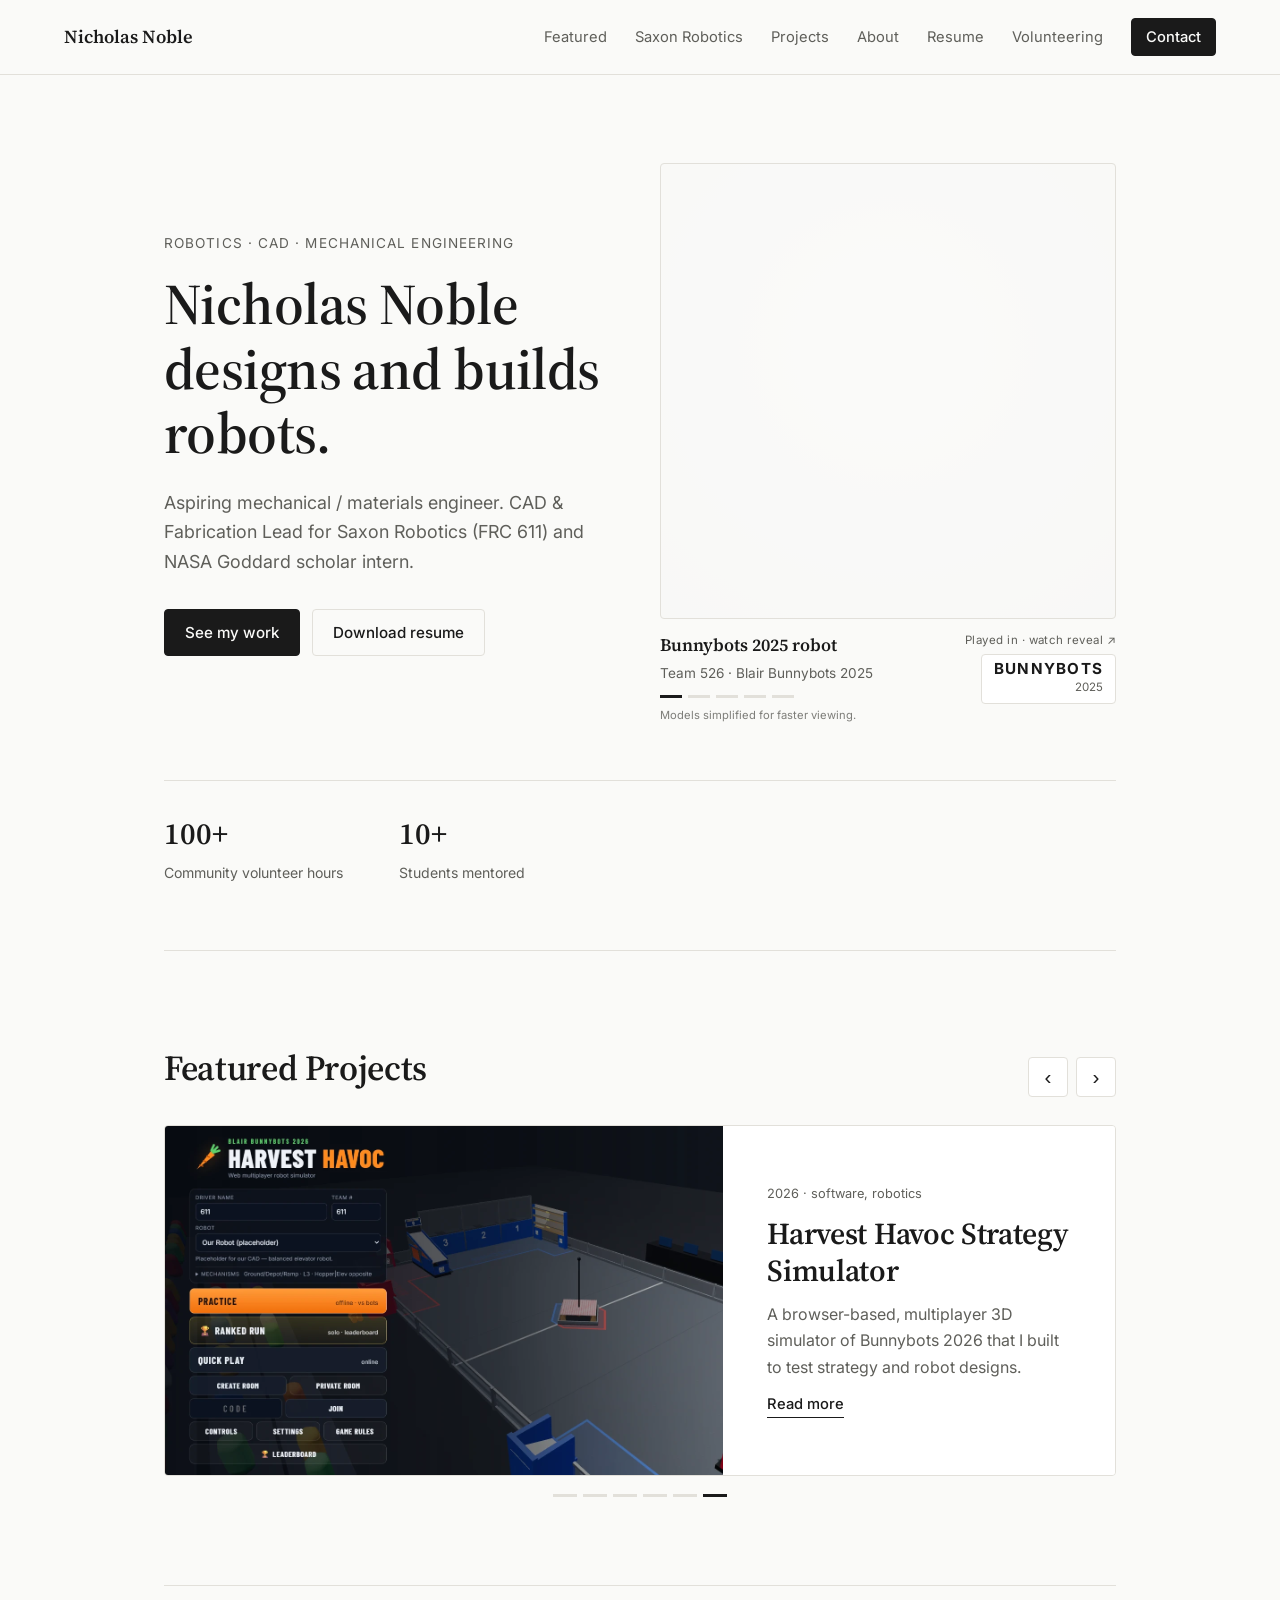
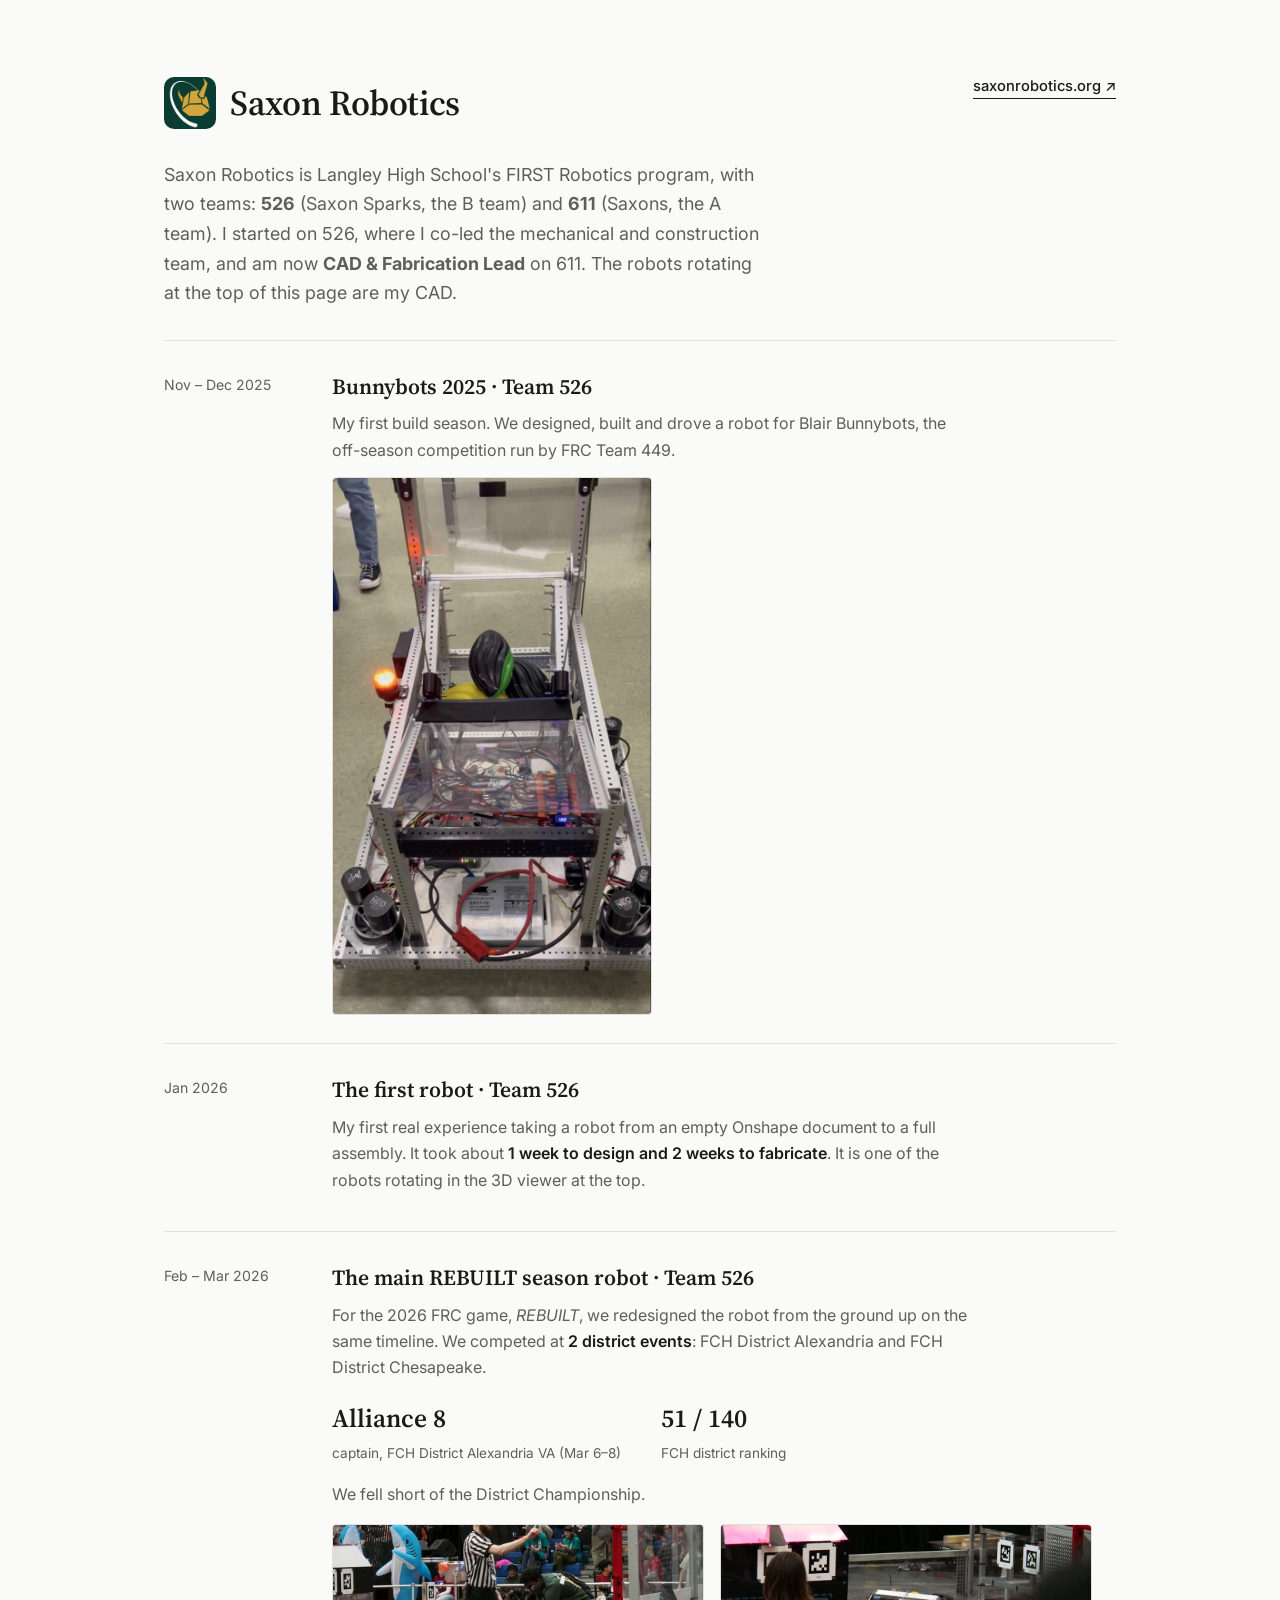
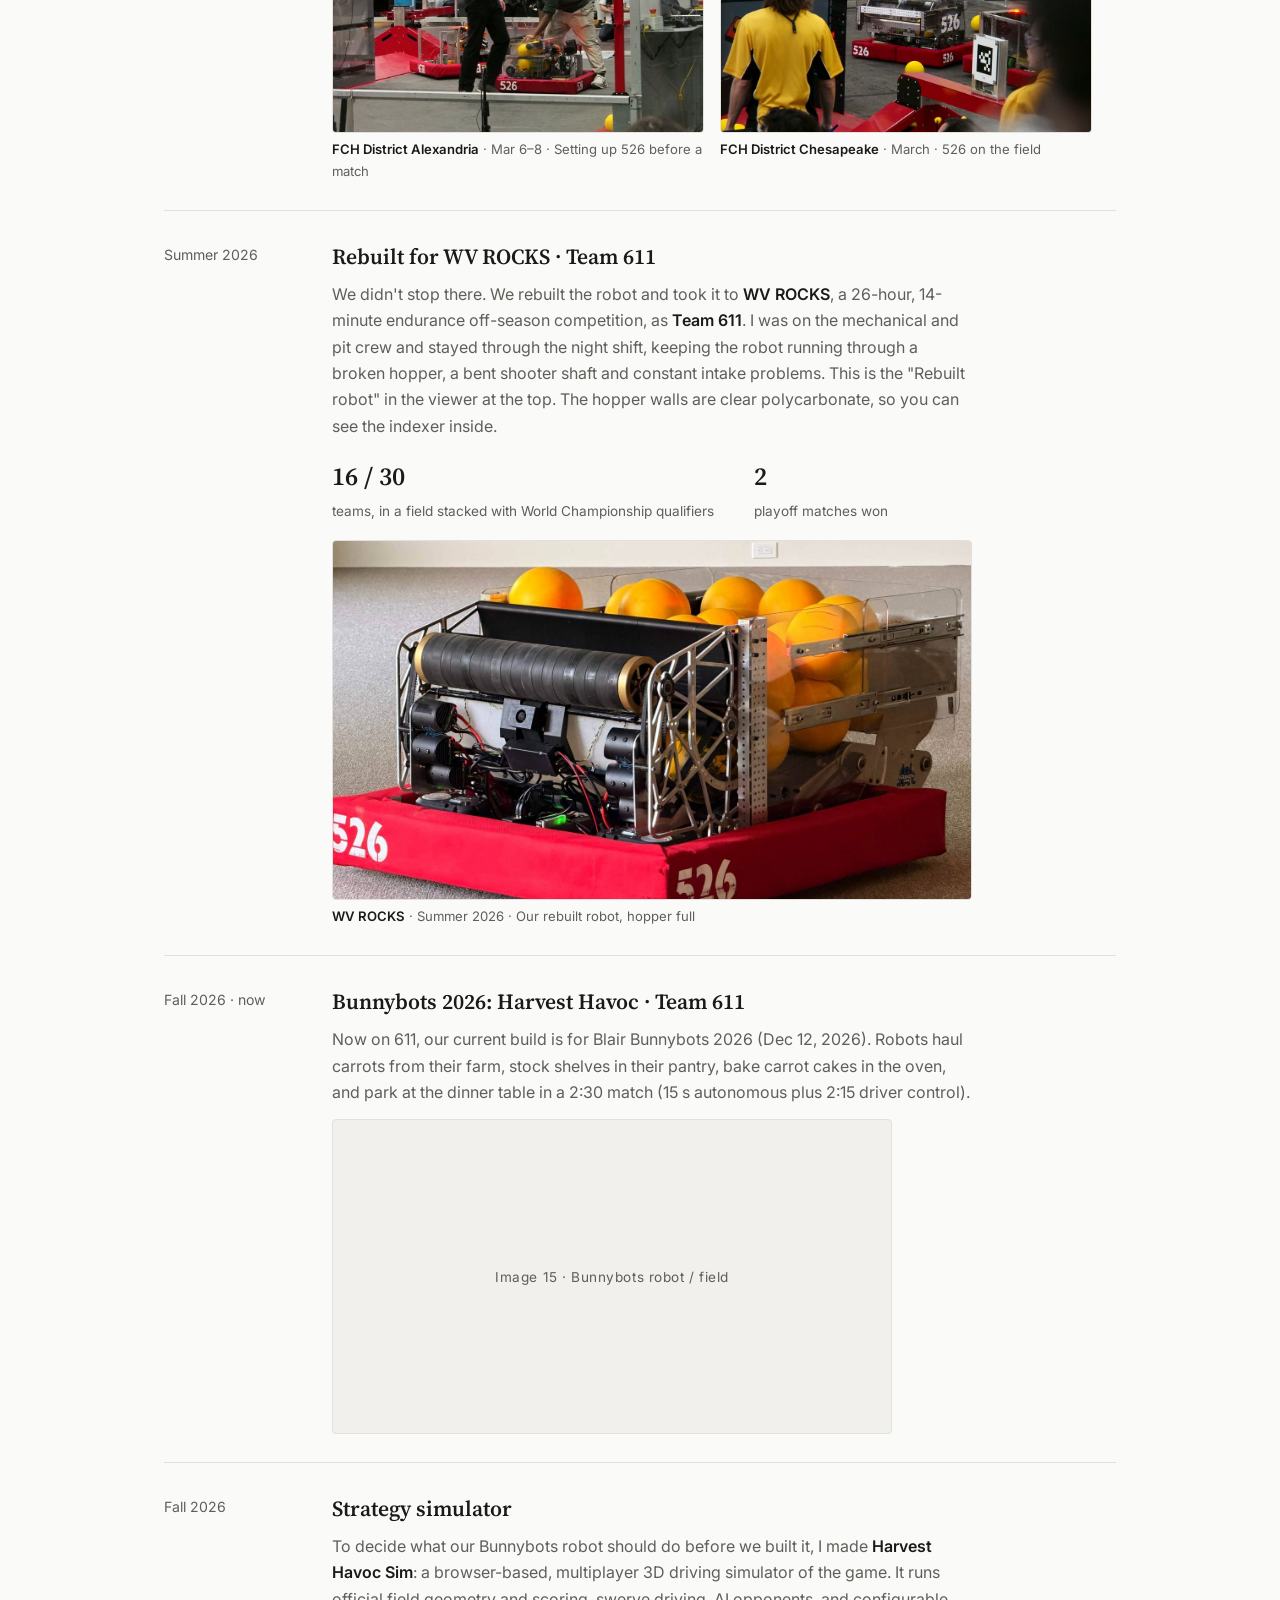
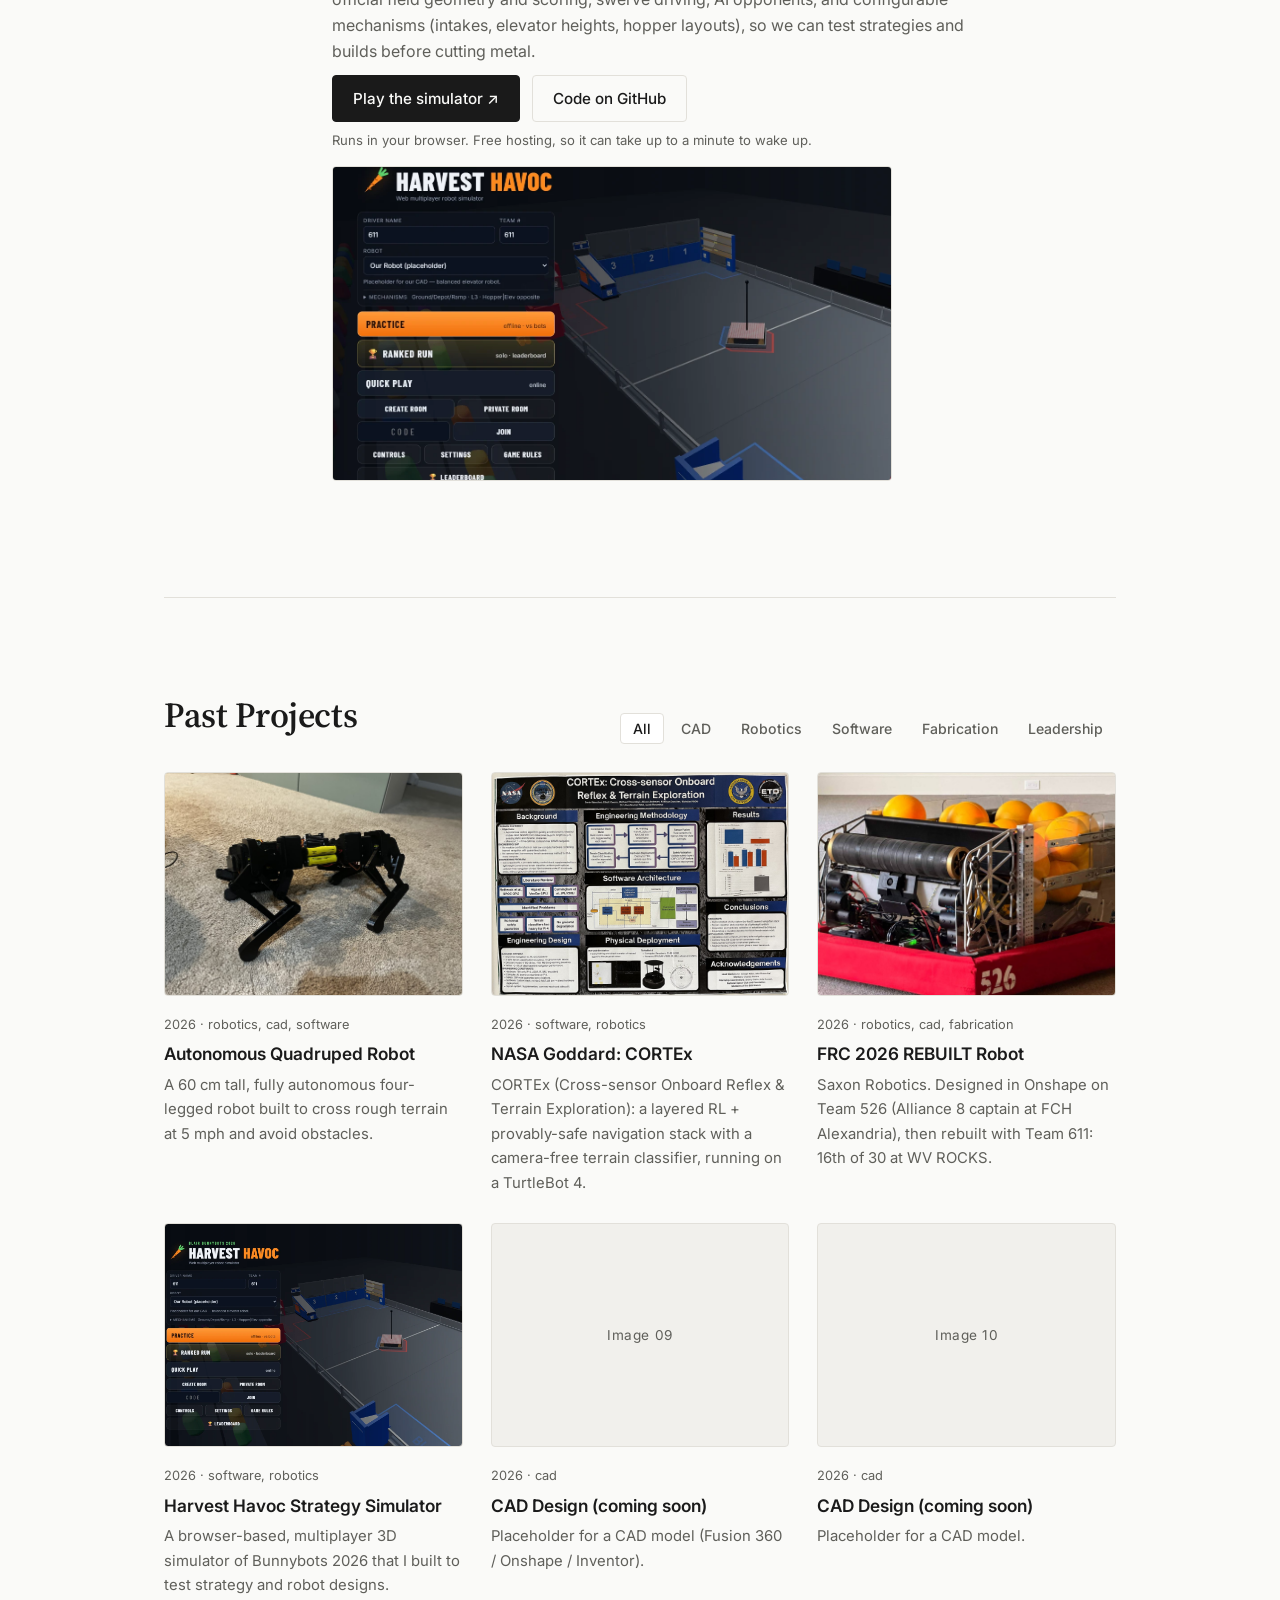
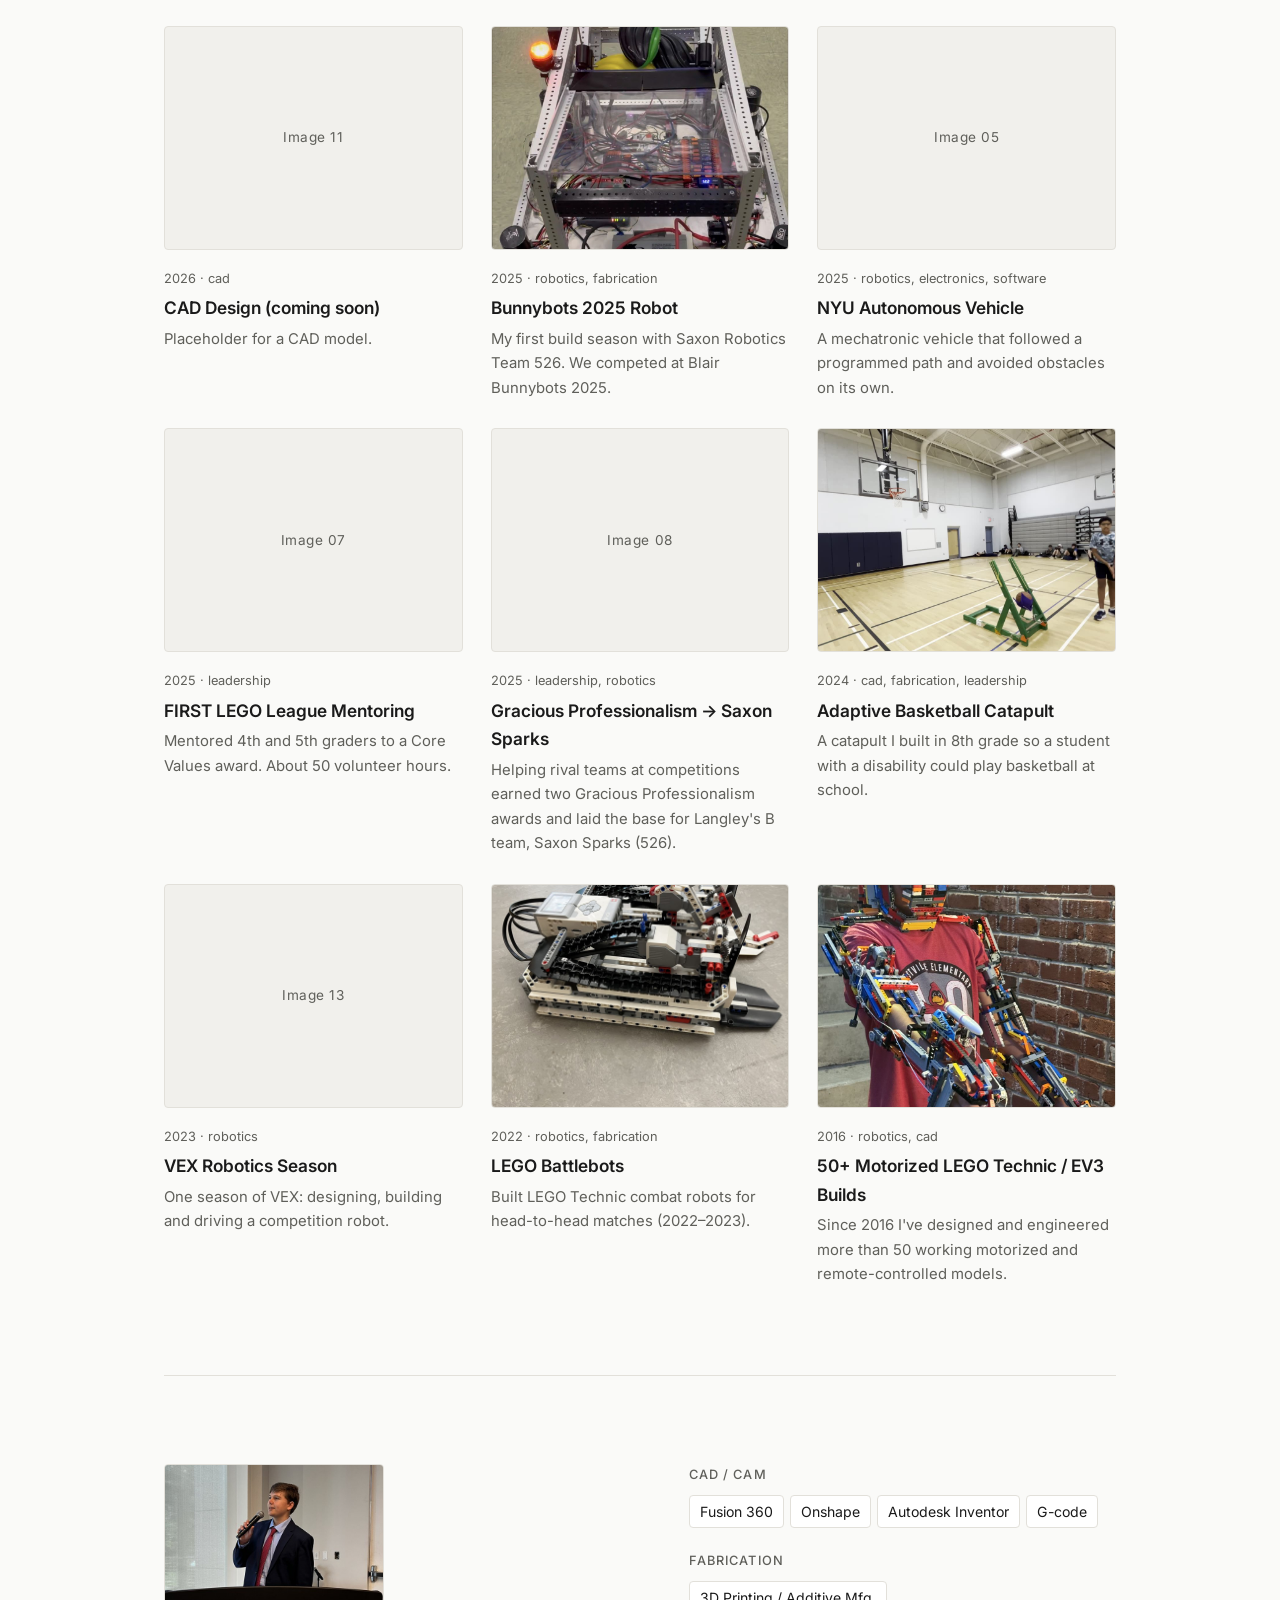
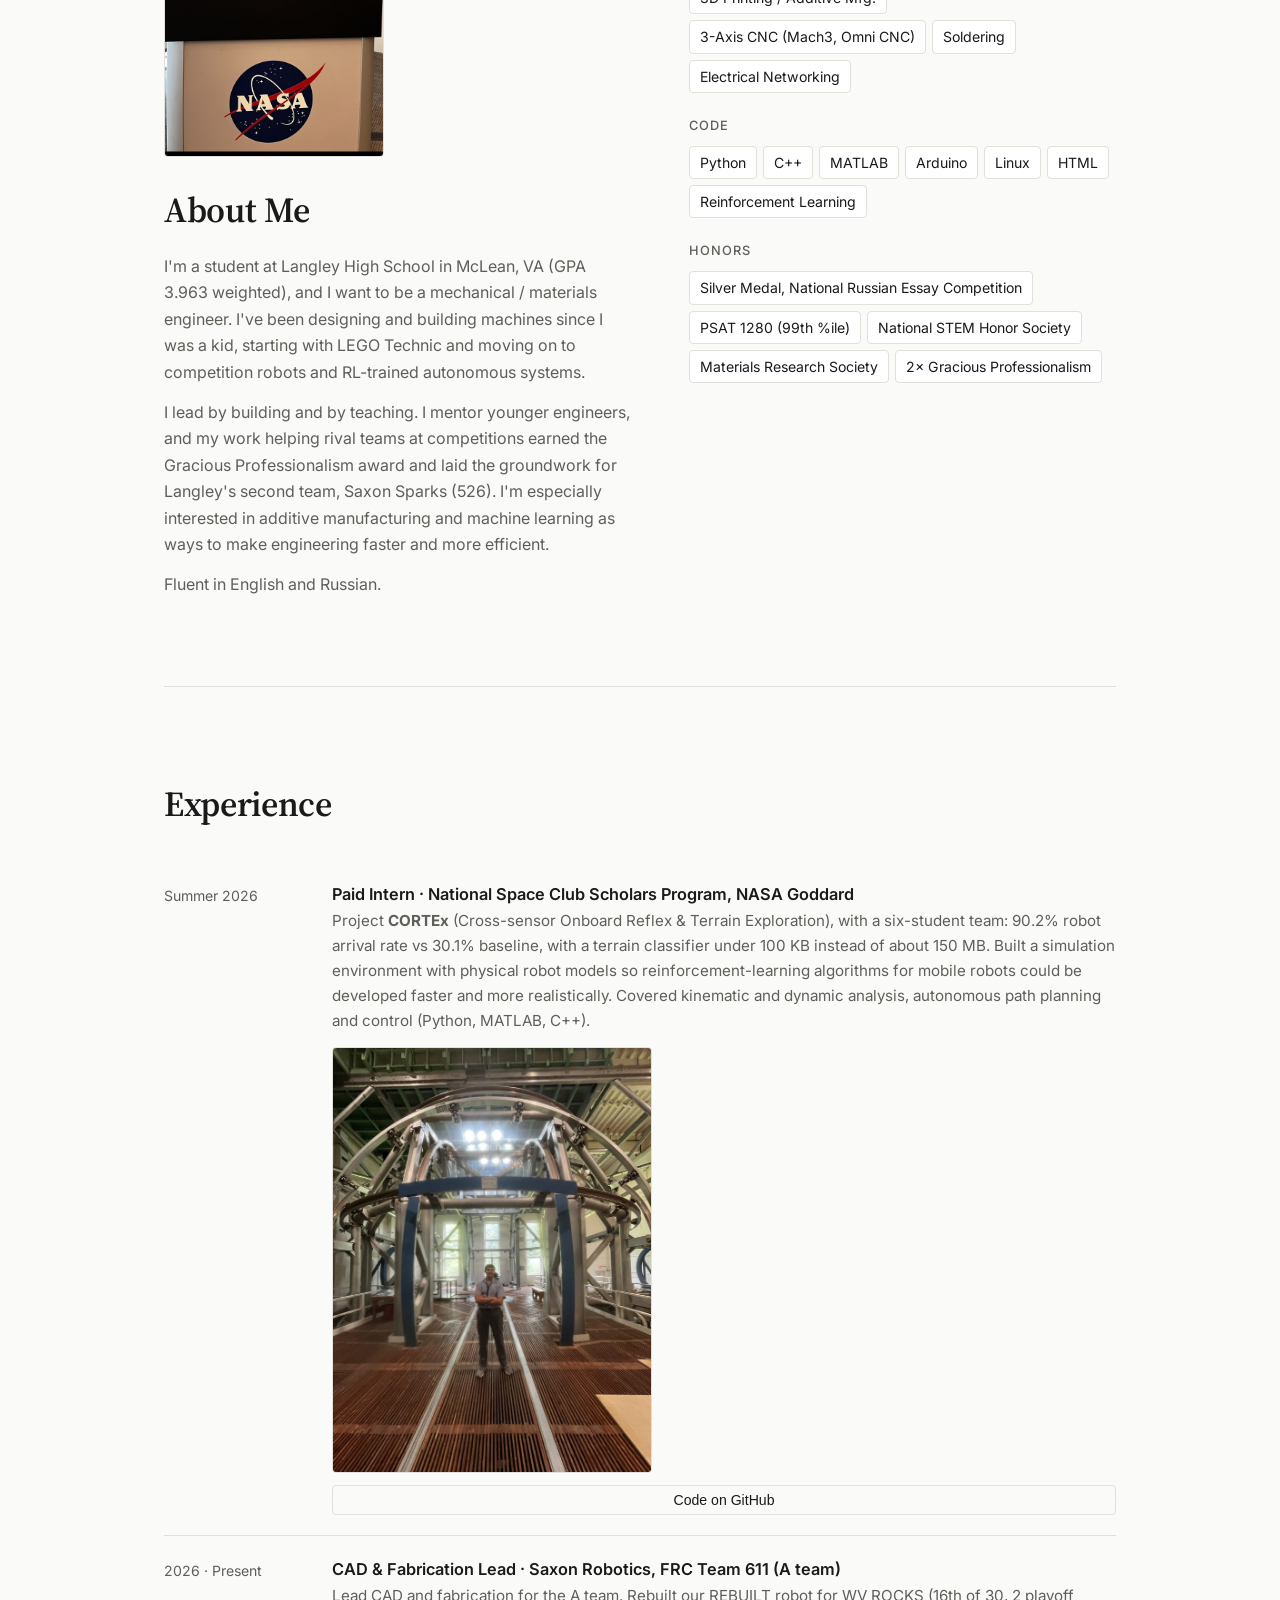
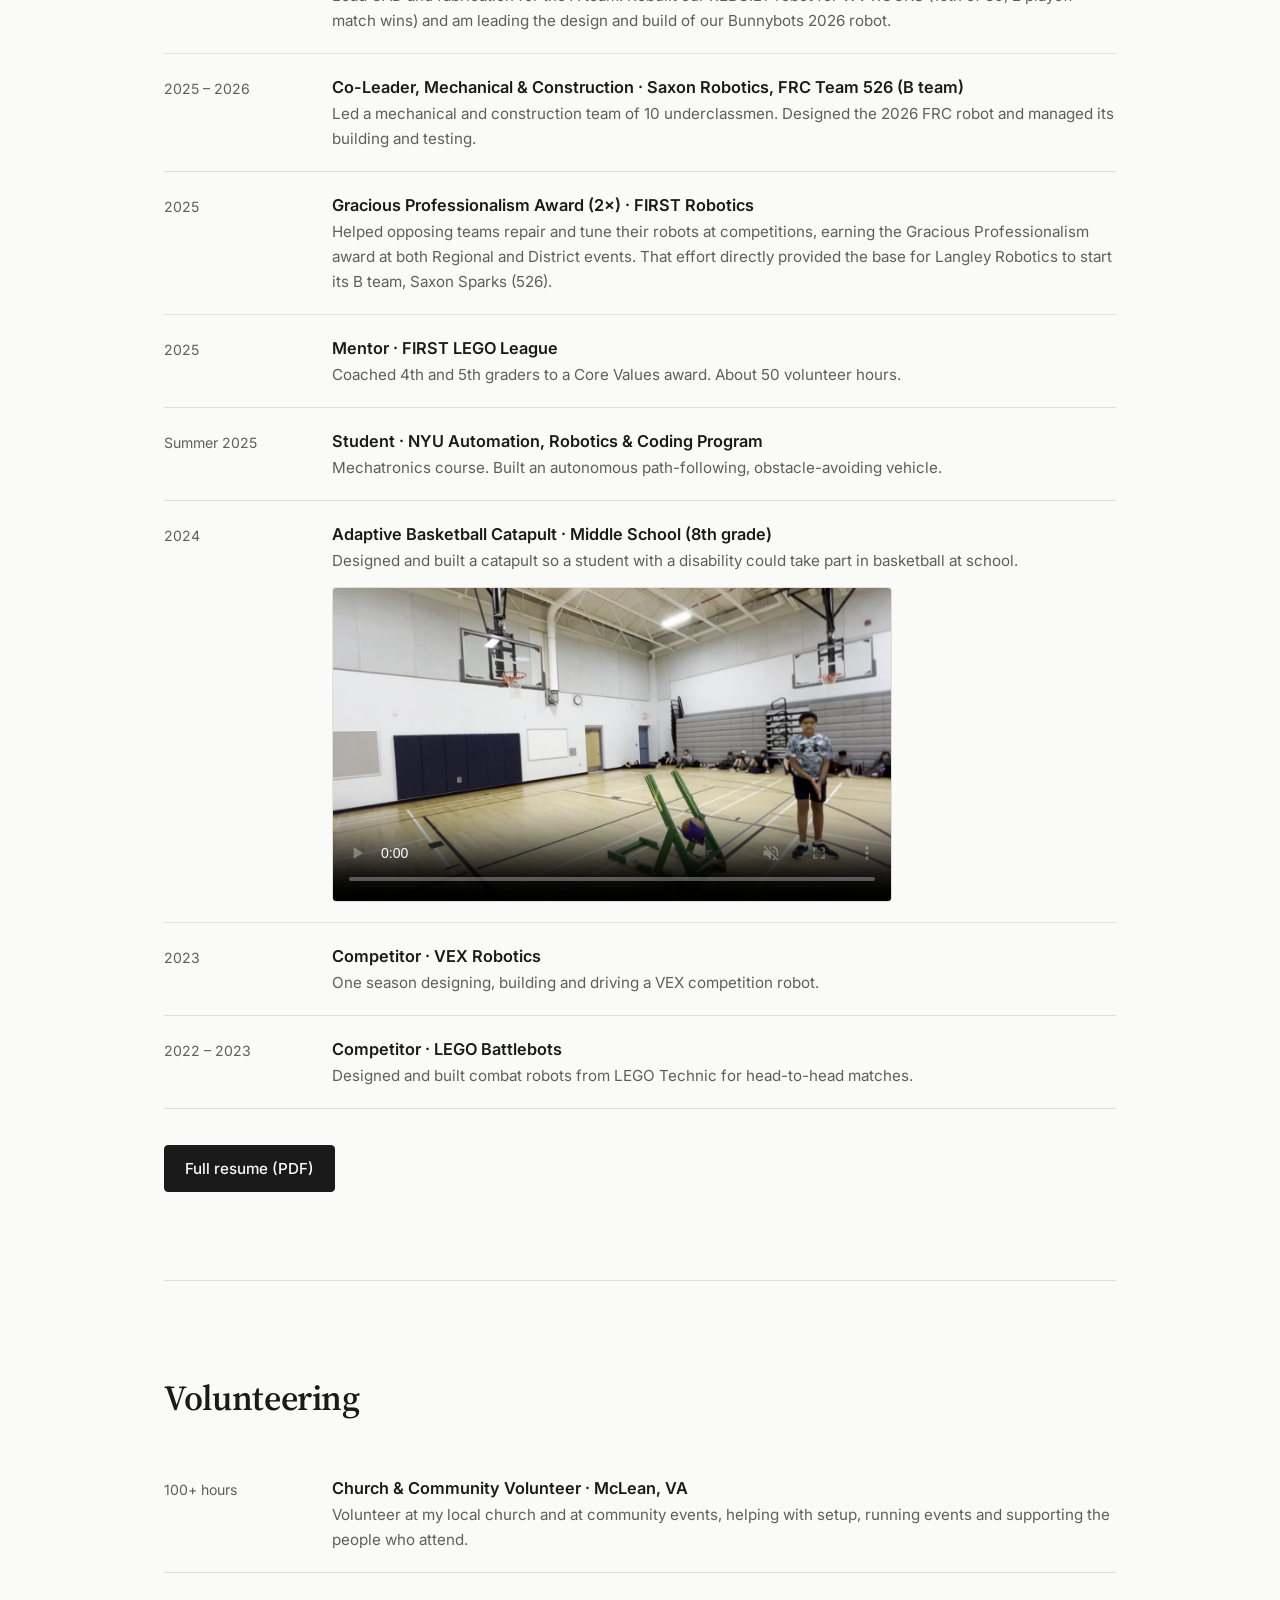
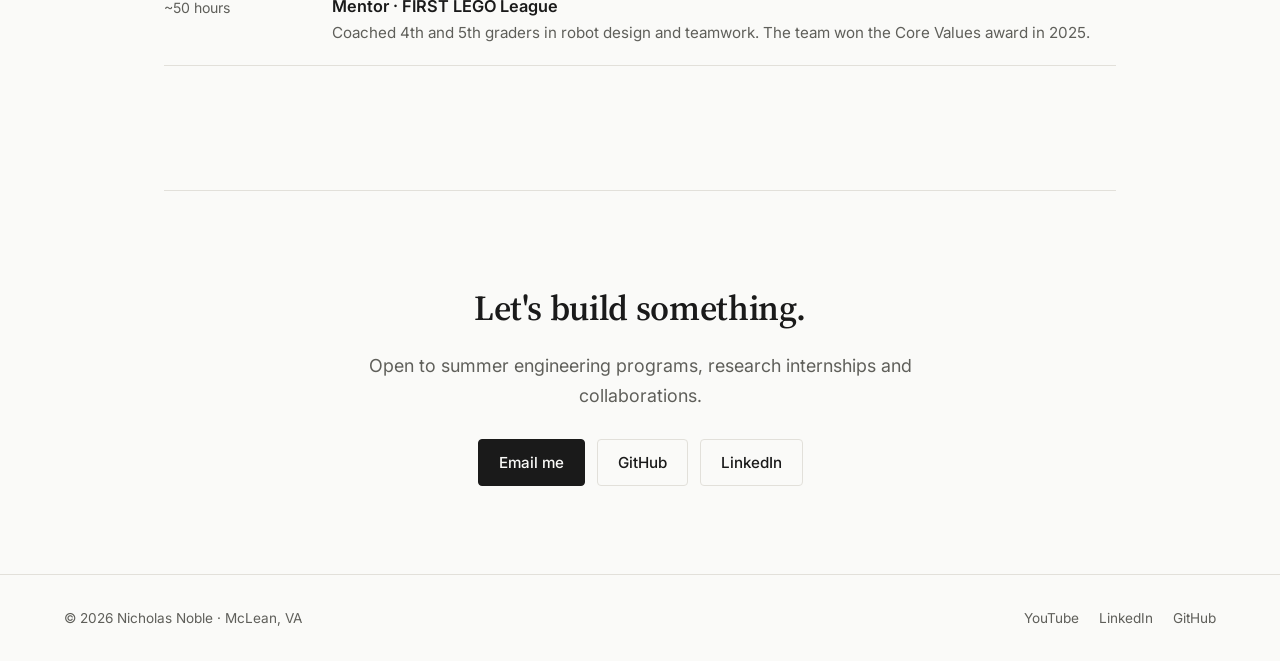
==== index.html @ c5fb35e1 "Add basketball catapult video Co-Authored-By: Claude Opus 5.5 <noreply@anthropic.com> Claude-Session" ====
<!doctype html>
<html lang="en">
<head>
  <meta charset="utf-8">
  <meta name="viewport" content="width=device-width, initial-scale=1">
  <title>Nicholas Noble | Mechanical Engineering & Robotics</title>
  <meta name="description" content="Nicholas Noble: aspiring mechanical/materials engineer, FIRST Robotics co-leader, NASA Goddard intern.">
  <link rel="preconnect" href="https://fonts.googleapis.com">
  <link href="https://fonts.googleapis.com/css2?family=Inter:wght@400;500;600&family=Source+Serif+4:opsz,wght@8..60,500;8..60,600&display=swap" rel="stylesheet">
  <link rel="stylesheet" href="style.css">
</head>
<body>
  <header class="nav">
    <a href="#top" class="logo">Nicholas Noble</a>
    <nav>
      <a href="#featured">Featured</a>
      <a href="#robots">Saxon Robotics</a>
      <a href="#projects">Projects</a>
      <a href="#about">About</a>
      <a href="#resume">Resume</a>
      <a href="#volunteering">Volunteering</a>
      <a href="#contact" class="btn btn-sm">Contact</a>
    </nav>
  </header>

  <main id="top">
    <!-- HERO -->
    <section class="hero">
      <div class="hero-grid">
        <div class="hero-text">
      <p class="eyebrow">Robotics · CAD · Mechanical Engineering</p>
      <h1>Nicholas Noble designs and builds robots.</h1>
      <p class="lead">Aspiring mechanical / materials engineer. CAD &amp; Fabrication Lead for Saxon Robotics (FRC 611) and NASA Goddard scholar intern.</p>
      <div class="hero-cta">
        <a href="#featured" class="btn">See my work</a>
        <a href="resume.pdf" class="btn btn-ghost" target="_blank">Download resume</a>
      </div>
      </div>
        <figure class="cad" data-cad>
          <canvas aria-label="3D models of robots I designed. Drag to rotate."></canvas>
          <img class="cad-photo" alt="" hidden>
          <p class="cad-status">Loading model…</p>
          <figcaption>
            <div class="cad-meta">
              <span class="cad-name"></span>
              <span class="cad-note"></span>
              <div class="cad-dots"></div>
              <span class="cad-fine">Models simplified for faster viewing.</span>
            </div>
            <a class="game-badge" target="_blank" rel="noopener" title="Watch the game reveal">
              <span class="game-kicker">Played in · watch reveal ↗</span>
              <span class="game-logo"></span>
            </a>
          </figcaption>
        </figure>
      </div>
      <ul class="stats">
        <li><strong data-count="100">0</strong><span>Community volunteer hours</span></li>
        <li><strong data-count="10">0</strong><span>Students mentored</span></li>
      </ul>
    </section>

    <!-- FEATURED CAROUSEL -->
    <section id="featured" class="section">
      <div class="section-head">
        <h2>Featured Projects</h2>
        <div class="car-controls">
          <button class="car-btn" id="prev" aria-label="Previous">‹</button>
          <button class="car-btn" id="next" aria-label="Next">›</button>
        </div>
      </div>
      <div class="carousel" id="carousel">
        <div class="track" id="track"></div>
      </div>
      <div class="dots" id="dots"></div>
    </section>

    <!-- ROBOTS STORY -->
    <section id="robots" class="section">
      <div class="section-head"><h2 class="saxon-title"><a class="saxon-logo" href="https://saxonrobotics.org" target="_blank" rel="noopener" title="Visit saxonrobotics.org"><img src="assets/photos/saxon-logo.png" alt="Saxon Robotics logo"></a>Saxon Robotics</h2><a class="more" href="https://saxonrobotics.org" target="_blank" rel="noopener">saxonrobotics.org ↗</a></div>
      <p class="lead">Saxon Robotics is Langley High School's FIRST Robotics program, with two teams: <b>526</b> (Saxon Sparks, the B team) and <b>611</b> (Saxons, the A team). I started on 526, where I co-led the mechanical and construction team, and am now <b>CAD &amp; Fabrication Lead</b> on 611. The robots rotating at the top of this page are my CAD.</p>
      <ol class="story">
        <li>
          <span class="date">Nov – Dec 2025</span>
          <div><h3>Bunnybots 2025 · Team 526</h3>
          <p>My first build season. We designed, built and drove a robot for Blair Bunnybots, the off-season competition run by FRC Team 449.</p>
          <img class="story-img portrait" src="assets/photos/bb25.jpg" alt="Team 526's Bunnybots 2025 robot: aluminum frame, elevator and clear polycarbonate electronics cover" loading="lazy"></div>
        </li>
        <li>
          <span class="date">Jan 2026</span>
          <div><h3>The first robot · Team 526</h3>
          <p>My first real experience taking a robot from an empty Onshape document to a full assembly. It took about <b>1 week to design and 2 weeks to fabricate</b>. It is one of the robots rotating in the 3D viewer at the top.</p></div>
        </li>
        <li>
          <span class="date">Feb – Mar 2026</span>
          <div><h3>The main REBUILT season robot · Team 526</h3>
          <p>For the 2026 FRC game, <i>REBUILT</i>, we redesigned the robot from the ground up on the same timeline. We competed at <b>2 district events</b>: FCH District Alexandria and FCH District Chesapeake.</p>
          <ul class="facts">
            <li><strong>Alliance 8</strong><span>captain, FCH District Alexandria VA (Mar 6–8)</span></li>
            <li><strong>51 / 140</strong><span>FCH district ranking</span></li>
          </ul>
          <p>We fell short of the District Championship.</p>
          <div class="loops">
            <figure class="loop" data-set="alexandria"><figcaption><b>FCH District Alexandria</b> · Mar 6–8</figcaption></figure>
            <figure class="loop" data-set="chesapeake"><figcaption><b>FCH District Chesapeake</b> · March</figcaption></figure>
          </div></div>
        </li>
        <li>
          <span class="date">Summer 2026</span>
          <div><h3>Rebuilt for WV ROCKS · Team 611</h3>
          <p>We didn't stop there. We rebuilt the robot and took it to <b>WV ROCKS</b>, a 26-hour, 14-minute endurance off-season competition, as <b>Team 611</b>. I was on the mechanical and pit crew and stayed through the night shift, keeping the robot running through a broken hopper, a bent shooter shaft and constant intake problems. This is the "Rebuilt robot" in the viewer at the top. The hopper walls are clear polycarbonate, so you can see the indexer inside.</p>
          <ul class="facts">
            <li><strong>16 / 30</strong><span>teams, in a field stacked with World Championship qualifiers</span></li>
            <li><strong>2</strong><span>playoff matches won</span></li>
          </ul>
          <figure class="loop" data-set="wvrocks"><figcaption><b>WV ROCKS</b> · Summer 2026</figcaption></figure></div>
        </li></ul></div>
        </li>
        <li>
          <span class="date">Fall 2026 · now</span>
          <div><h3>Bunnybots 2026: Harvest Havoc · Team 611</h3>
          <p>Now on 611, our current build is for Blair Bunnybots 2026 (Dec 12, 2026). Robots haul carrots from their farm, stock shelves in their pantry, bake carrot cakes in the oven, and park at the dinner table in a 2:30 match (15 s autonomous plus 2:15 driver control).</p>
          <div class="ph story-img">Image 15 · Bunnybots robot / field</div></div>
        </li>
        <li>
          <span class="date">Fall 2026</span>
          <div><h3>Strategy simulator</h3>
          <p>To decide what our Bunnybots robot should do before we built it, I made <b>Harvest Havoc Sim</b>: a browser-based, multiplayer 3D driving simulator of the game. It runs official field geometry and scoring, swerve driving, AI opponents, and configurable mechanisms (intakes, elevator heights, hopper layouts), so we can test strategies and builds before cutting metal.</p>
          <div class="hero-cta" style="margin-top:6px">
            <a class="btn" href="https://toungesimbunnybots.onrender.com/" target="_blank" rel="noopener">Play the simulator ↗</a>
            <a class="btn btn-ghost" href="https://github.com/NicholiVirus/TongueSimBunnybots" target="_blank" rel="noopener">Code on GitHub</a>
          </div>
          <p class="sim-note">Runs in your browser. Free hosting, so it can take up to a minute to wake up.</p>
          <img class="story-img" src="assets/photos/sim.webp" alt="Harvest Havoc Sim main menu with a 3D view of the Bunnybots 2026 field" loading="lazy"></div>
        </li>
      </ol>
    </section>

    <!-- PAST PROJECTS -->
    <section id="projects" class="section">
      <div class="section-head">
        <h2>Past Projects</h2>
        <div class="filters" id="filters">
          <button class="chip active" data-f="all">All</button>
          <button class="chip" data-f="cad">CAD</button>
          <button class="chip" data-f="robotics">Robotics</button>
          <button class="chip" data-f="software">Software</button>
          <button class="chip" data-f="fabrication">Fabrication</button>
          <button class="chip" data-f="leadership">Leadership</button>
        </div>
      </div>
      <div class="grid" id="grid"></div>
    </section>

    <!-- ABOUT -->
    <section id="about" class="section about">
      <div>
        <img class="headshot" src="assets/photos/profile.jpg" alt="Nicholas Noble speaking at a NASA Goddard podium">
        <h2>About Me</h2>
        <p>I'm a student at Langley High School in McLean, VA (GPA 3.963 weighted), and I want to be a mechanical / materials engineer. I've been designing and building machines since I was a kid, starting with LEGO Technic and moving on to competition robots and RL-trained autonomous systems.</p>
        <p>I lead by building and by teaching. I mentor younger engineers, and my work helping rival teams at competitions earned the Gracious Professionalism award and laid the groundwork for Langley's second team, Saxon Sparks (526). I'm especially interested in additive manufacturing and machine learning as ways to make engineering faster and more efficient.</p>
        <p>Fluent in English and Russian.</p>
      </div>
      <div class="skills">
        <h3>cad / cam</h3>
        <div class="tags"><span>Fusion 360</span><span>Onshape</span><span>Autodesk Inventor</span><span>G-code</span></div>
        <h3>fabrication</h3>
        <div class="tags"><span>3D Printing / Additive Mfg.</span><span>3-Axis CNC (Mach3, Omni CNC)</span><span>Soldering</span><span>Electrical Networking</span></div>
        <h3>code</h3>
        <div class="tags"><span>Python</span><span>C++</span><span>MATLAB</span><span>Arduino</span><span>Linux</span><span>HTML</span><span>Reinforcement Learning</span></div>
        <h3>honors</h3>
        <div class="tags"><span>Silver Medal, National Russian Essay Competition</span><span>PSAT 1280 (99th %ile)</span><span>National STEM Honor Society</span><span>Materials Research Society</span><span>2× Gracious Professionalism</span></div>
      </div>
    </section>

    <!-- RESUME -->
    <section id="resume" class="section">
      <h2>Experience</h2>
      <ol class="timeline">
        <li><span class="date">Summer 2026</span><h3>Paid Intern · National Space Club Scholars Program, NASA Goddard</h3><p>Project <b>CORTEx</b> (Cross-sensor Onboard Reflex &amp; Terrain Exploration), with a six-student team: 90.2% robot arrival rate vs 30.1% baseline, with a terrain classifier under 100 KB instead of about 150 MB. Built a simulation environment with physical robot models so reinforcement-learning algorithms for mobile robots could be developed faster and more realistically. Covered kinematic and dynamic analysis, autonomous path planning and control (Python, MATLAB, C++).</p><img class="story-img portrait" src="assets/photos/nasa-goddard.jpg" alt="Nicholas at NASA Goddard" loading="lazy"><button type="button" class="btn btn-ghost btn-sm nda-btn" style="margin-top:12px">Code on GitHub</button><p class="nda-note" hidden>The code for this project is under an NDA with NASA, so it isn't public.</p></li>
        <li><span class="date">2026 · Present</span><h3>CAD &amp; Fabrication Lead · Saxon Robotics, FRC Team 611 (A team)</h3><p>Lead CAD and fabrication for the A team. Rebuilt our REBUILT robot for WV ROCKS (16th of 30, 2 playoff match wins) and am leading the design and build of our Bunnybots 2026 robot.</p></li>
        <li><span class="date">2025 – 2026</span><h3>Co-Leader, Mechanical &amp; Construction · Saxon Robotics, FRC Team 526 (B team)</h3><p>Led a mechanical and construction team of 10 underclassmen. Designed the 2026 FRC robot and managed its building and testing.</p></li>
        <li><span class="date">2025</span><h3>Gracious Professionalism Award (2×) · FIRST Robotics</h3><p>Helped opposing teams repair and tune their robots at competitions, earning the Gracious Professionalism award at both Regional and District events. That effort directly provided the base for Langley Robotics to start its B team, Saxon Sparks (526).</p></li>
        <li><span class="date">2025</span><h3>Mentor · FIRST LEGO League</h3><p>Coached 4th and 5th graders to a Core Values award. About 50 volunteer hours.</p></li>
        <li><span class="date">Summer 2025</span><h3>Student · NYU Automation, Robotics & Coding Program</h3><p>Mechatronics course. Built an autonomous path-following, obstacle-avoiding vehicle.</p></li>
        <li><span class="date">2024</span><h3>Adaptive Basketball Catapult · Middle School (8th grade)</h3><p>Designed and built a catapult so a student with a disability could take part in basketball at school.</p><video class="story-img" src="assets/video/catapult.mp4" poster="assets/photos/catapult.jpg" muted autoplay loop playsinline controls preload="metadata"></video></li>
        <li><span class="date">2023</span><h3>Competitor · VEX Robotics</h3><p>One season designing, building and driving a VEX competition robot.</p></li>
        <li><span class="date">2022 – 2023</span><h3>Competitor · LEGO Battlebots</h3><p>Designed and built combat robots from LEGO Technic for head-to-head matches.</p></li>
      </ol>
      <a href="resume.pdf" class="btn" target="_blank">Full resume (PDF)</a>
    </section>

    <!-- VOLUNTEERING -->
    <section id="volunteering" class="section">
      <h2>Volunteering</h2>
      <ol class="timeline">
        <li><span class="date">100+ hours</span><h3>Church &amp; Community Volunteer · McLean, VA</h3><p>Volunteer at my local church and at community events, helping with setup, running events and supporting the people who attend.</p></li>
        <li><span class="date">~50 hours</span><h3>Mentor · FIRST LEGO League</h3><p>Coached 4th and 5th graders in robot design and teamwork. The team won the Core Values award in 2025.</p></li>
      </ol>
    </section>

    <!-- CONTACT -->
    <section id="contact" class="section contact">
      <h2>Let's build something.</h2>
      <p class="lead">Open to summer engineering programs, research internships and collaborations.</p>
      <div class="hero-cta">
        <a href="mailto:NobleNicholas002@gmail.com" class="btn">Email me</a>
        <a href="https://github.com/NicholiVirus" class="btn btn-ghost" target="_blank">GitHub</a>
        <a href="https://www.linkedin.com/in/nicholas-noble-38aa67324" class="btn btn-ghost" target="_blank">LinkedIn</a>
      </div>
    </section>
  </main>

  <footer>
    <span>© <span id="yr"></span> Nicholas Noble · McLean, VA</span>
    <nav class="foot-links">
      <a href="https://www.youtube.com/@NobleCreati0ns" target="_blank" rel="noopener">YouTube</a>
      <a href="https://www.linkedin.com/in/nicholas-noble-38aa67324" target="_blank" rel="noopener">LinkedIn</a>
      <a href="https://github.com/NicholiVirus" target="_blank" rel="noopener">GitHub</a>
    </nav>
  </footer>

  <!-- Project modal -->
  <div class="modal" id="modal" hidden>
    <div class="modal-card">
      <button class="close" id="close" aria-label="Close">×</button>
      <div class="modal-img" id="m-img"></div>
      <div class="m-gal" id="m-gal" hidden><button class="car-btn gp" aria-label="Previous photo">‹</button><span></span><button class="car-btn gn" aria-label="Next photo">›</button></div>
      <div class="modal-body">
        <p class="eyebrow" id="m-tags"></p>
        <h3 id="m-title"></h3>
        <p id="m-desc"></p>
        <a id="m-link" class="btn" target="_blank" rel="noopener" style="margin-top:16px" hidden>Try it live ↗</a>
        <div id="m-nda" hidden><button type="button" class="btn btn-ghost btn-sm nda-btn" style="margin-top:12px">Code on GitHub</button><p class="nda-note" hidden>The code for this project is under an NDA with NASA, so it isn't public.</p></div>
      </div>
    </div>
  </div>

  <script src="projects.js"></script>
  <script src="script.js"></script>
  <script type="importmap">{"imports":{"three":"./vendor/three/three.module.js","three/addons/":"./vendor/three/addons/"}}</script>
  <script type="module" src="cad.js"></script>
</body>
</html>
---- style.css ----
:root{--bg:#fafaf8;--bg2:#f1f0ec;--card:#fff;--line:#e2e0da;--text:#1a1a1a;--muted:#5f5f5a;--accent:#1f4e79;--r:4px;
  --serif:"Source Serif 4",Georgia,serif;--sans:Inter,system-ui,sans-serif}
@media(prefers-color-scheme:dark){:root:not([data-theme="light"]){--bg:#141414;--bg2:#1c1c1c;--card:#1a1a1a;--line:#2e2e2e;--text:#ececea;--muted:#a3a39e;--accent:#8db4dc}}
:root[data-theme="dark"]{--bg:#141414;--bg2:#1c1c1c;--card:#1a1a1a;--line:#2e2e2e;--text:#ececea;--muted:#a3a39e;--accent:#8db4dc}
*{box-sizing:border-box;margin:0;padding:0}
html{scroll-behavior:smooth}
body{background:var(--bg);color:var(--text);font-family:var(--sans);line-height:1.65;font-size:16px;-webkit-font-smoothing:antialiased}
a{color:inherit;text-decoration:none}
h1,h2,.slide h3,.modal-body h3{font-family:var(--serif);font-weight:600;letter-spacing:-.01em}
.nav{position:sticky;top:0;z-index:50;display:flex;justify-content:space-between;align-items:center;padding:18px clamp(16px,5vw,64px);background:var(--bg);border-bottom:1px solid var(--line)}
.logo{font-family:var(--serif);font-weight:600;font-size:1.15rem}
.nav nav{display:flex;gap:28px;align-items:center}
.nav nav a{color:var(--muted);font-size:.92rem}
.nav nav a:hover{color:var(--text)}
.btn{display:inline-block;padding:10px 20px;border-radius:var(--r);background:var(--text);color:var(--bg)!important;font-weight:500;font-size:.95rem;border:1px solid var(--text)}
.btn:hover{opacity:.85}
.btn-sm{padding:6px 14px;font-size:.88rem}
.btn-ghost{background:transparent;color:var(--text)!important;border-color:var(--line)}
.btn-ghost:hover{border-color:var(--text);opacity:1}
main{max-width:1080px;margin:0 auto;padding:0 clamp(16px,5vw,64px)}
.hero{padding:120px 0 72px}
.eyebrow{color:var(--muted);font-size:.85rem;letter-spacing:.08em;text-transform:uppercase;margin-bottom:18px}
h1{font-size:clamp(2.2rem,5.5vw,3.6rem);line-height:1.12;margin-bottom:22px;max-width:16ch}
.lead{color:var(--muted);font-size:1.12rem;max-width:600px;margin-bottom:32px}
.hero-cta{display:flex;gap:12px;flex-wrap:wrap}
.stats{display:flex;gap:56px;list-style:none;margin-top:56px;padding-top:28px;border-top:1px solid var(--line);flex-wrap:wrap}
.stats strong{font-family:var(--serif);font-size:1.9rem;font-weight:600;display:block}
.stats strong::after{content:"+"}
.stats span{color:var(--muted);font-size:.88rem}
.section{padding:88px 0;border-top:1px solid var(--line)}
.section-head{display:flex;justify-content:space-between;align-items:end;gap:16px;flex-wrap:wrap;margin-bottom:28px}
h2{font-size:clamp(1.7rem,3.5vw,2.2rem)}
.carousel{overflow:hidden;border:1px solid var(--line);border-radius:var(--r)}
.track{display:flex;transition:transform .5s ease}
.slide{min-width:100%;display:grid;grid-template-columns:1.3fr 1fr;background:var(--card);cursor:pointer}
.slide .img{aspect-ratio:16/10;background-size:cover;background-position:center}
.slide .info{padding:clamp(24px,4vw,44px);display:flex;flex-direction:column;justify-content:center;gap:12px}
.slide h3{font-size:clamp(1.4rem,2.6vw,1.9rem);line-height:1.2}
.slide p{color:var(--muted)}
.more{font-size:.92rem;font-weight:500;border-bottom:1px solid currentColor;align-self:start}
.car-controls{display:flex;gap:8px}
.car-btn{width:40px;height:40px;border-radius:var(--r);border:1px solid var(--line);background:var(--card);color:var(--text);font-size:1.3rem;cursor:pointer}
.car-btn:hover{border-color:var(--text)}
.dots{display:flex;gap:6px;justify-content:center;margin-top:18px}
.dots button{width:24px;height:3px;border:0;background:var(--line);cursor:pointer}
.dots button.active{background:var(--text)}
.ph{background:var(--bg2);display:flex;align-items:center;justify-content:center;color:var(--muted);font-size:.85rem;letter-spacing:.04em}
.filters{display:flex;gap:4px;flex-wrap:wrap}
.chip{padding:6px 12px;border-radius:var(--r);border:1px solid transparent;background:transparent;color:var(--muted);cursor:pointer;font:500 .88rem var(--sans)}
.chip:hover{color:var(--text)}
.chip.active{color:var(--text);border-color:var(--line);background:var(--card)}
.grid{display:grid;grid-template-columns:repeat(auto-fill,minmax(290px,1fr));gap:28px}
.card{cursor:pointer;opacity:0;transition:opacity .4s}
.card.in{opacity:1}
.card .img{aspect-ratio:4/3;background-size:cover;background-position:center;border:1px solid var(--line);border-radius:var(--r)}
.card .body{padding:14px 0 0}
.card h3{font-size:1.08rem;font-weight:600;margin:4px 0}
.card:hover h3{text-decoration:underline;text-underline-offset:3px}
.card p{color:var(--muted);font-size:.93rem}
.tag-line{color:var(--muted);font-size:.8rem}
.about{display:grid;grid-template-columns:1.1fr 1fr;gap:56px}
.about p{color:var(--muted);margin-top:14px}
.skills h3{font-size:.8rem;text-transform:uppercase;letter-spacing:.08em;color:var(--muted);font-weight:500;margin:22px 0 10px}
.skills h3:first-child{margin-top:0}
.tags{display:flex;flex-wrap:wrap;gap:6px}
.tags span{padding:4px 10px;border:1px solid var(--line);border-radius:var(--r);font-size:.88rem;background:var(--card)}
.headshot{display:block;width:220px;height:auto;aspect-ratio:3/4;object-fit:cover;border-radius:var(--r);margin-bottom:24px;border:1px solid var(--line)}
.timeline{list-style:none;margin:28px 0 36px}
.timeline li{display:grid;grid-template-columns:140px 1fr;column-gap:28px;padding:20px 0;border-bottom:1px solid var(--line)}
.timeline li>*:not(.date){grid-column:2}
.timeline .date{grid-row:1/3;color:var(--muted);font-size:.88rem;padding-top:3px}
.timeline h3{font-size:1.02rem;font-weight:600}
.timeline p{color:var(--muted);font-size:.95rem}
.contact{text-align:center}.contact .lead{margin:14px auto 28px}.contact .hero-cta{justify-content:center}
footer{text-align:center;padding:36px;color:var(--muted);font-size:.85rem;border-top:1px solid var(--line)}
.modal{position:fixed;inset:0;background:rgba(0,0,0,.55);display:flex;align-items:center;justify-content:center;padding:16px;z-index:100}
.modal[hidden]{display:none}
.modal-card{background:var(--card);border-radius:var(--r);max-width:700px;width:100%;max-height:90vh;overflow:auto;position:relative}
.modal-img{aspect-ratio:16/9;background-size:cover;background-position:center}
.modal-body{padding:28px}.modal-body h3{font-size:1.5rem;margin-bottom:10px}.modal-body p{color:var(--muted)}
.close{position:absolute;top:10px;right:10px;width:34px;height:34px;border-radius:var(--r);border:1px solid var(--line);background:var(--card);color:var(--text);font-size:1.2rem;cursor:pointer;z-index:2}
.img{position:relative}
@media(max-width:800px){
  .nav nav a:not(.btn){display:none}
  .slide,.about{grid-template-columns:1fr}
  .timeline li{grid-template-columns:1fr}.timeline .date{grid-row:auto}.timeline li>*:not(.date){grid-column:1}
  .stats{gap:32px}.hero{padding:72px 0 48px}
}
@media(prefers-reduced-motion:reduce){*{transition:none!important;scroll-behavior:auto!important}}
.hero{padding:88px 0 64px}
.hero-grid{display:grid;grid-template-columns:1fr 1fr;gap:40px;align-items:center}
.hero-text h1{max-width:none}
.cad{position:relative;margin:0}
.cad canvas{width:100%;aspect-ratio:1/1;display:block;cursor:grab;border:1px solid var(--line);border-radius:var(--r);background:radial-gradient(circle at 50% 40%,var(--card),var(--bg2))}
.cad canvas:active{cursor:grabbing}
.cad-status{position:absolute;top:45%;left:0;right:0;text-align:center;color:var(--muted);font-size:.9rem}
.cad canvas{transition:opacity .25s}
.cad canvas.fading{opacity:.15}
.cad figcaption{display:flex;justify-content:space-between;align-items:flex-start;gap:16px;margin-top:12px}
.cad-meta{display:flex;flex-direction:column;gap:2px;min-width:0}
.cad-name{font-family:var(--serif);font-weight:600;font-size:1.1rem}
.cad-note{color:var(--muted);font-size:.85rem}
.cad-dots{display:flex;gap:6px;margin-top:8px}
.cad-dots button{width:22px;height:3px;border:0;padding:0;background:var(--line);cursor:pointer}
.cad-dots button.active{background:var(--text)}
.game-badge[hidden]{display:none}
.game-badge{display:flex;flex-direction:column;align-items:flex-end;gap:4px;text-align:right;flex-shrink:0}
.game-kicker{font-size:.72rem;color:var(--muted);letter-spacing:.04em}
.game-logo{display:flex;flex-direction:column;align-items:flex-end;border:1px solid var(--line);border-radius:var(--r);padding:6px 12px;background:var(--card);transition:border-color .2s}
.game-badge:hover .game-logo{border-color:var(--text)}
.game-logo img{height:34px;width:auto;display:block}
.game-name{font-weight:700;letter-spacing:.08em;text-transform:uppercase;font-size:.95rem;line-height:1.1}
.game-season{font-size:.72rem;color:var(--muted)}
@media(max-width:800px){.hero-grid{grid-template-columns:1fr}}
.story{list-style:none;margin-top:12px}
.story>li{display:grid;grid-template-columns:140px 1fr;gap:28px;padding:28px 0;border-top:1px solid var(--line)}
.story .date{color:var(--muted);font-size:.88rem;padding-top:4px}
.story h3{font-family:var(--serif);font-size:1.35rem;font-weight:600;margin-bottom:6px}
.story p{color:var(--muted);margin-bottom:10px;max-width:640px}
.story p b{color:var(--text);font-weight:600}
.facts{list-style:none;display:flex;gap:40px;flex-wrap:wrap;margin:16px 0}
.facts strong{display:block;font-family:var(--serif);font-size:1.6rem;font-weight:600}
.facts span{color:var(--muted);font-size:.85rem}
.story-img{display:block;width:100%;object-fit:cover;aspect-ratio:16/9;max-width:560px;margin-top:14px;border:1px solid var(--line);border-radius:var(--r)}
@media(max-width:800px){.story>li{grid-template-columns:1fr;gap:6px}}
/* event photo loops */
.loops{display:grid;grid-template-columns:1fr 1fr;gap:16px;margin-top:16px;max-width:760px}
.loop{margin:16px 0 0;max-width:640px}
.loops .loop{margin:0}
.loop-frames{position:relative;aspect-ratio:16/9;overflow:hidden;border:1px solid var(--line);border-radius:var(--r);background:var(--bg2)}
.g-frame{position:absolute;inset:0;background-size:cover;background-position:center;opacity:0;transform:scale(1);transition:opacity 1.6s ease,transform 7s linear}
.g-frame.on{opacity:1;transform:scale(1.06)}
.loop figcaption{font-size:.82rem;color:var(--muted);margin-top:6px}
.loop figcaption b{color:var(--text);font-weight:600}
@media(max-width:800px){.loops{grid-template-columns:1fr}}
/* footer */
footer{display:flex;justify-content:space-between;align-items:center;gap:16px;flex-wrap:wrap;padding:32px clamp(16px,5vw,64px)}
.foot-links{display:flex;gap:20px}
.foot-links a:hover{color:var(--text)}
@media(prefers-reduced-motion:reduce){.g-frame{transition:none}}
.sim-note{font-size:.82rem;margin-top:8px}
.story-img.ph{display:flex}
.cad-photo{position:absolute;top:0;left:0;width:100%;aspect-ratio:1/1;object-fit:cover;border:1px solid var(--line);border-radius:var(--r)}
.cad-photo[hidden]{display:none}
.story-img.portrait{aspect-ratio:auto;max-width:320px;height:auto}
.cad-fine{font-size:.7rem;color:var(--muted);margin-top:6px;opacity:.8}
.saxon-title{display:flex;align-items:center;gap:14px}
.saxon-logo img{width:52px;height:52px;border-radius:10px;display:block;transition:transform .2s}
.saxon-logo:hover img{transform:scale(1.06)}
.nda-note{font-size:.85rem;color:var(--muted);margin-top:8px;padding:8px 12px;border:1px solid var(--line);border-radius:var(--r);background:var(--bg2);max-width:420px}
.nda-note[hidden],#m-nda[hidden]{display:none}
.modal-img{background-size:contain;background-repeat:no-repeat;background-color:var(--bg2)}
.m-gal{display:flex;align-items:center;justify-content:center;gap:12px;padding:10px 0 0;color:var(--muted);font-size:.85rem}
.m-gal[hidden]{display:none}
#m-link[hidden]{display:none}
.modal-img{position:relative}
.m-video{position:absolute;inset:0;width:100%;height:100%;object-fit:contain;background:#000}
video.story-img{background:#000}
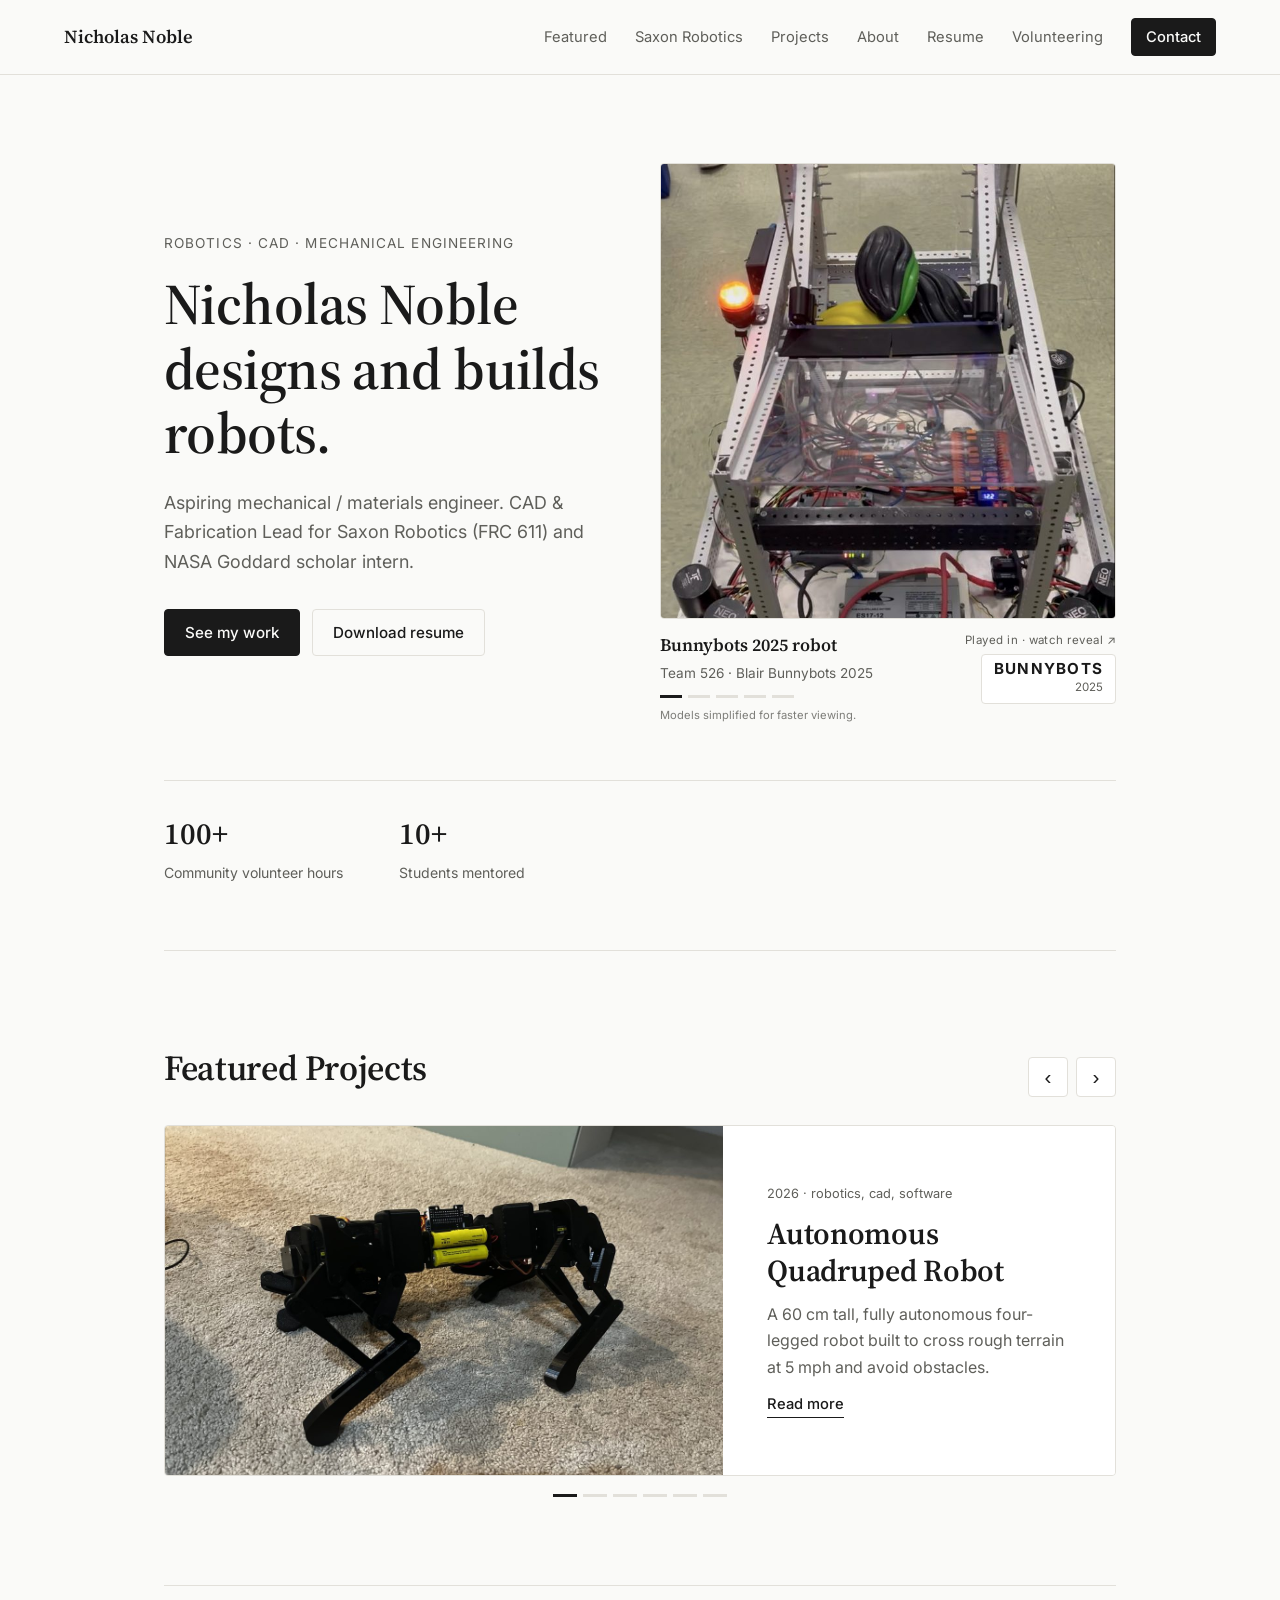
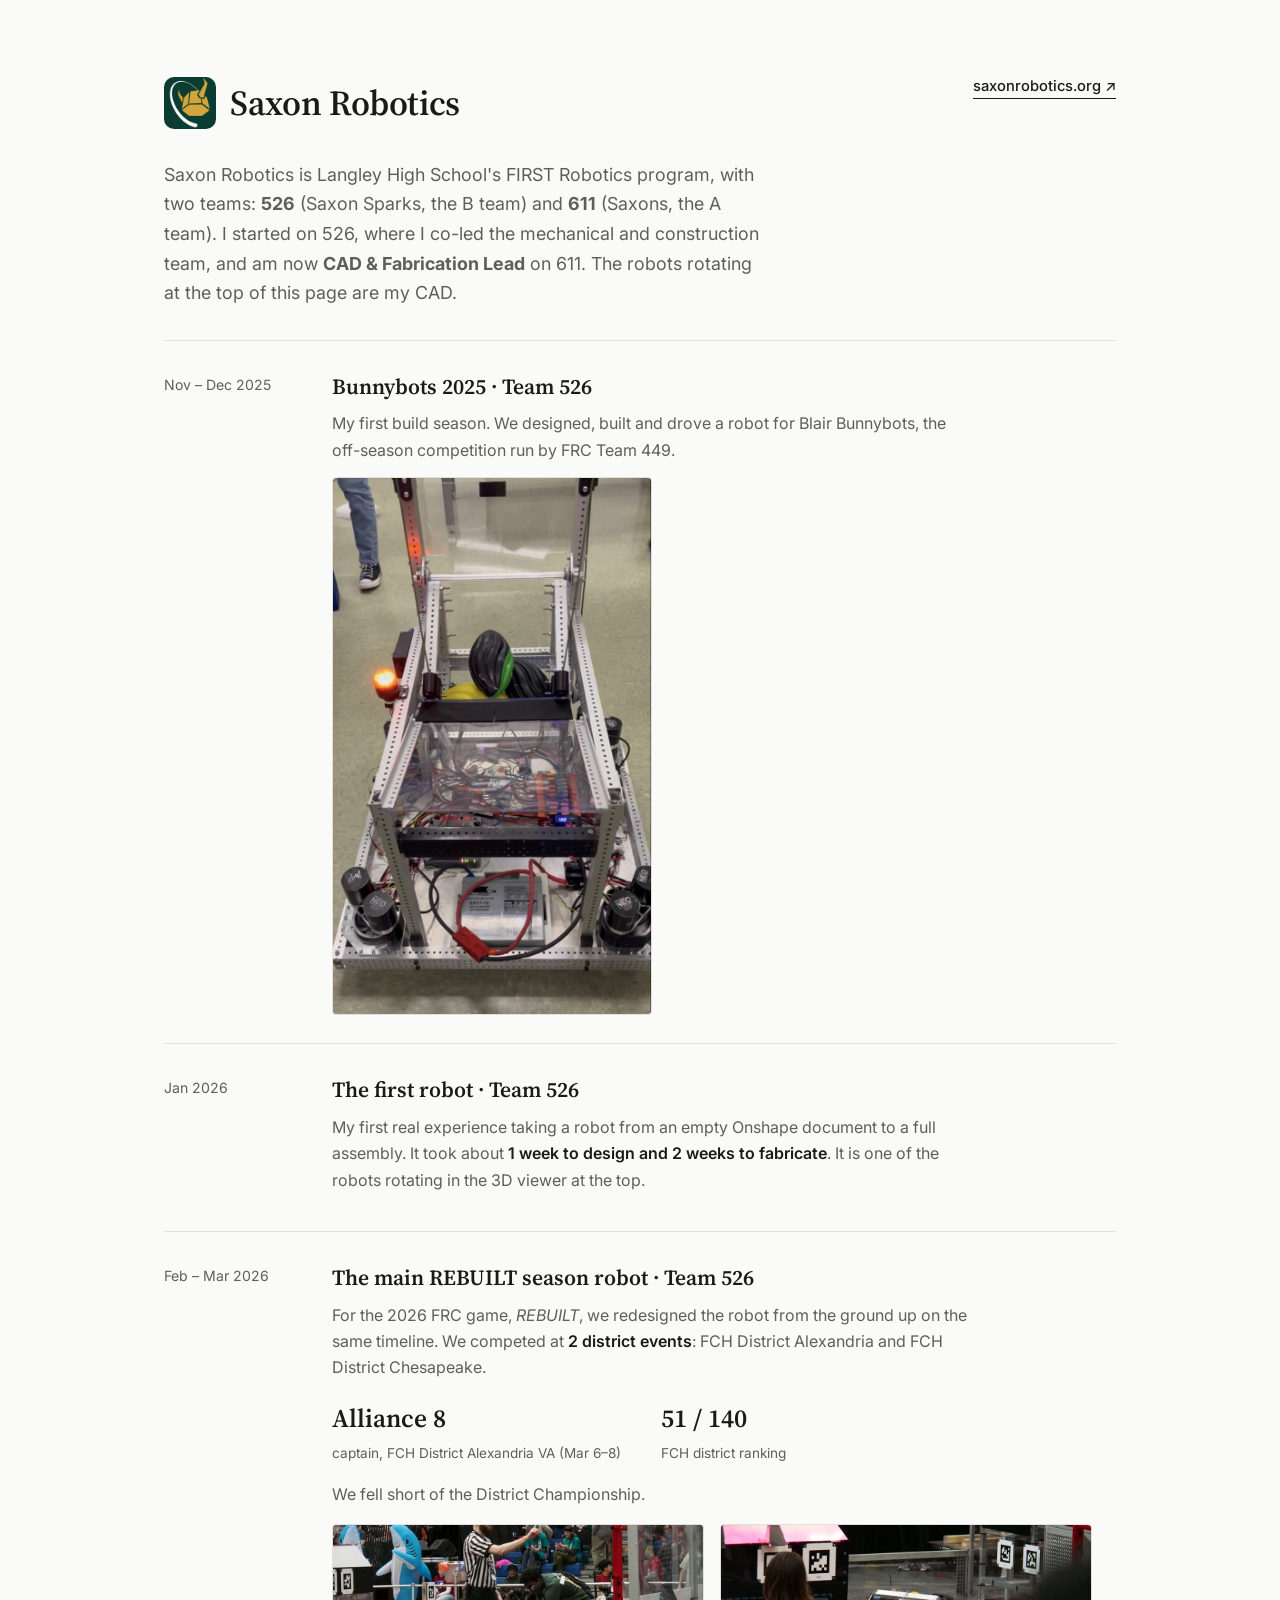
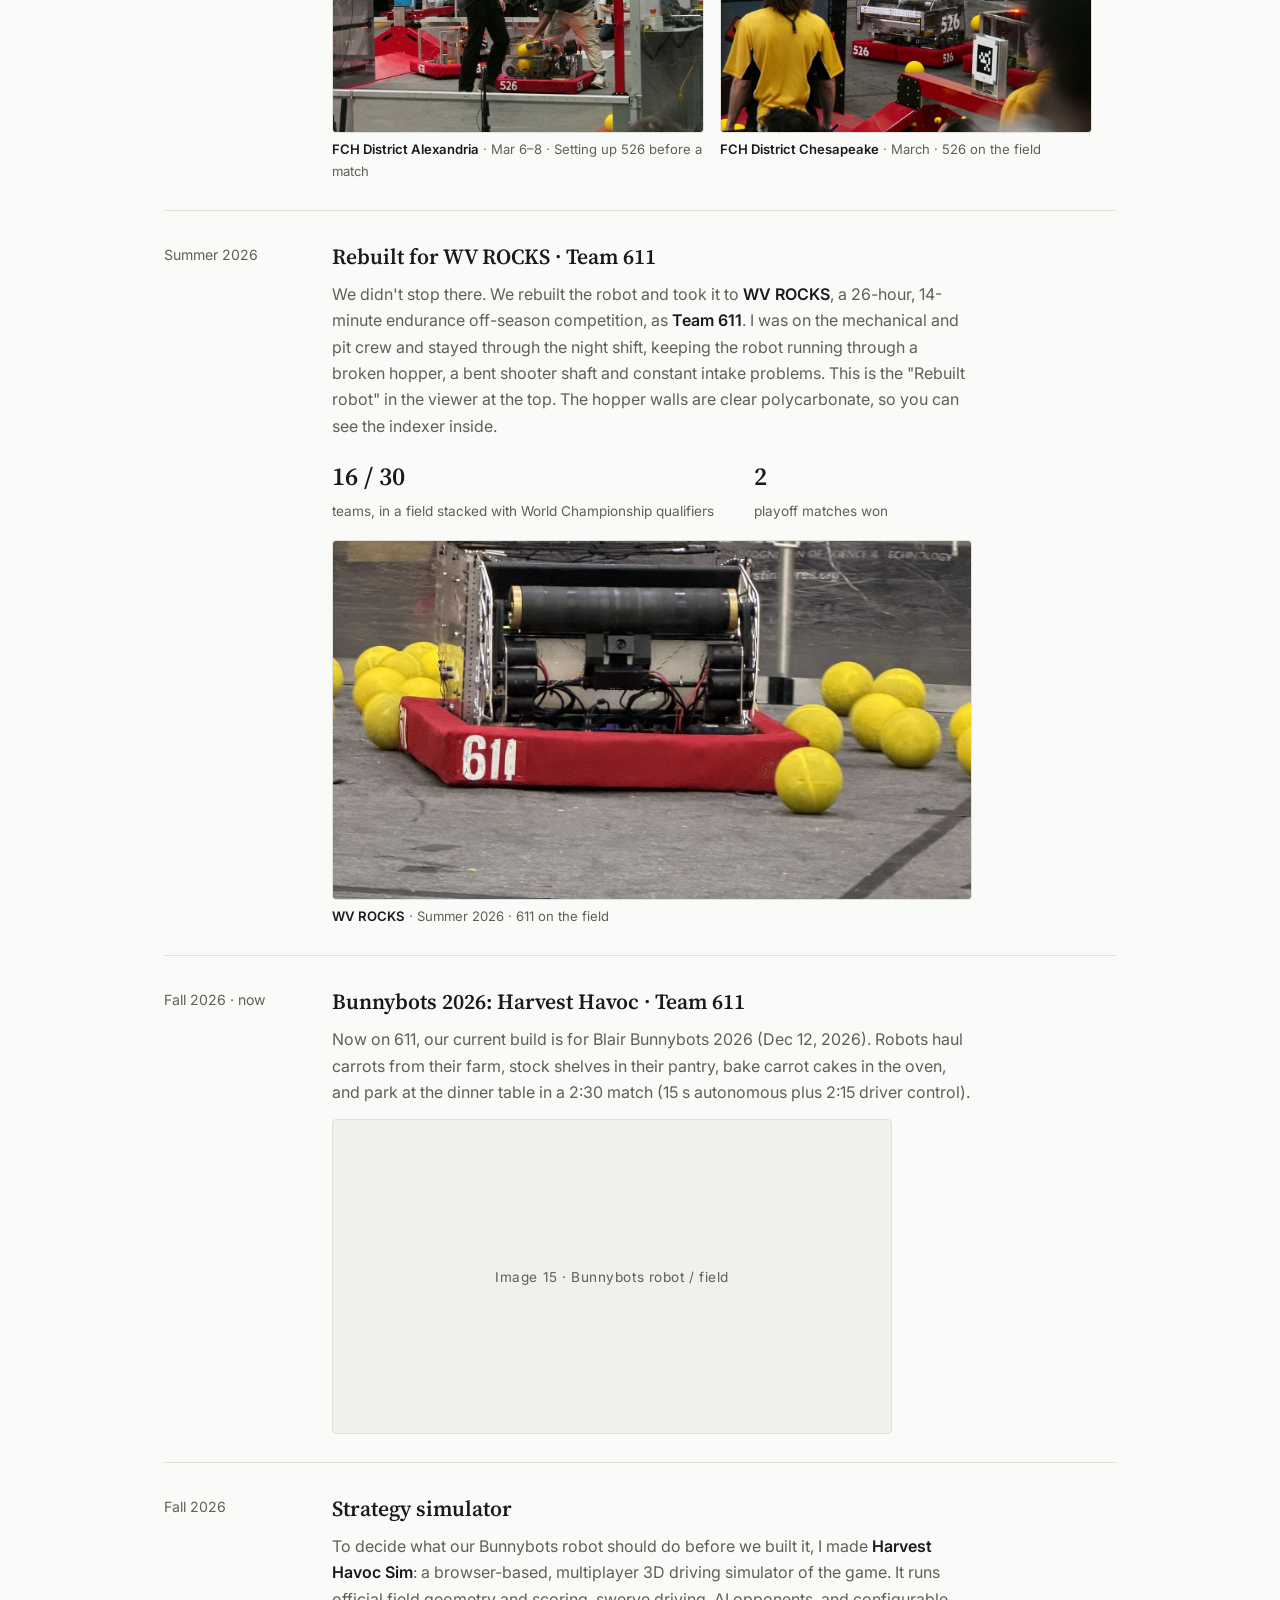
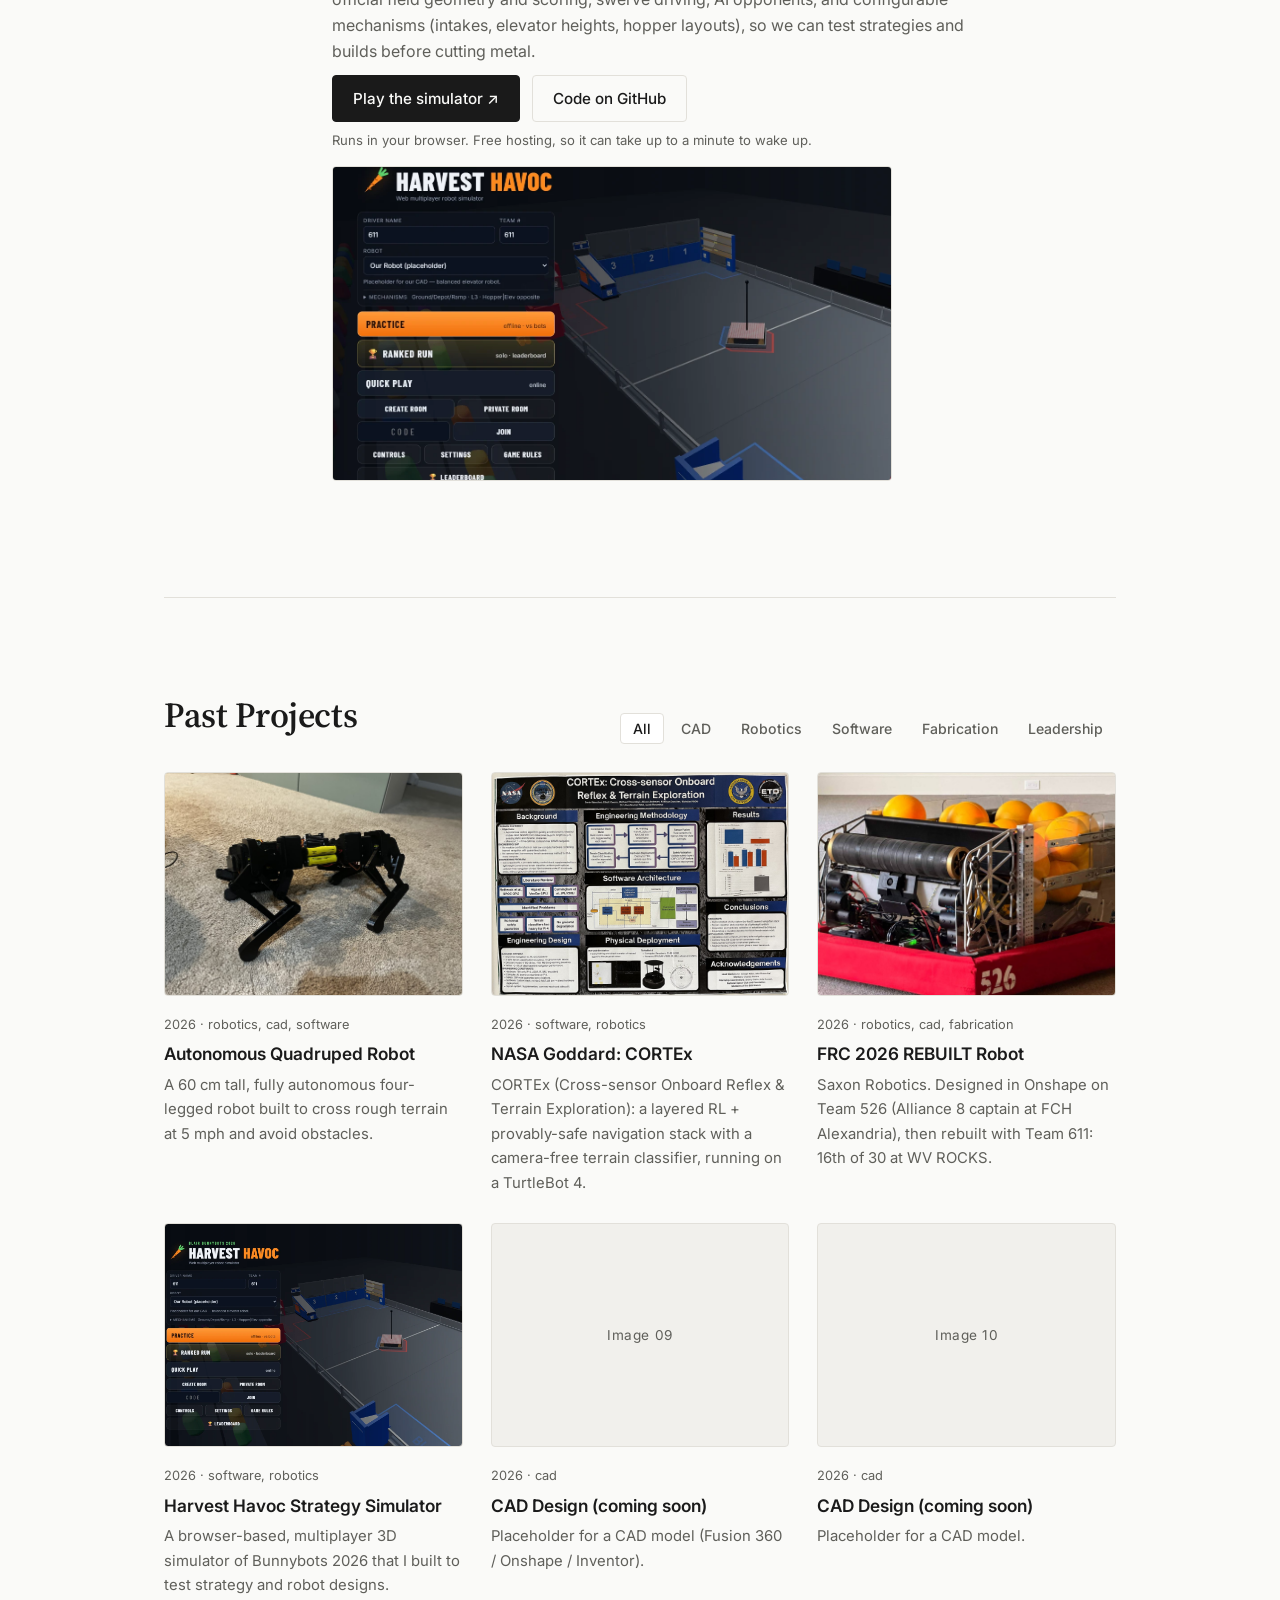
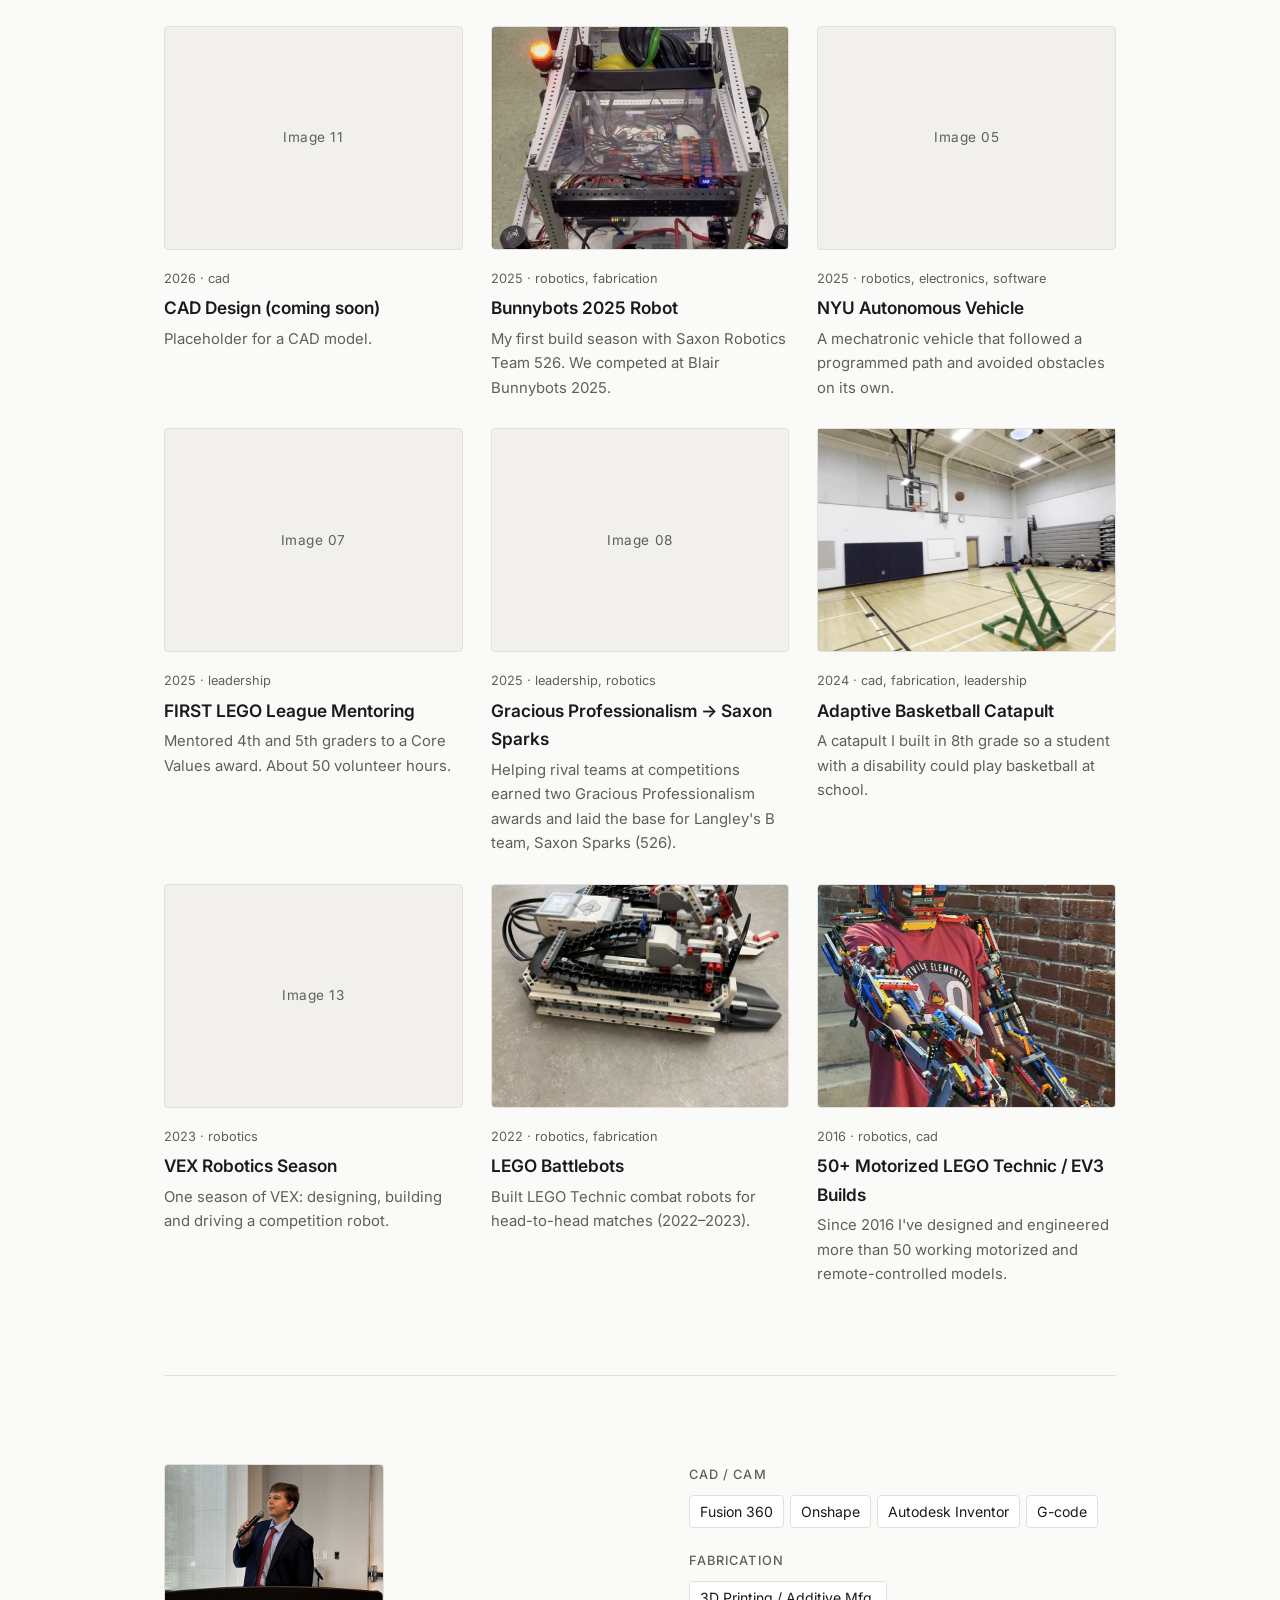
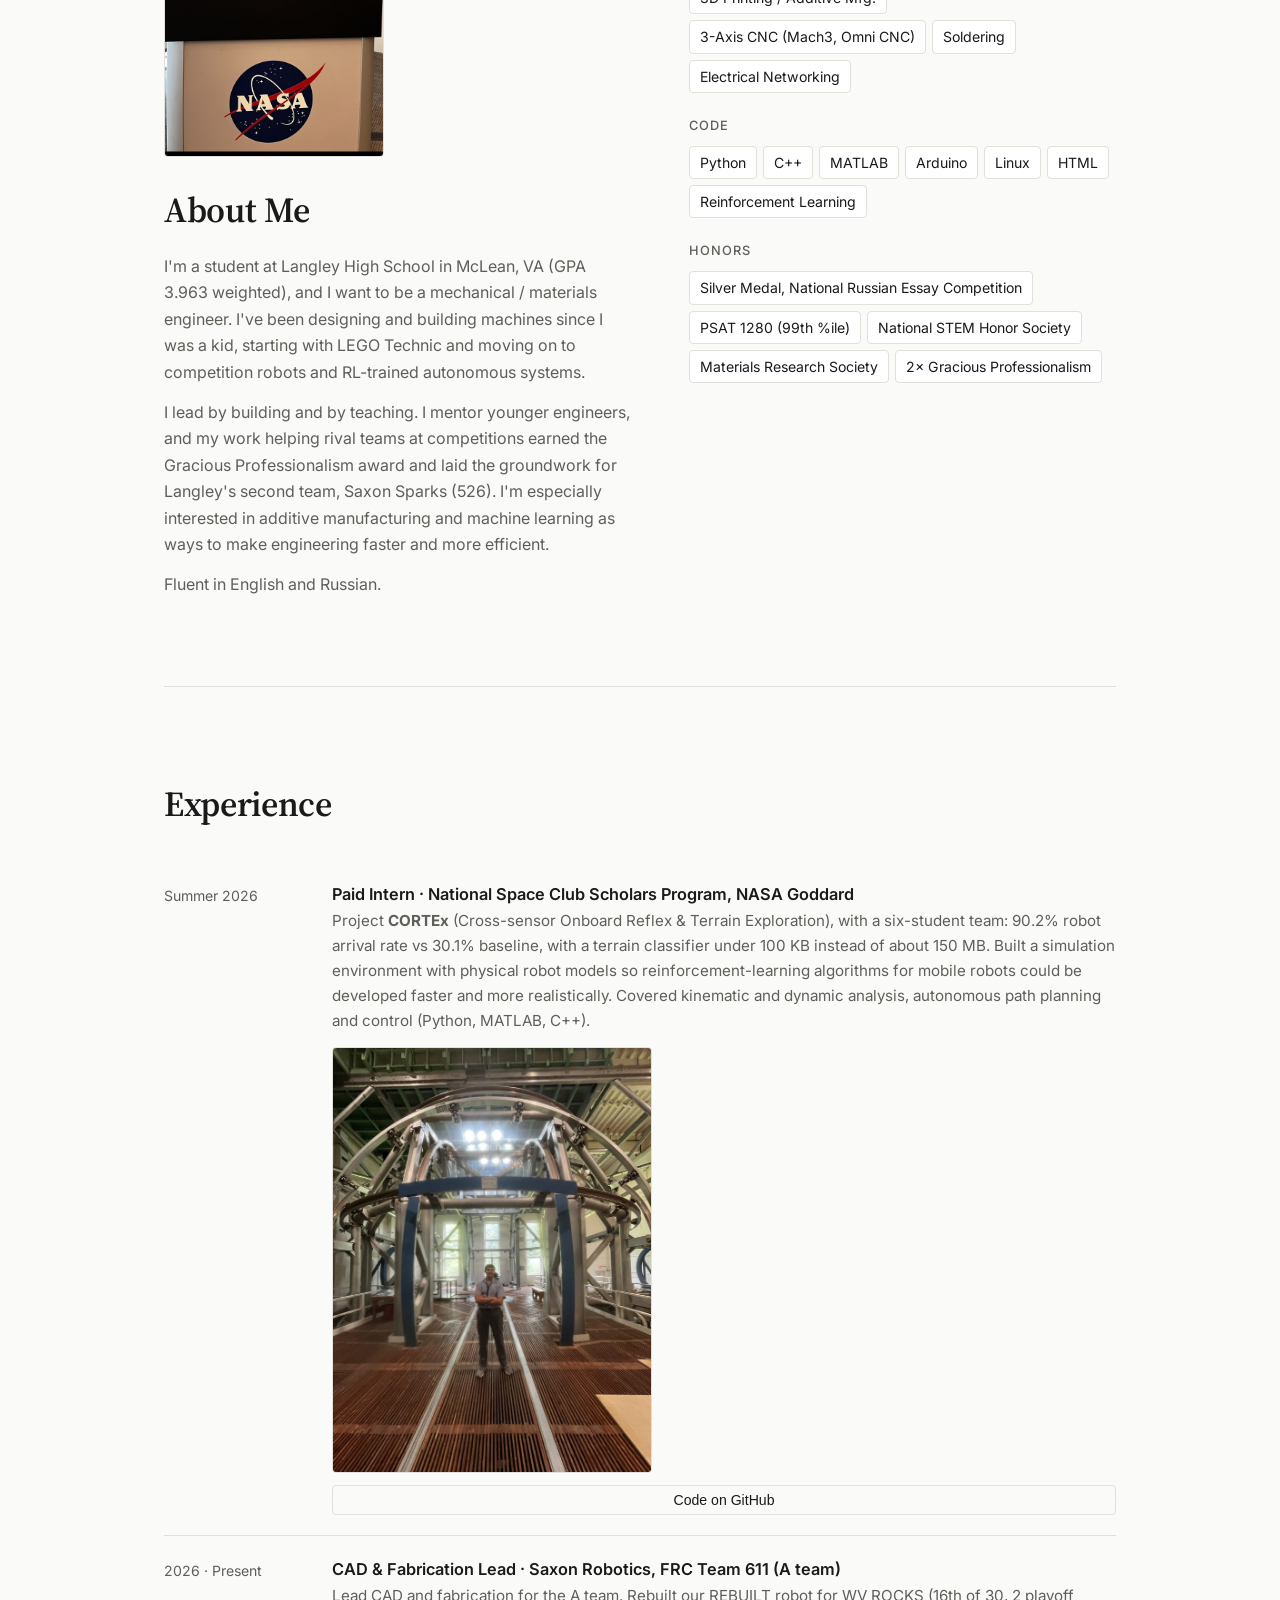
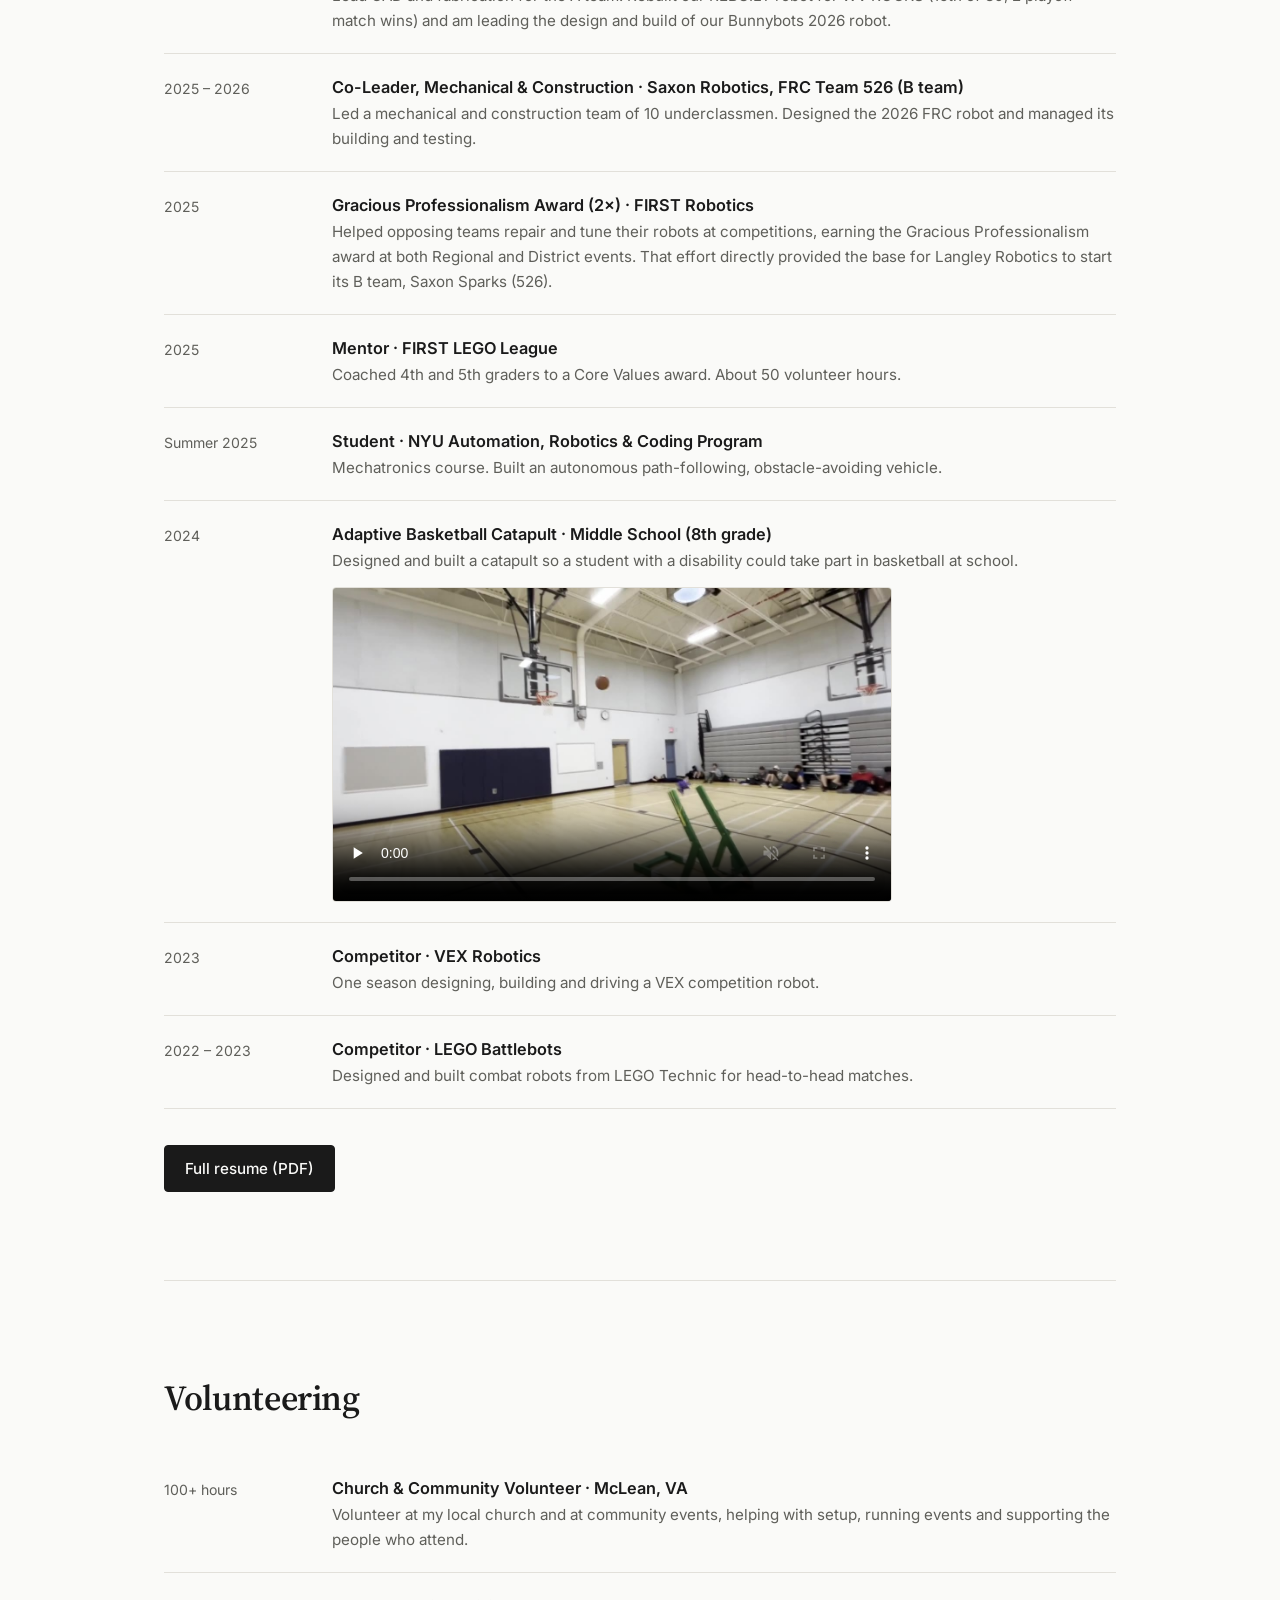
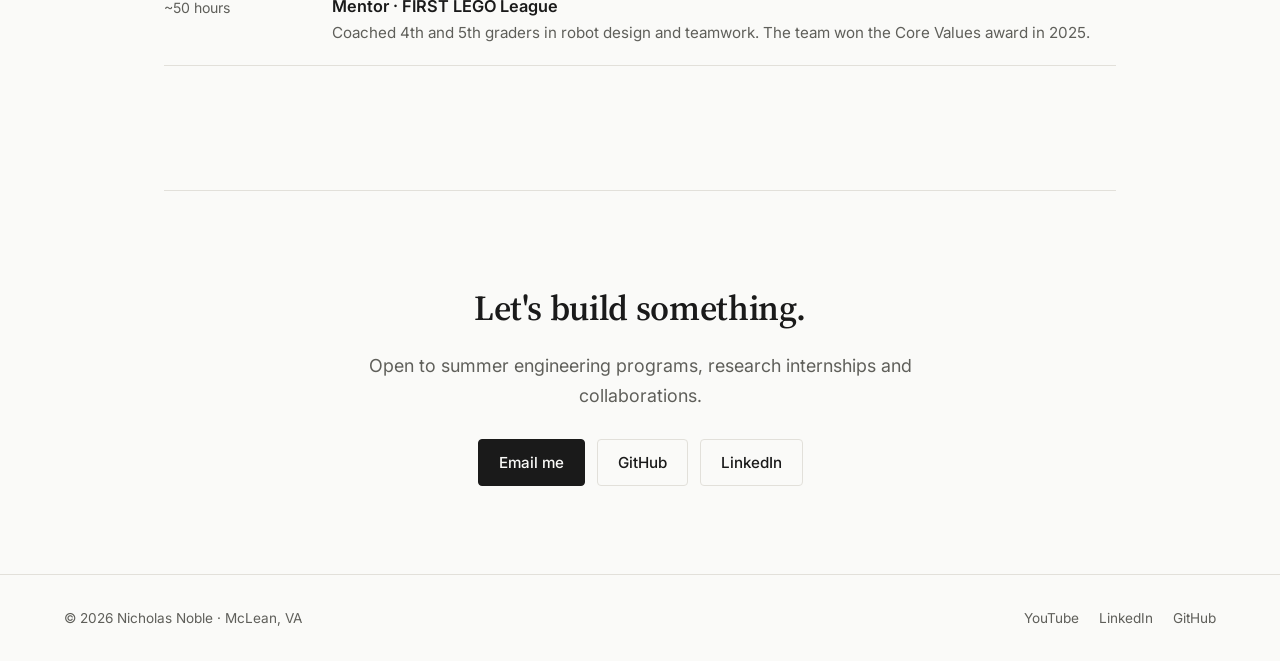
==== commit d202a8c9: "Catapult: mid-air still frame, play on hover Co-Authored-By: Claude Opus 5.5 <noreply@anthropic.com>" ====
--- a/index.html
+++ b/index.html
@@ -183,7 +183,7 @@
         <li><span class="date">2025</span><h3>Gracious Professionalism Award (2×) · FIRST Robotics</h3><p>Helped opposing teams repair and tune their robots at competitions, earning the Gracious Professionalism award at both Regional and District events. That effort directly provided the base for Langley Robotics to start its B team, Saxon Sparks (526).</p></li>
         <li><span class="date">2025</span><h3>Mentor · FIRST LEGO League</h3><p>Coached 4th and 5th graders to a Core Values award. About 50 volunteer hours.</p></li>
         <li><span class="date">Summer 2025</span><h3>Student · NYU Automation, Robotics & Coding Program</h3><p>Mechatronics course. Built an autonomous path-following, obstacle-avoiding vehicle.</p></li>
-        <li><span class="date">2024</span><h3>Adaptive Basketball Catapult · Middle School (8th grade)</h3><p>Designed and built a catapult so a student with a disability could take part in basketball at school.</p><video class="story-img" src="assets/video/catapult.mp4" poster="assets/photos/catapult.jpg" muted autoplay loop playsinline controls preload="metadata"></video></li>
+        <li><span class="date">2024</span><h3>Adaptive Basketball Catapult · Middle School (8th grade)</h3><p>Designed and built a catapult so a student with a disability could take part in basketball at school.</p><video class="story-img hover-play" src="assets/video/catapult.mp4" poster="assets/photos/catapult.jpg" muted loop playsinline controls preload="none"></video></li>
         <li><span class="date">2023</span><h3>Competitor · VEX Robotics</h3><p>One season designing, building and driving a VEX competition robot.</p></li>
         <li><span class="date">2022 – 2023</span><h3>Competitor · LEGO Battlebots</h3><p>Designed and built combat robots from LEGO Technic for head-to-head matches.</p></li>
       </ol>
--- a/style.css
+++ b/style.css
@@ -156,3 +156,4 @@
 .modal-img{position:relative}
 .m-video{position:absolute;inset:0;width:100%;height:100%;object-fit:contain;background:#000}
 video.story-img{background:#000}
+.card video.hover-play{width:100%;height:100%;object-fit:cover;display:block}
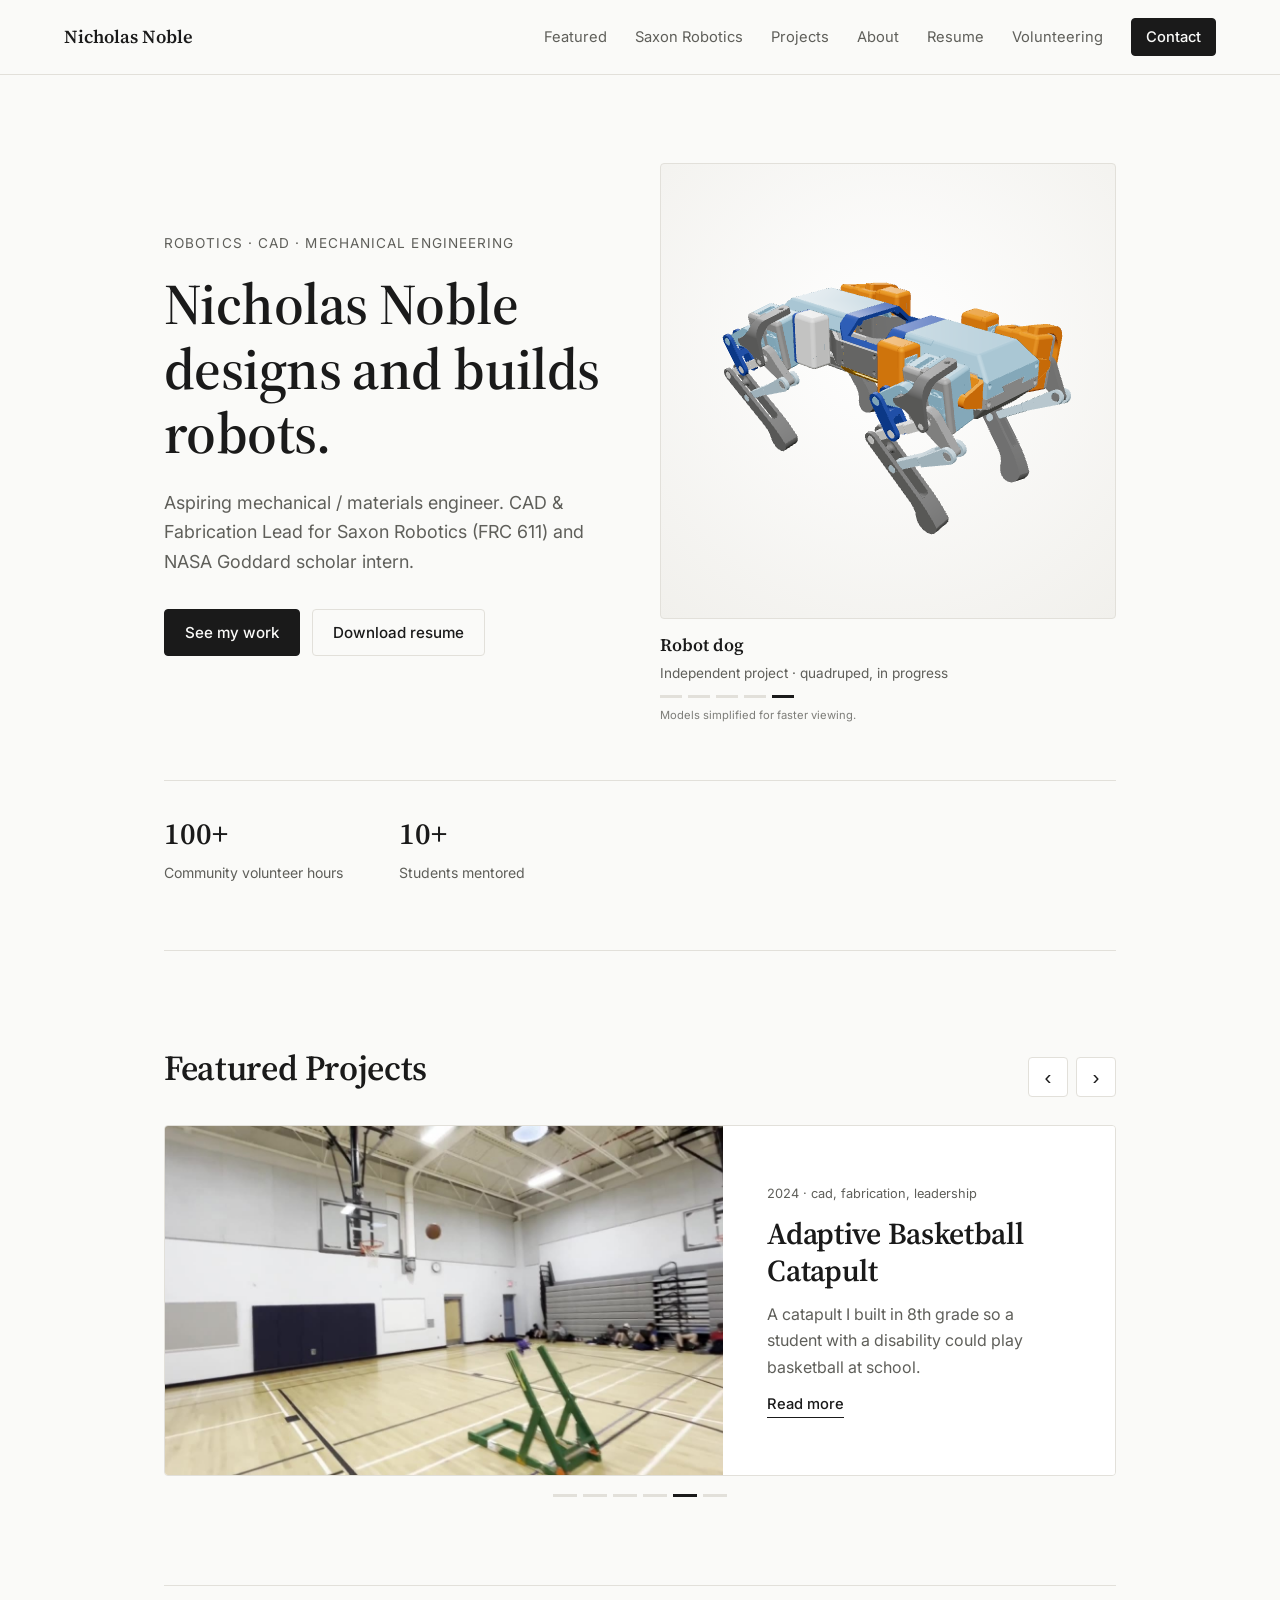
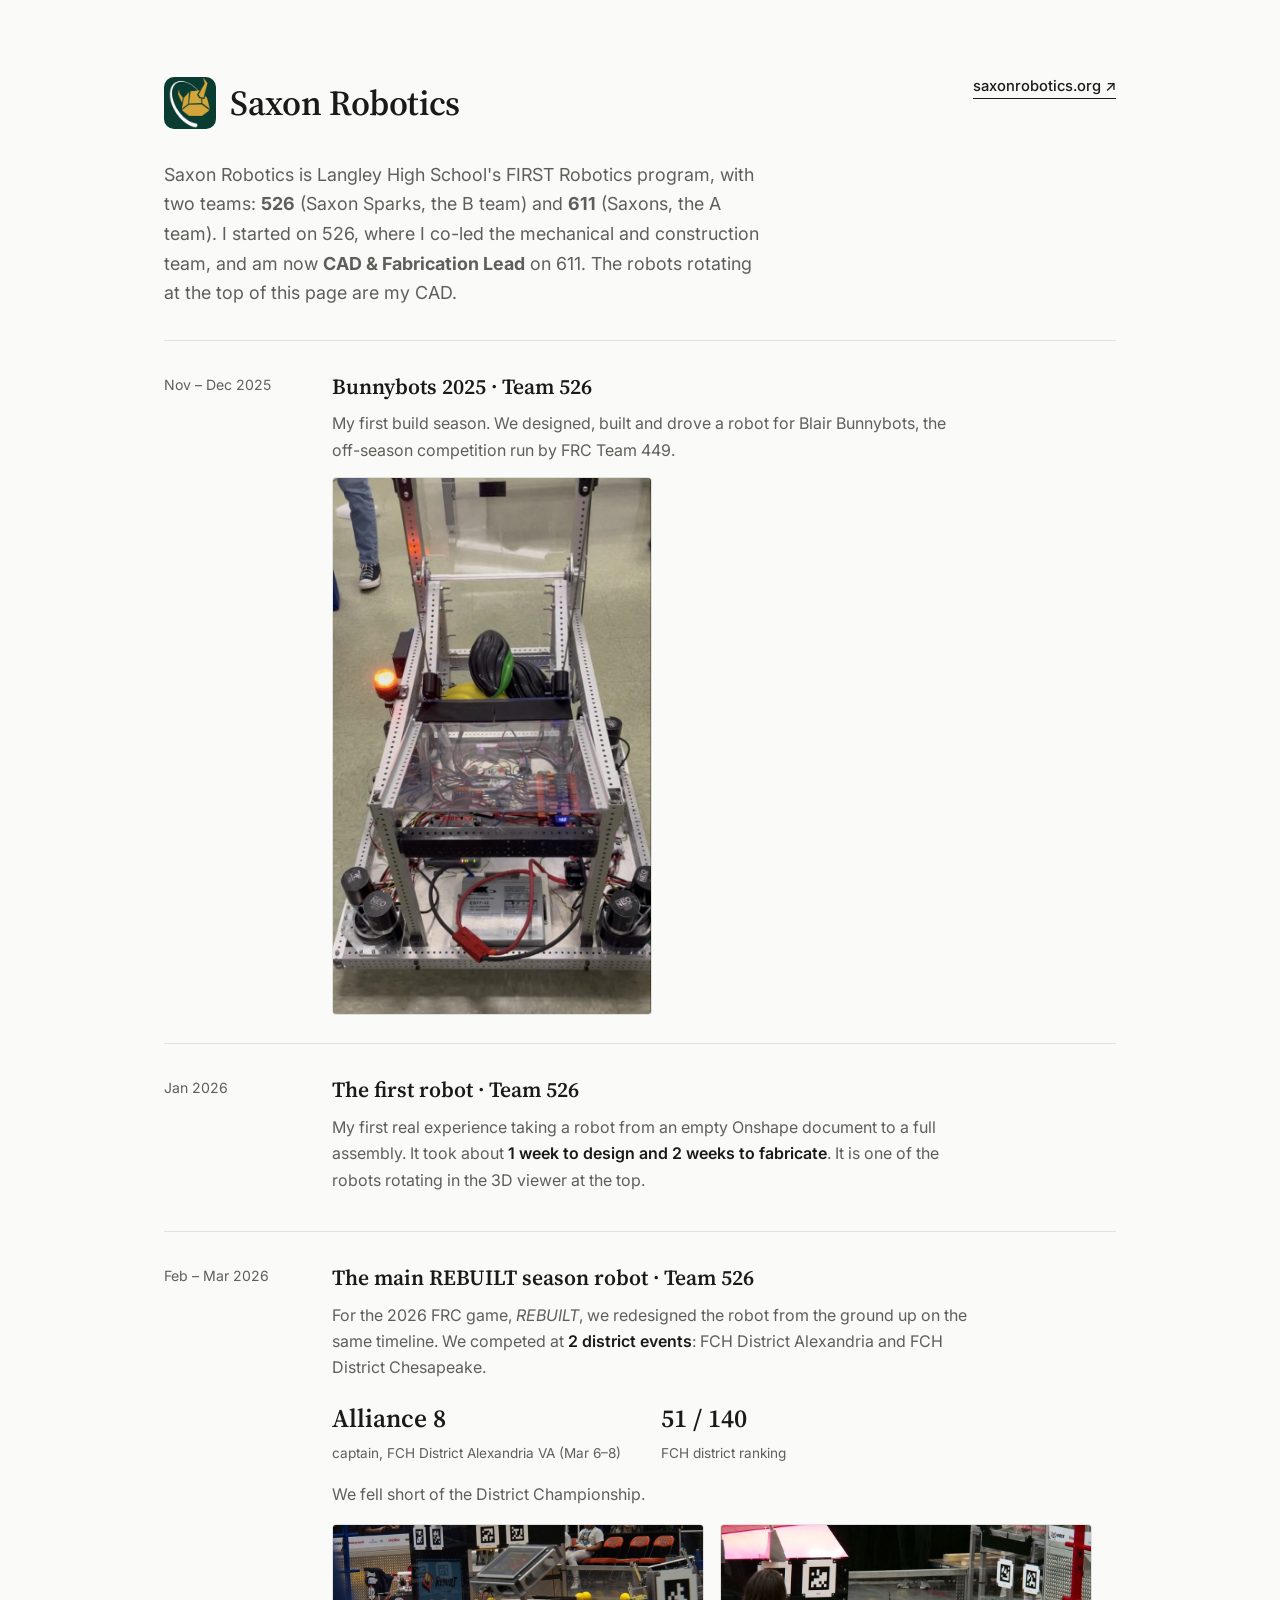
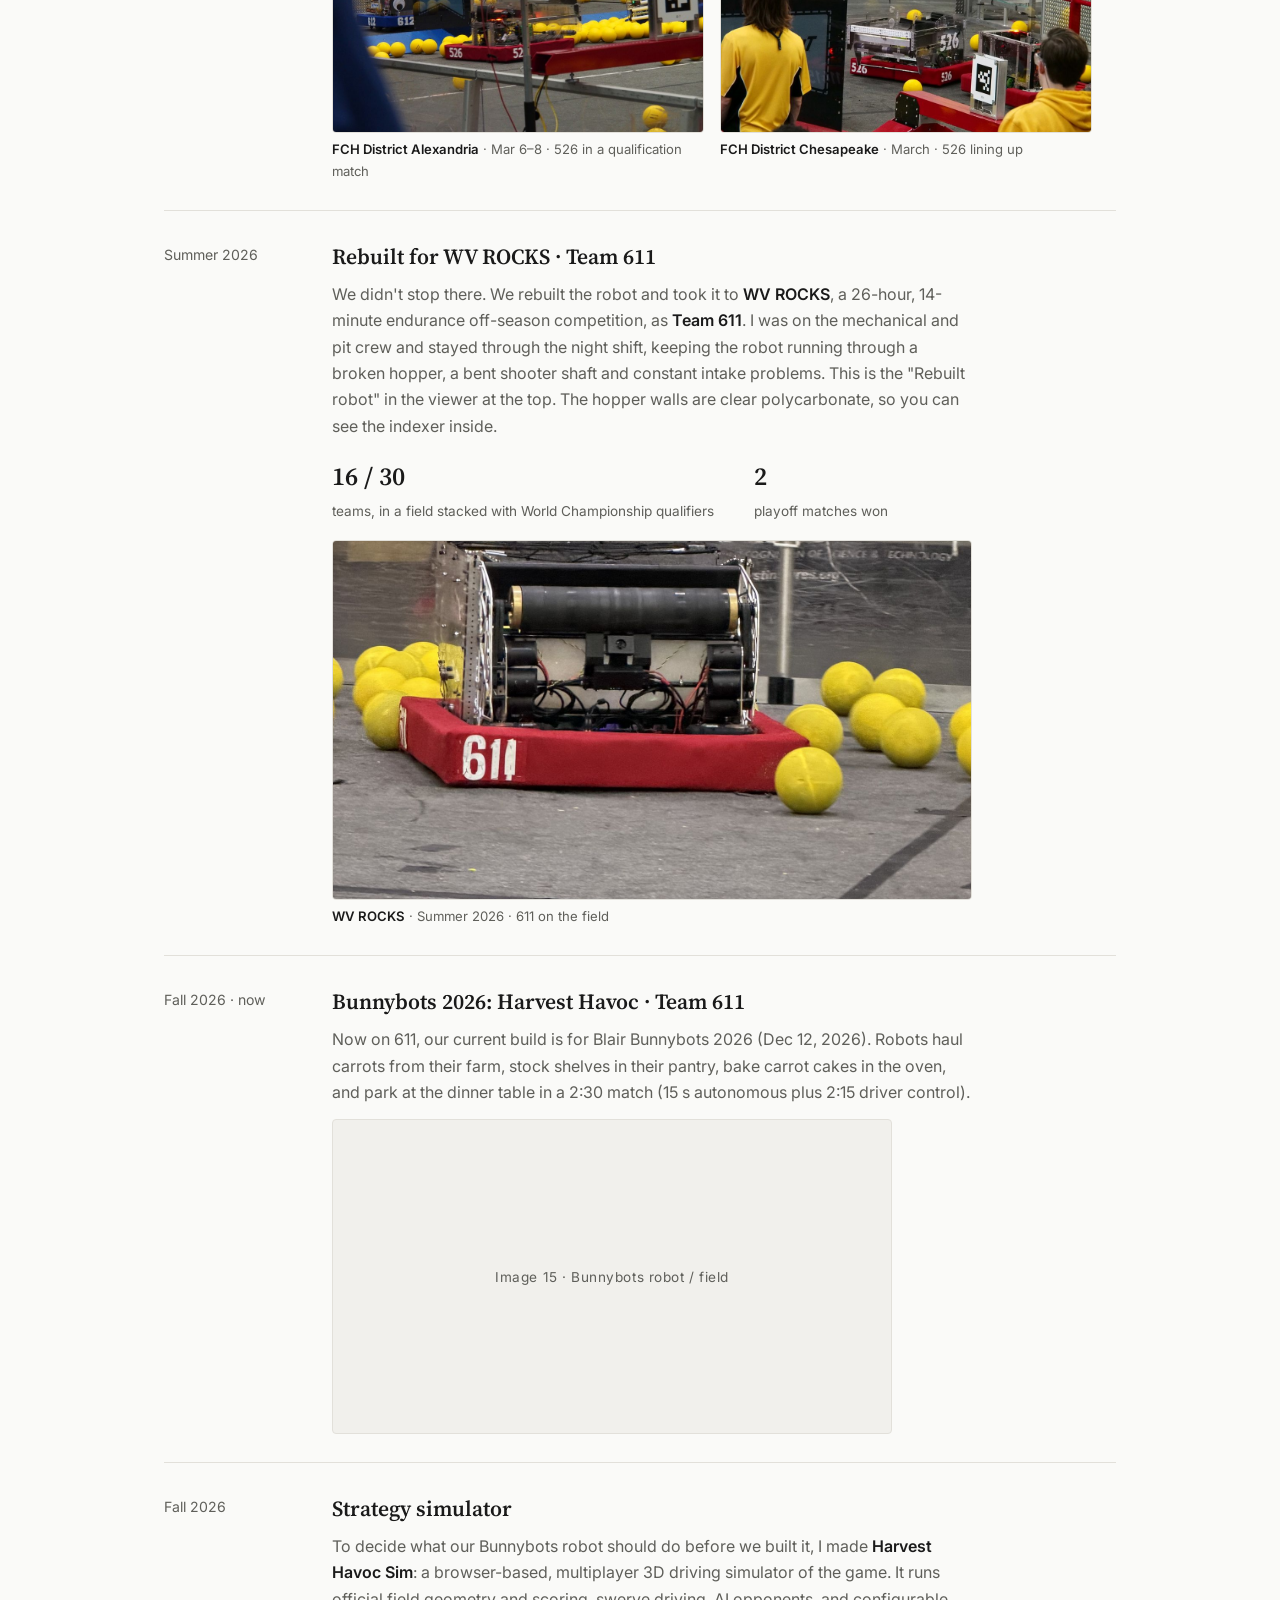
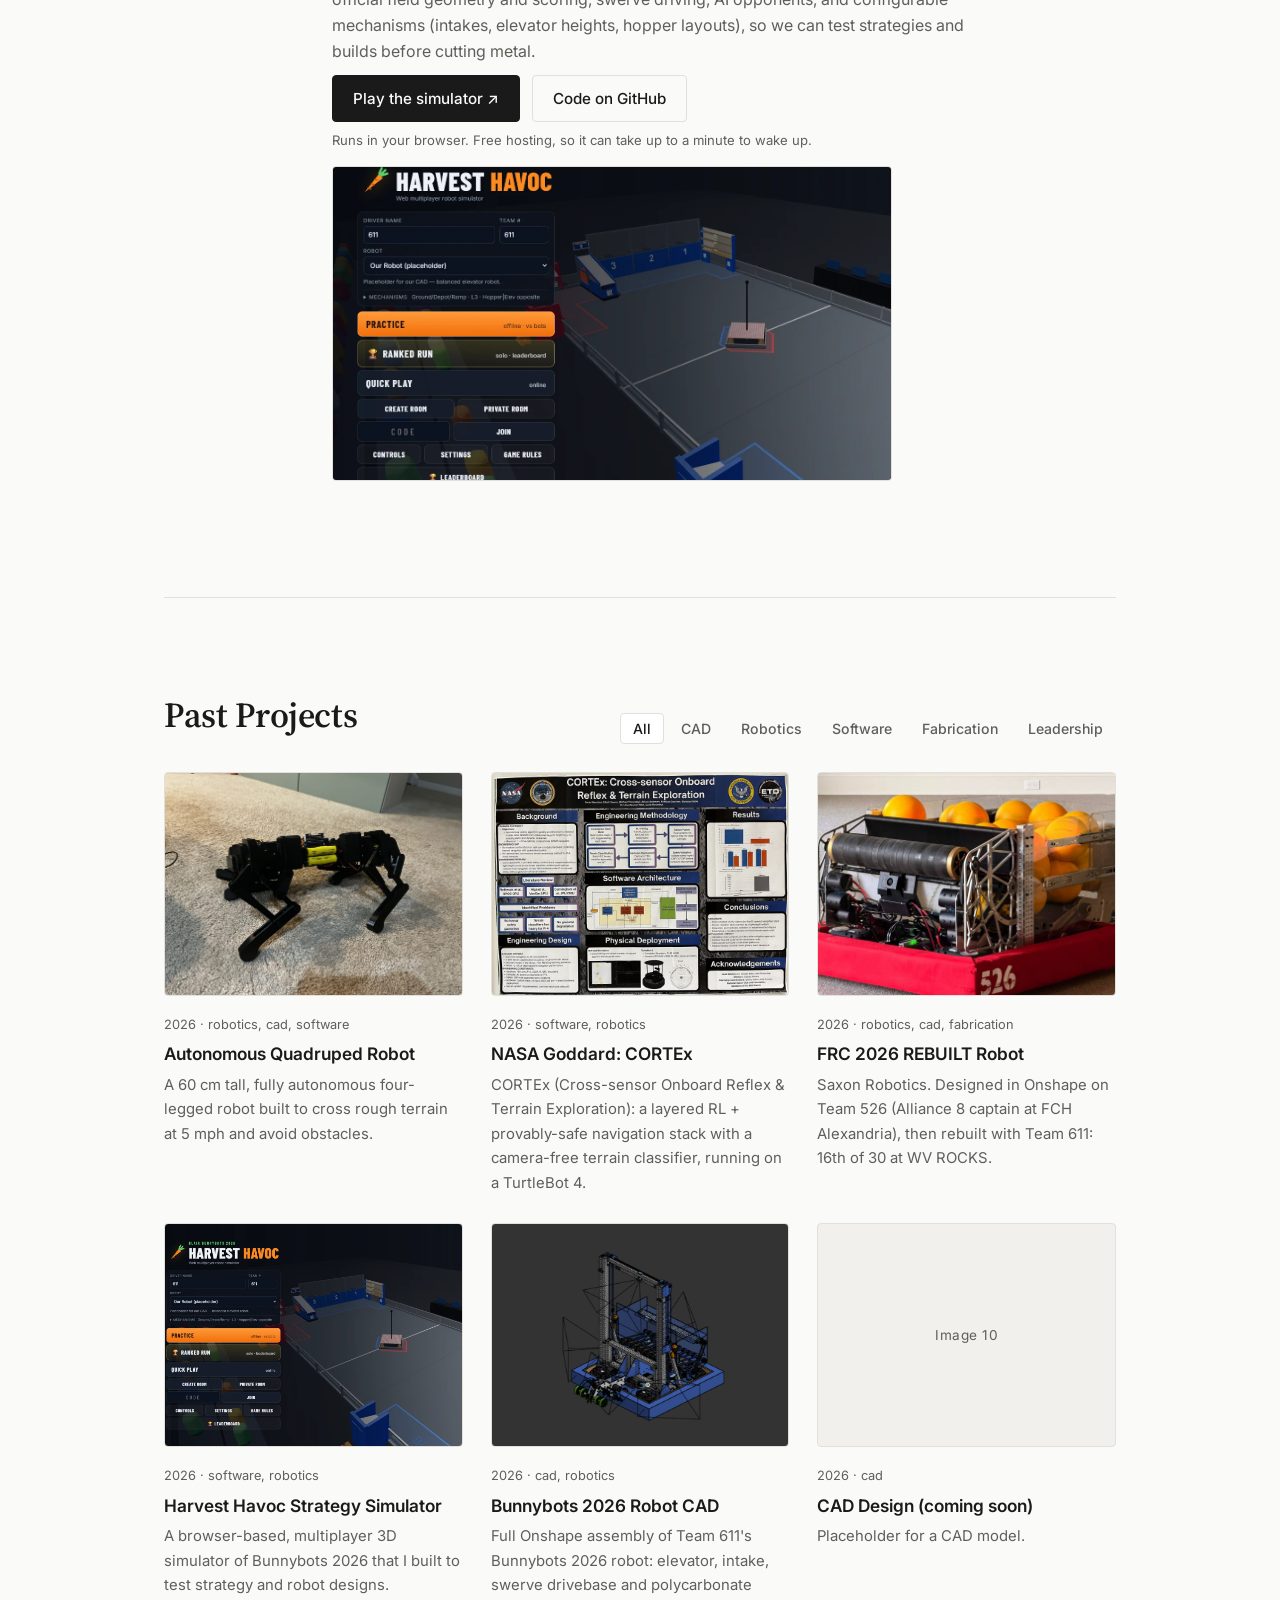
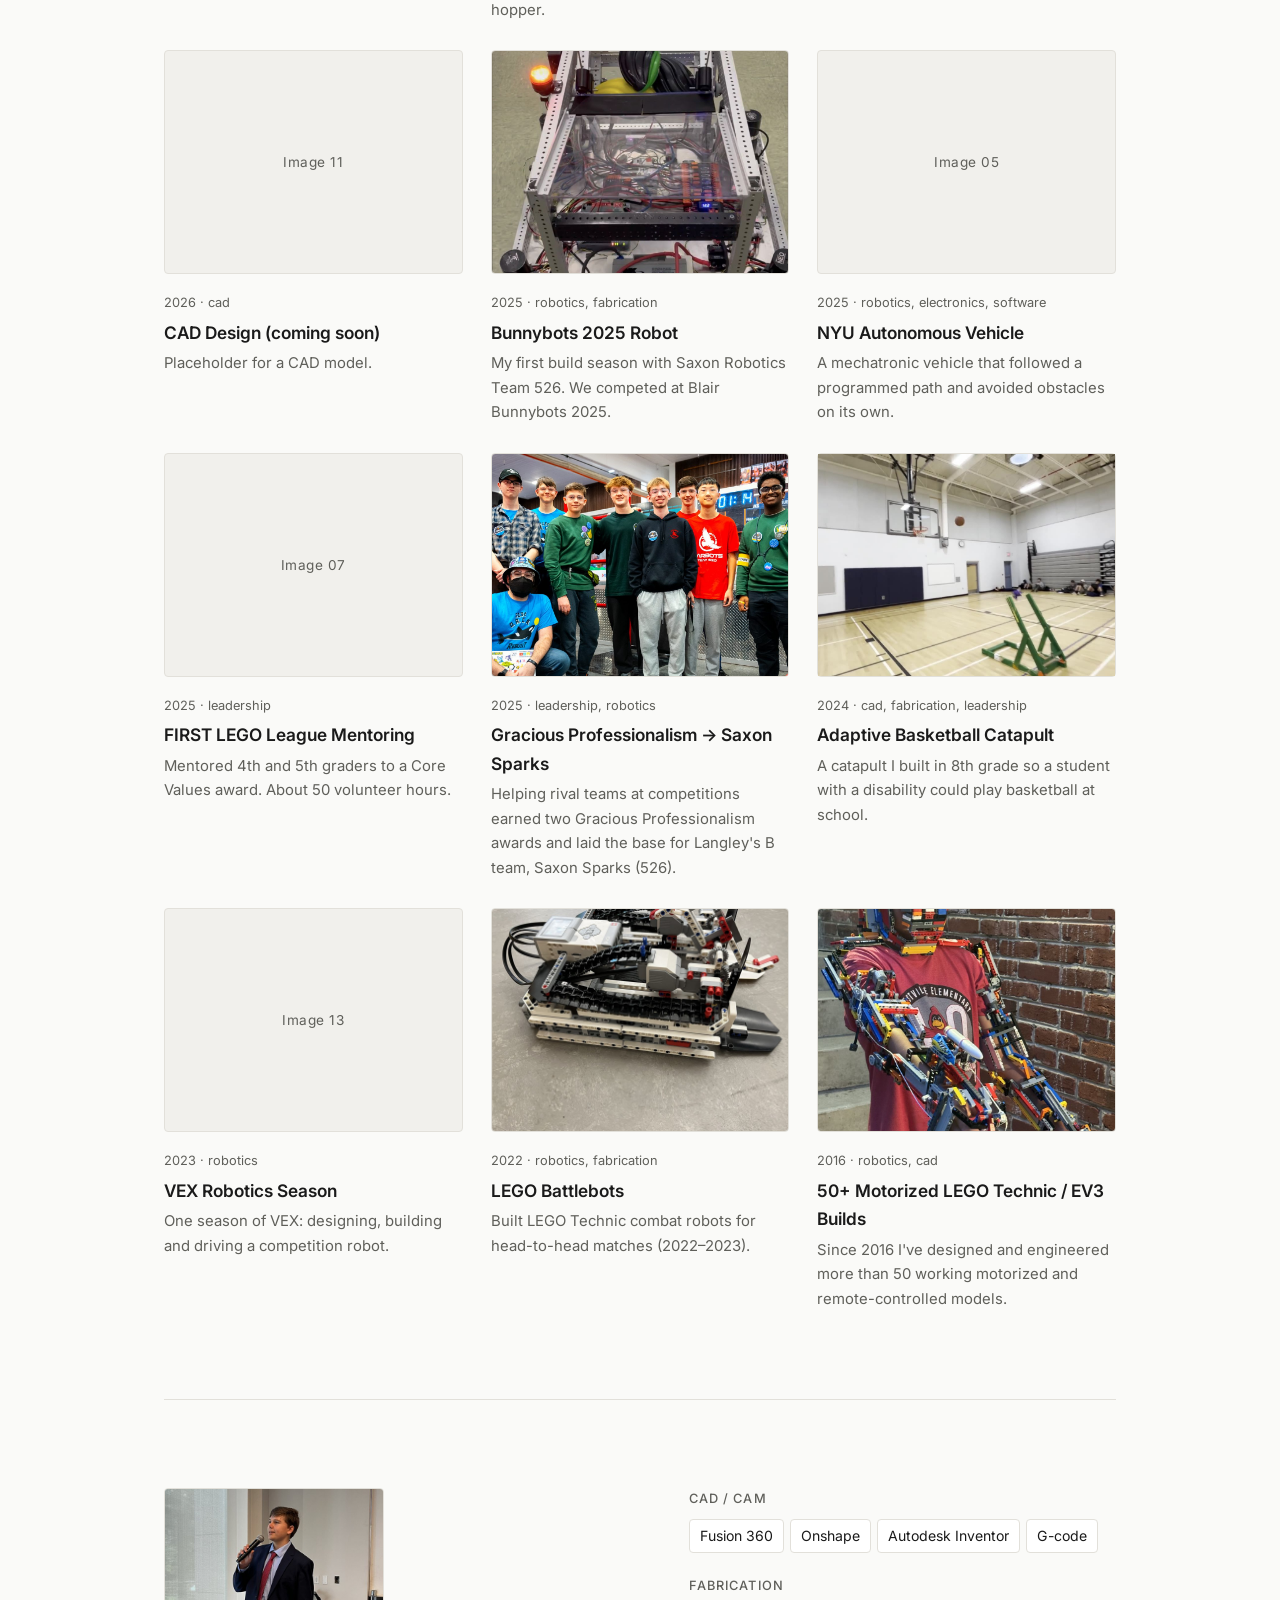
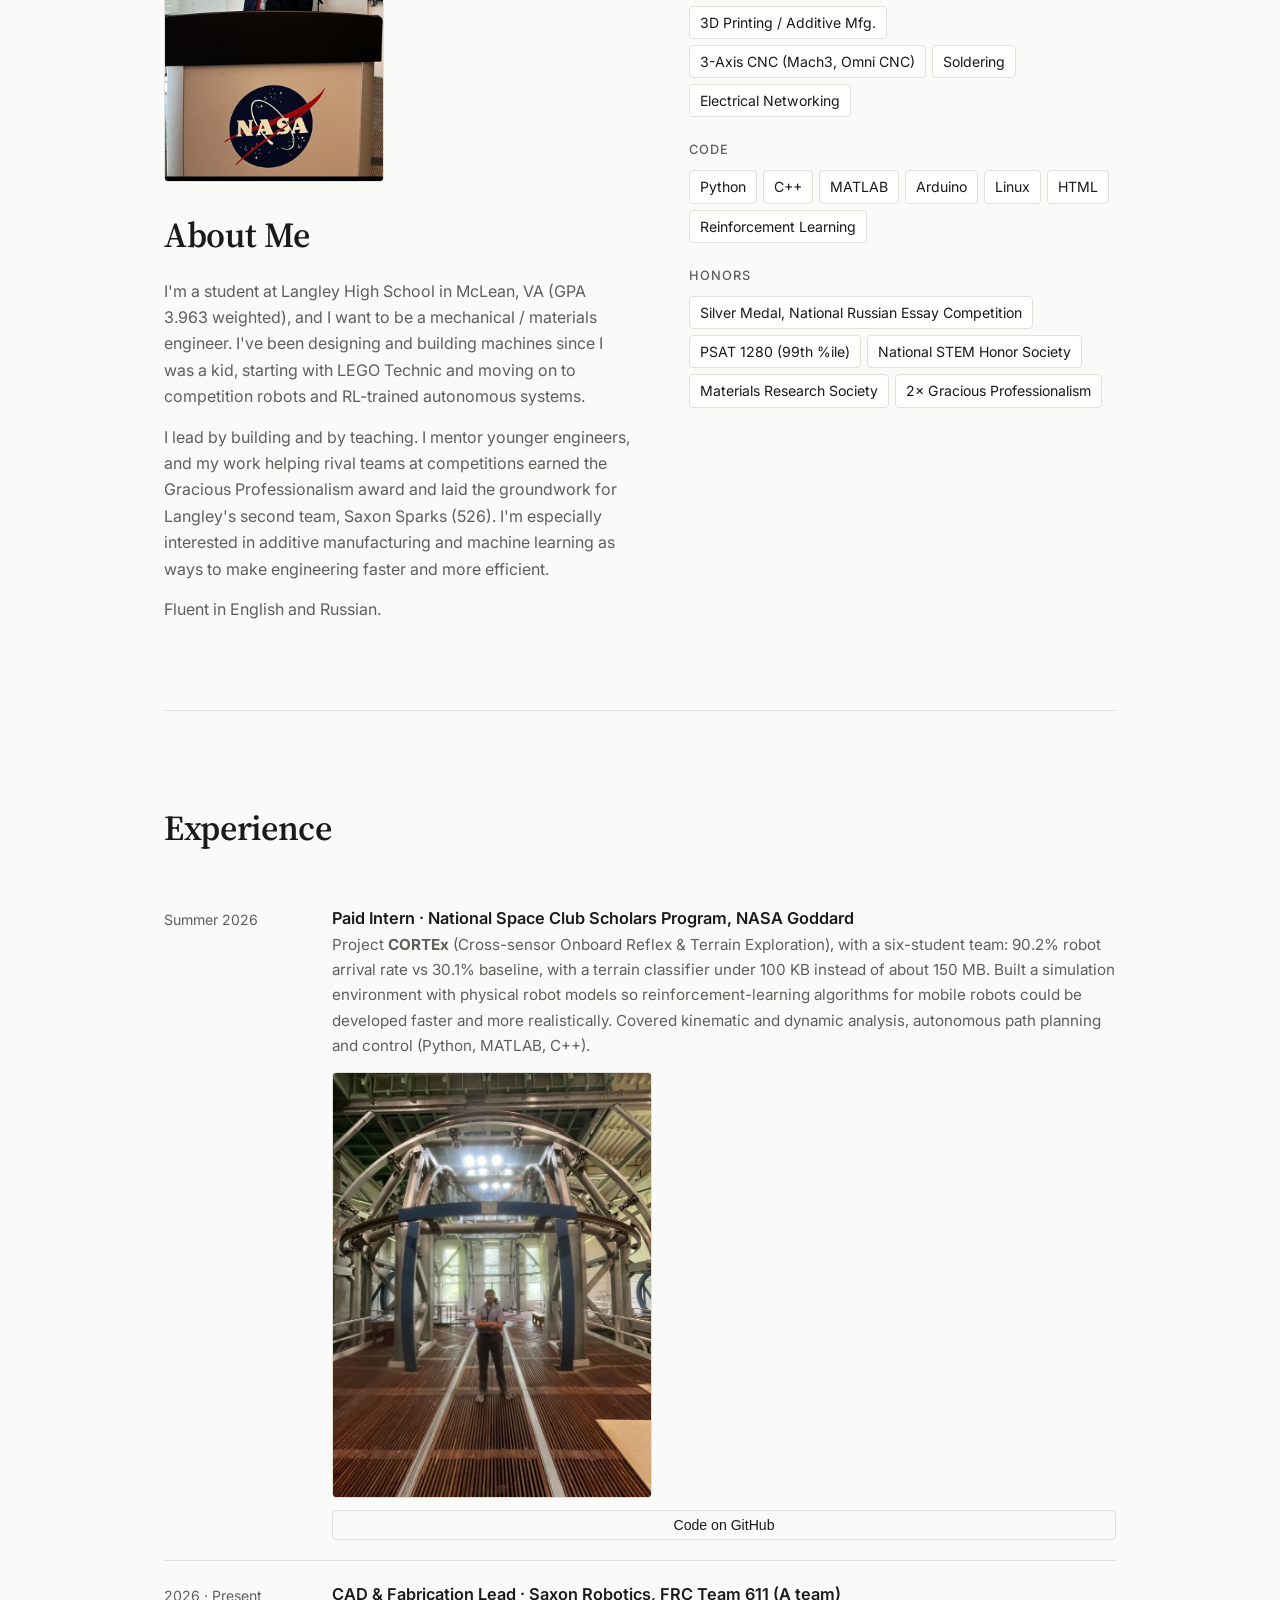
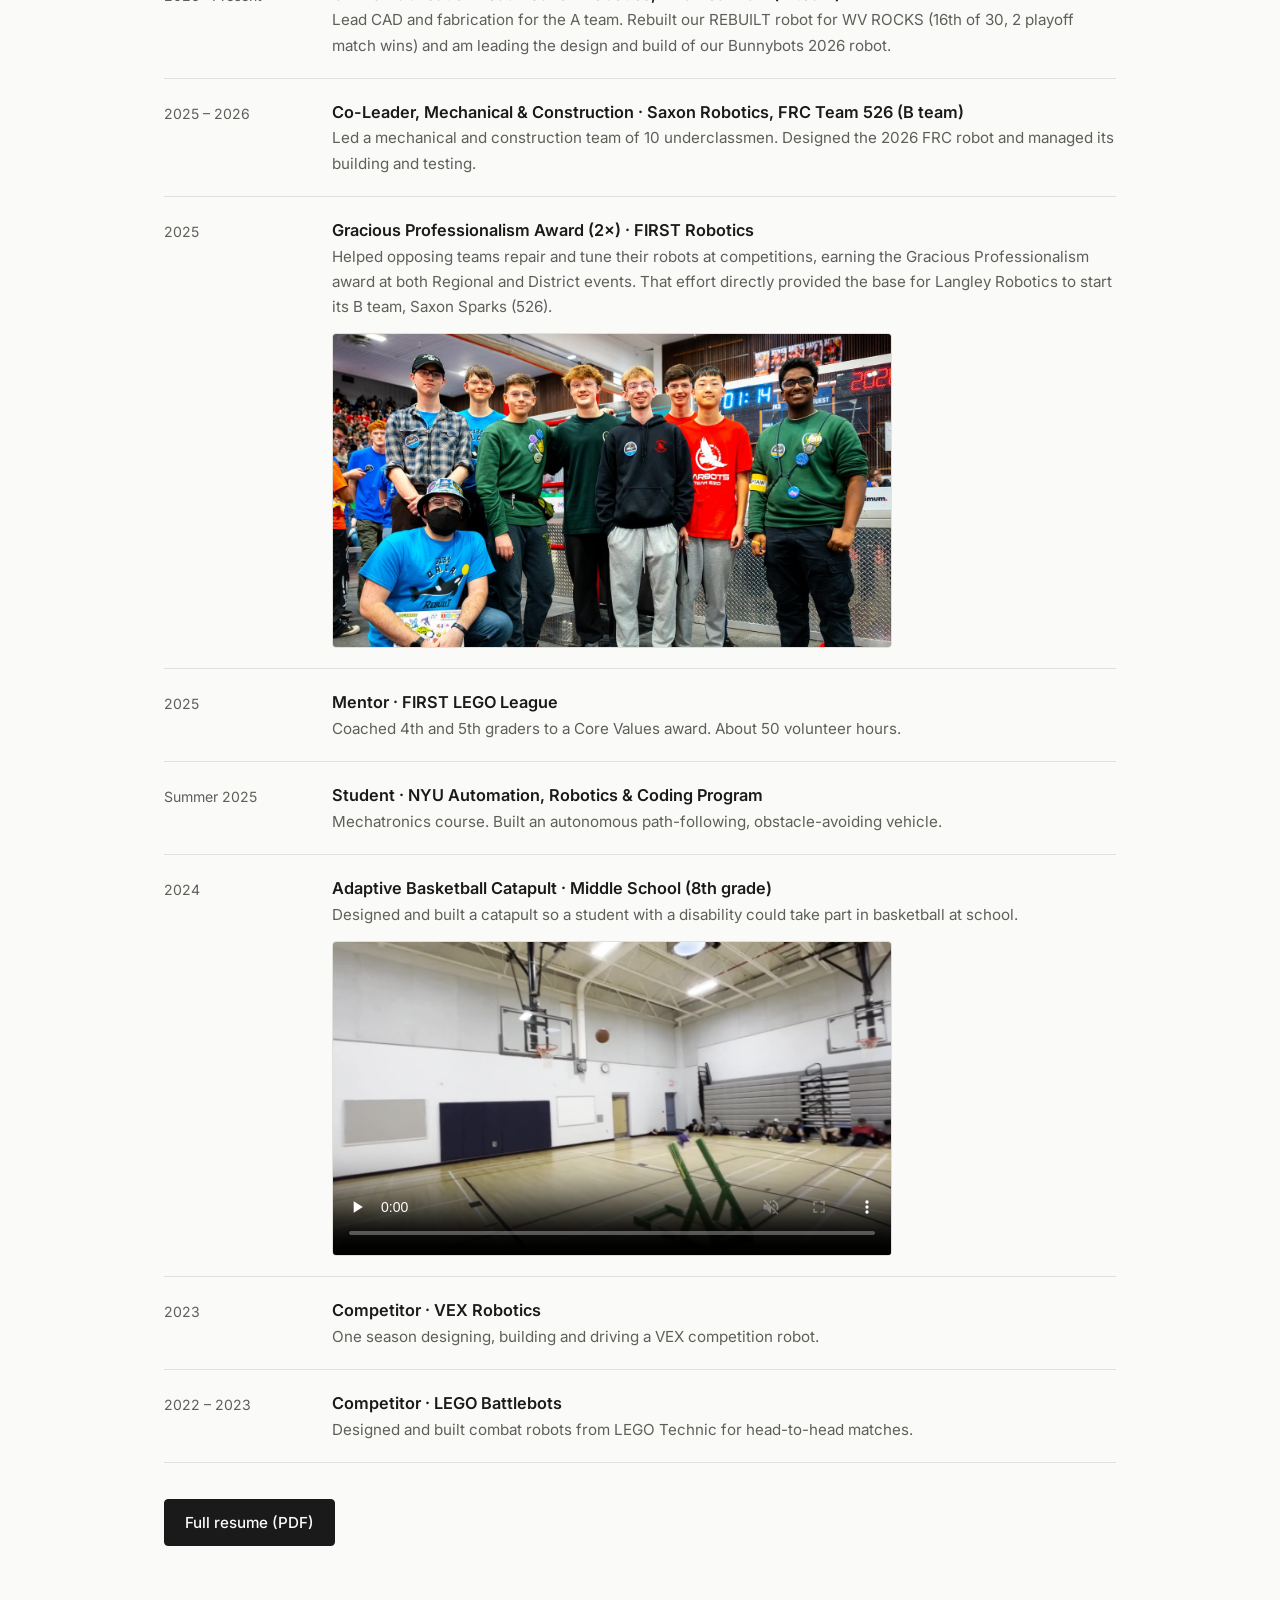
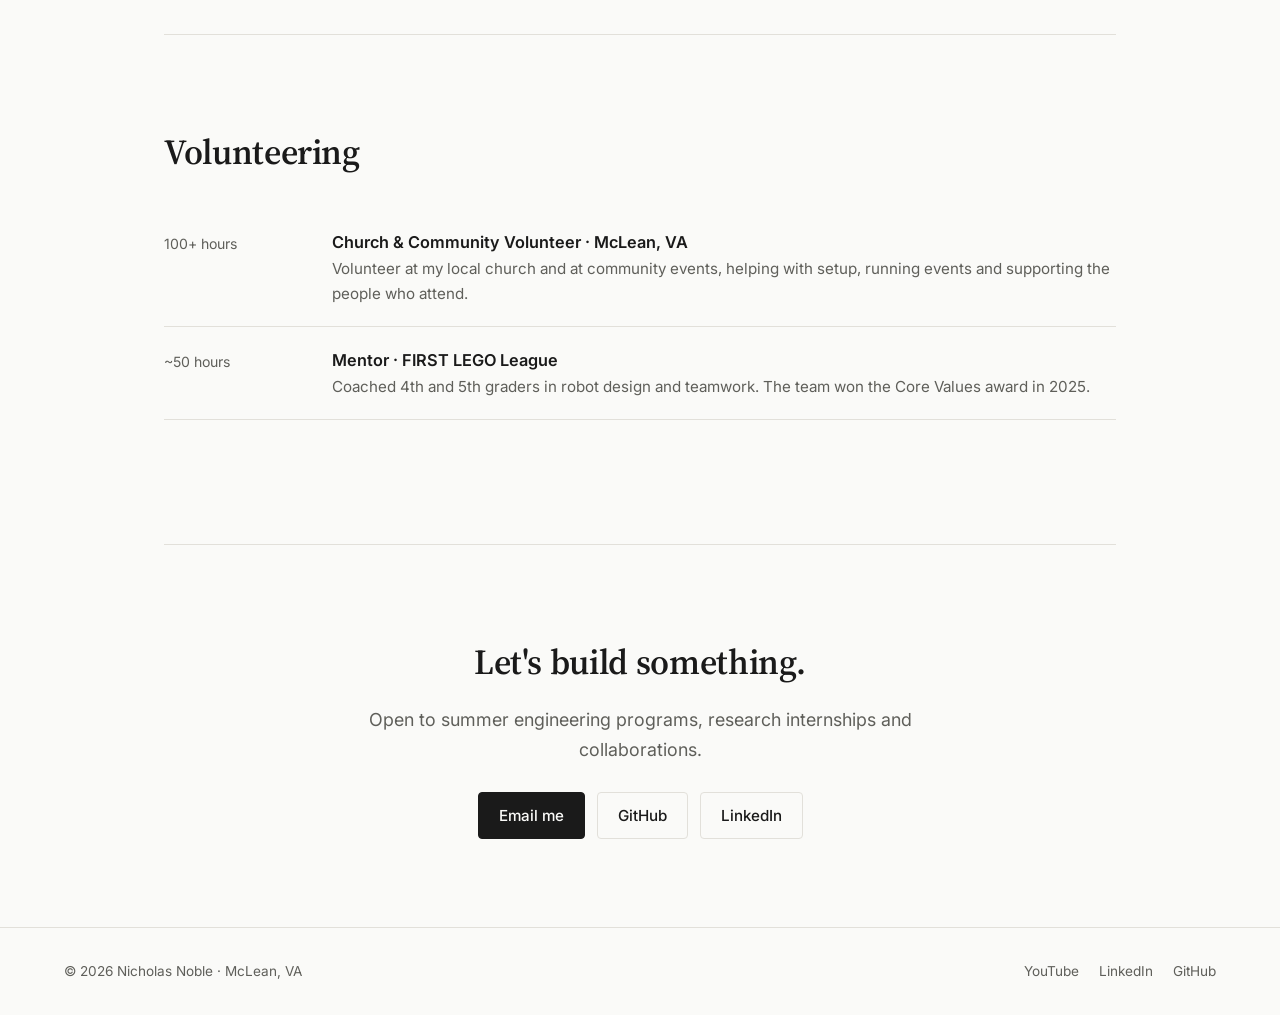
==== commit 8a05174c: "Add Alexandria photo to Gracious Professionalism Co-Authored-By: Claude Opus 5.5 <noreply@anthropic." ====
--- a/index.html
+++ b/index.html
@@ -180,7 +180,7 @@
         <li><span class="date">Summer 2026</span><h3>Paid Intern · National Space Club Scholars Program, NASA Goddard</h3><p>Project <b>CORTEx</b> (Cross-sensor Onboard Reflex &amp; Terrain Exploration), with a six-student team: 90.2% robot arrival rate vs 30.1% baseline, with a terrain classifier under 100 KB instead of about 150 MB. Built a simulation environment with physical robot models so reinforcement-learning algorithms for mobile robots could be developed faster and more realistically. Covered kinematic and dynamic analysis, autonomous path planning and control (Python, MATLAB, C++).</p><img class="story-img portrait" src="assets/photos/nasa-goddard.jpg" alt="Nicholas at NASA Goddard" loading="lazy"><button type="button" class="btn btn-ghost btn-sm nda-btn" style="margin-top:12px">Code on GitHub</button><p class="nda-note" hidden>The code for this project is under an NDA with NASA, so it isn't public.</p></li>
         <li><span class="date">2026 · Present</span><h3>CAD &amp; Fabrication Lead · Saxon Robotics, FRC Team 611 (A team)</h3><p>Lead CAD and fabrication for the A team. Rebuilt our REBUILT robot for WV ROCKS (16th of 30, 2 playoff match wins) and am leading the design and build of our Bunnybots 2026 robot.</p></li>
         <li><span class="date">2025 – 2026</span><h3>Co-Leader, Mechanical &amp; Construction · Saxon Robotics, FRC Team 526 (B team)</h3><p>Led a mechanical and construction team of 10 underclassmen. Designed the 2026 FRC robot and managed its building and testing.</p></li>
-        <li><span class="date">2025</span><h3>Gracious Professionalism Award (2×) · FIRST Robotics</h3><p>Helped opposing teams repair and tune their robots at competitions, earning the Gracious Professionalism award at both Regional and District events. That effort directly provided the base for Langley Robotics to start its B team, Saxon Sparks (526).</p></li>
+        <li><span class="date">2025</span><h3>Gracious Professionalism Award (2×) · FIRST Robotics</h3><p>Helped opposing teams repair and tune their robots at competitions, earning the Gracious Professionalism award at both Regional and District events. That effort directly provided the base for Langley Robotics to start its B team, Saxon Sparks (526).</p><img class="story-img" src="assets/photos/gp-alexandria.jpg" alt="Saxon Robotics members with students from other teams at FCH District Alexandria" loading="lazy"></li>
         <li><span class="date">2025</span><h3>Mentor · FIRST LEGO League</h3><p>Coached 4th and 5th graders to a Core Values award. About 50 volunteer hours.</p></li>
         <li><span class="date">Summer 2025</span><h3>Student · NYU Automation, Robotics & Coding Program</h3><p>Mechatronics course. Built an autonomous path-following, obstacle-avoiding vehicle.</p></li>
         <li><span class="date">2024</span><h3>Adaptive Basketball Catapult · Middle School (8th grade)</h3><p>Designed and built a catapult so a student with a disability could take part in basketball at school.</p><video class="story-img hover-play" src="assets/video/catapult.mp4" poster="assets/photos/catapult.jpg" muted loop playsinline controls preload="none"></video></li>
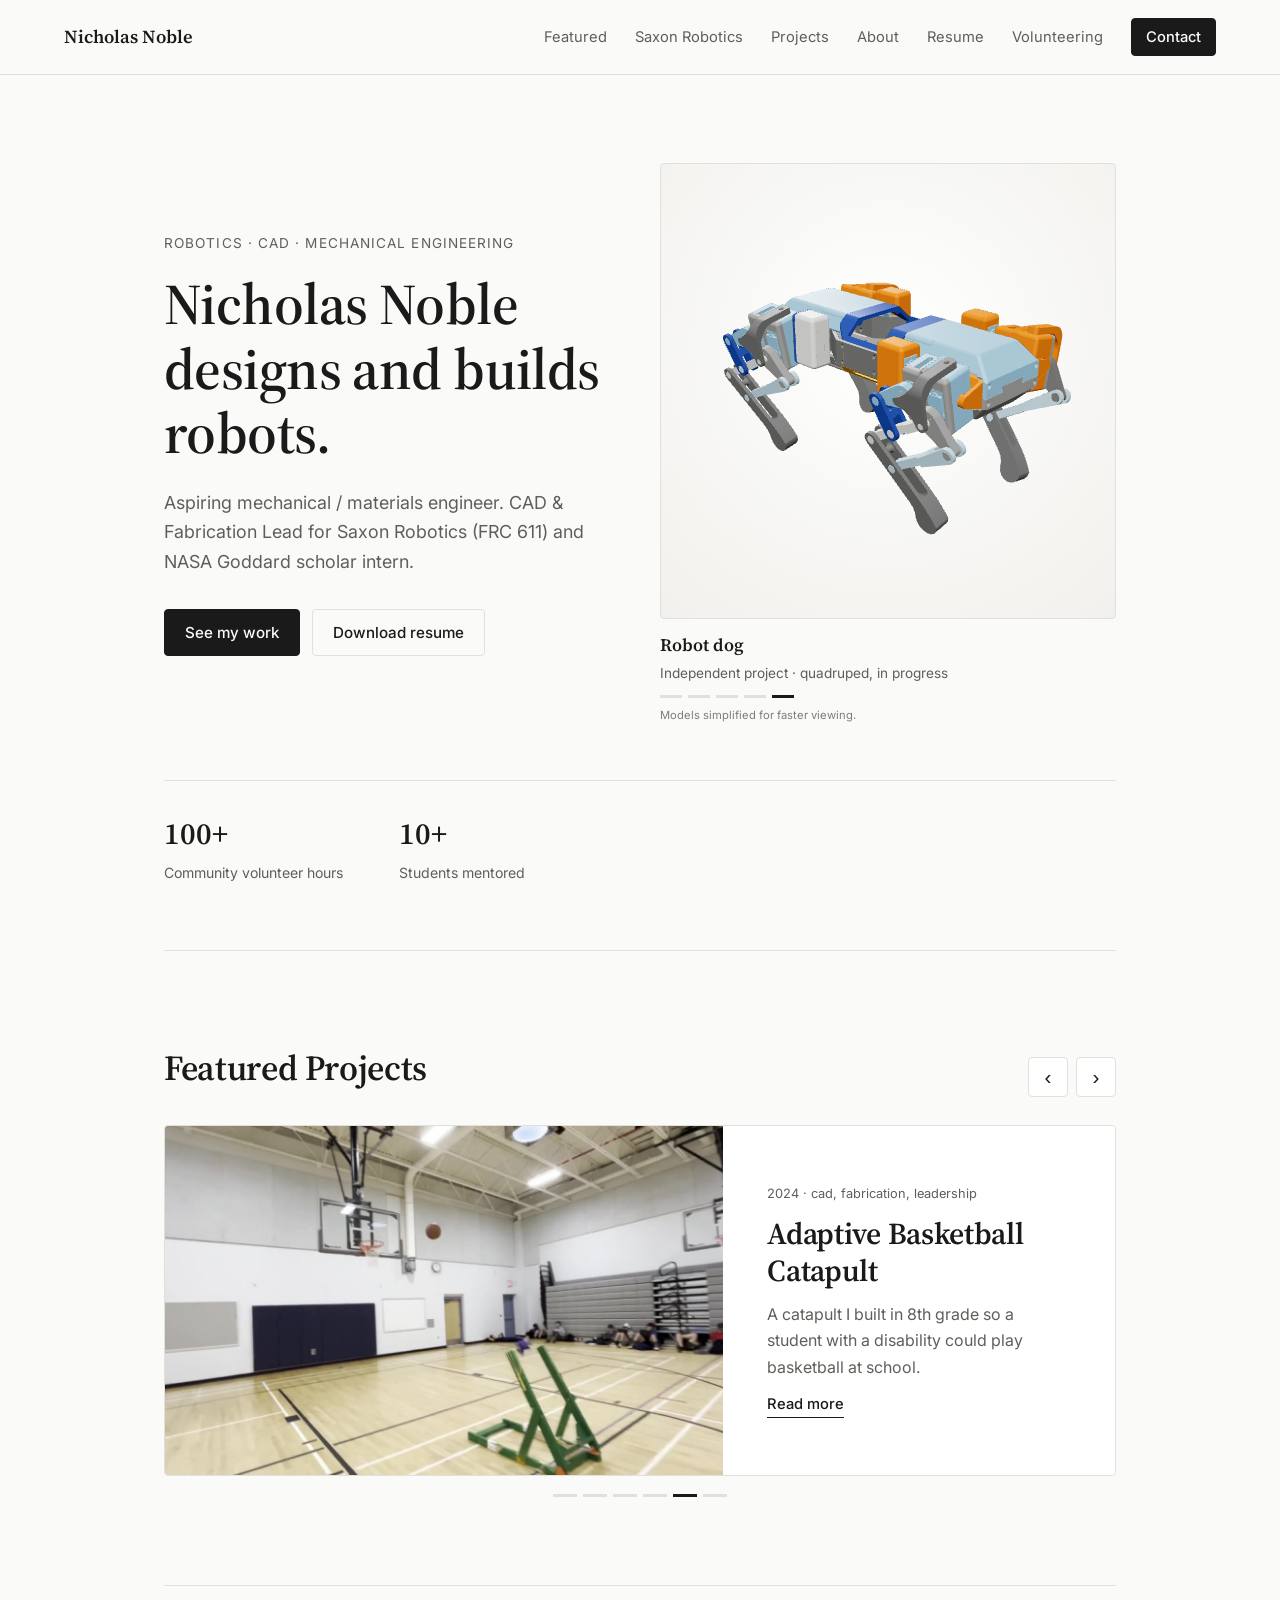
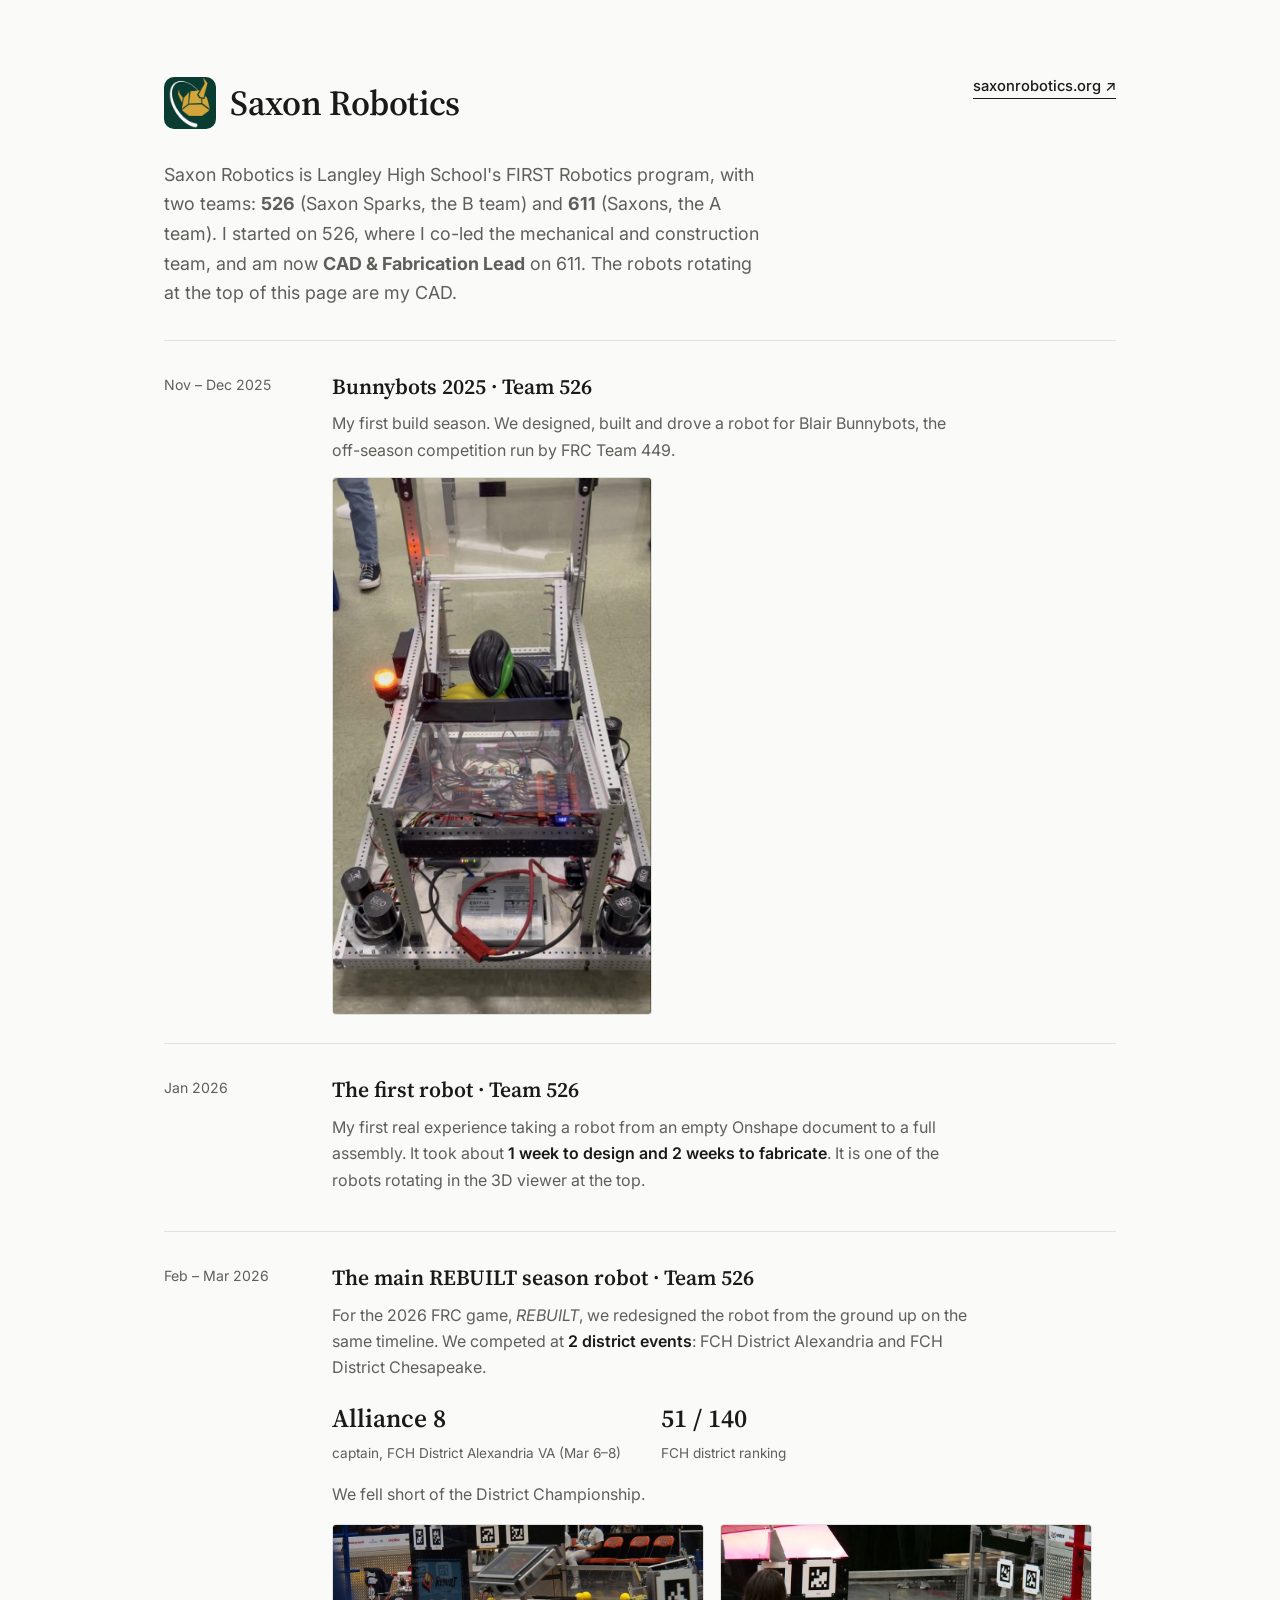
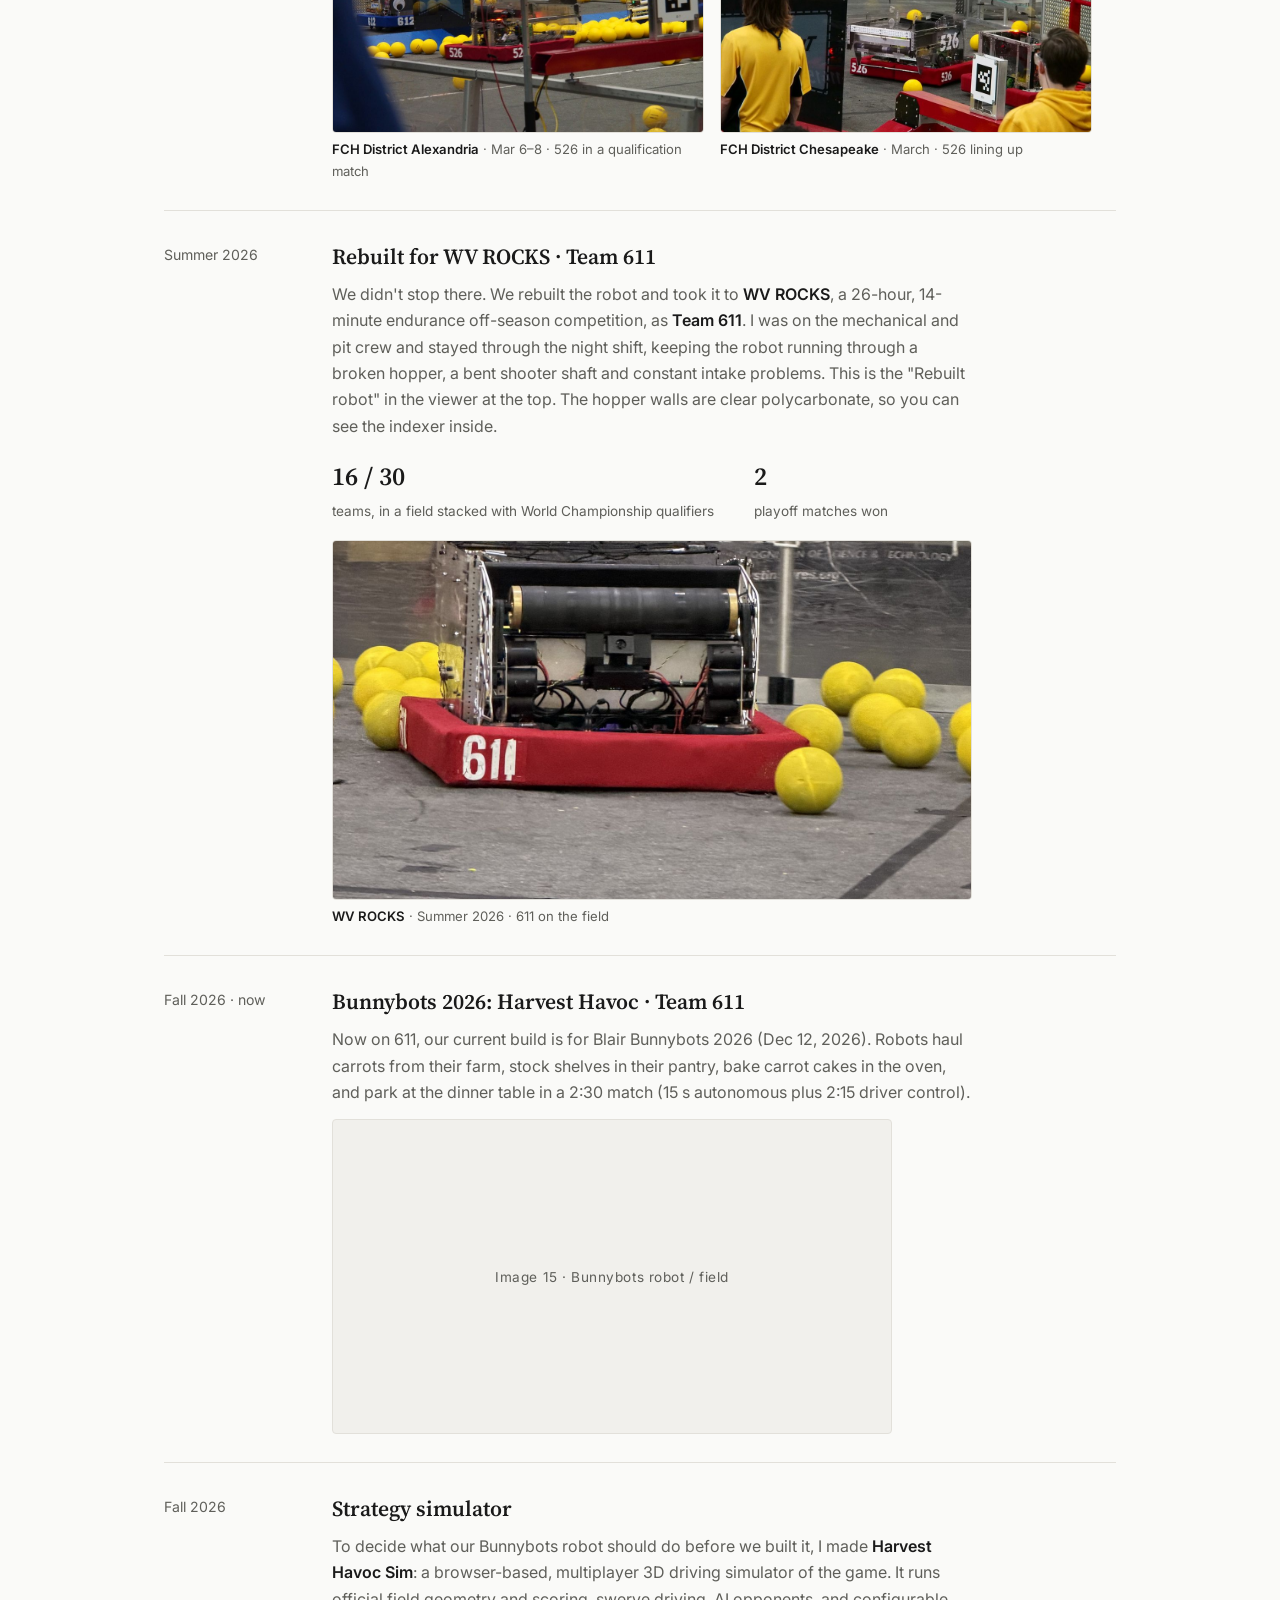
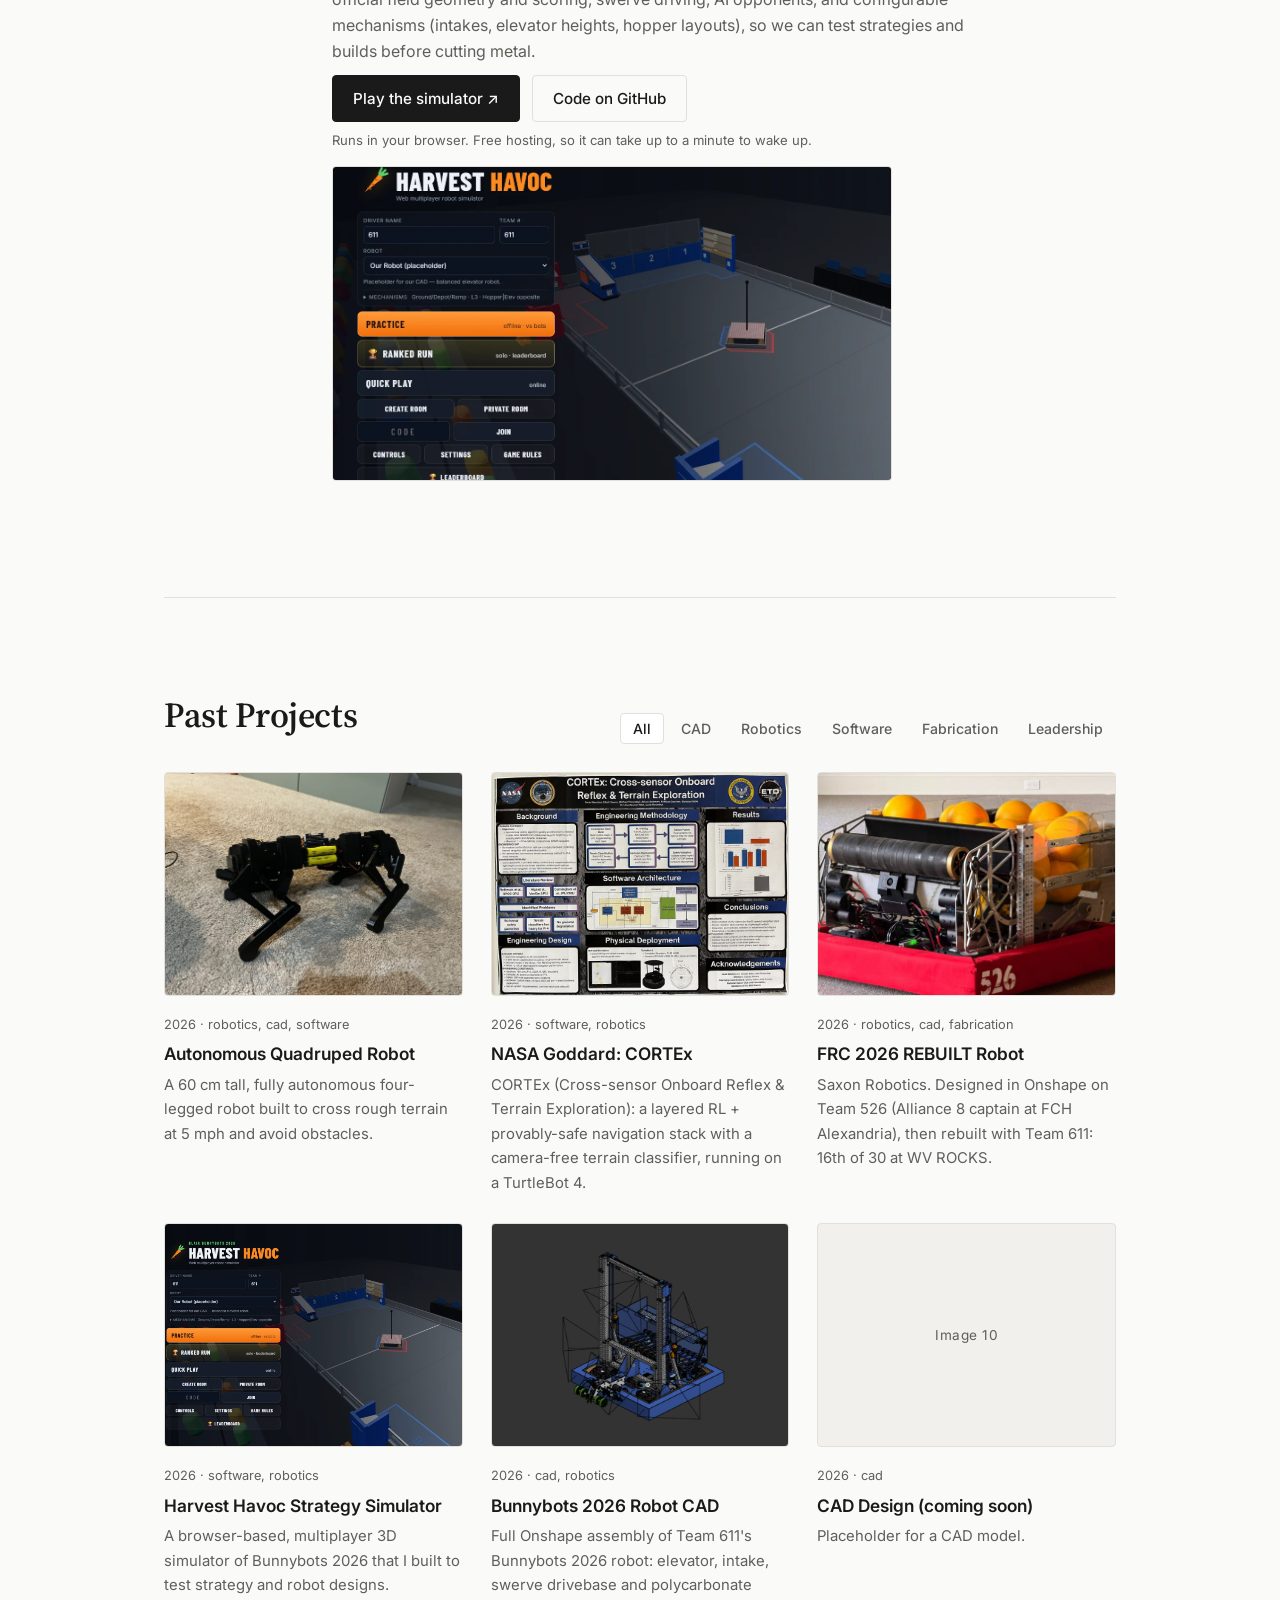
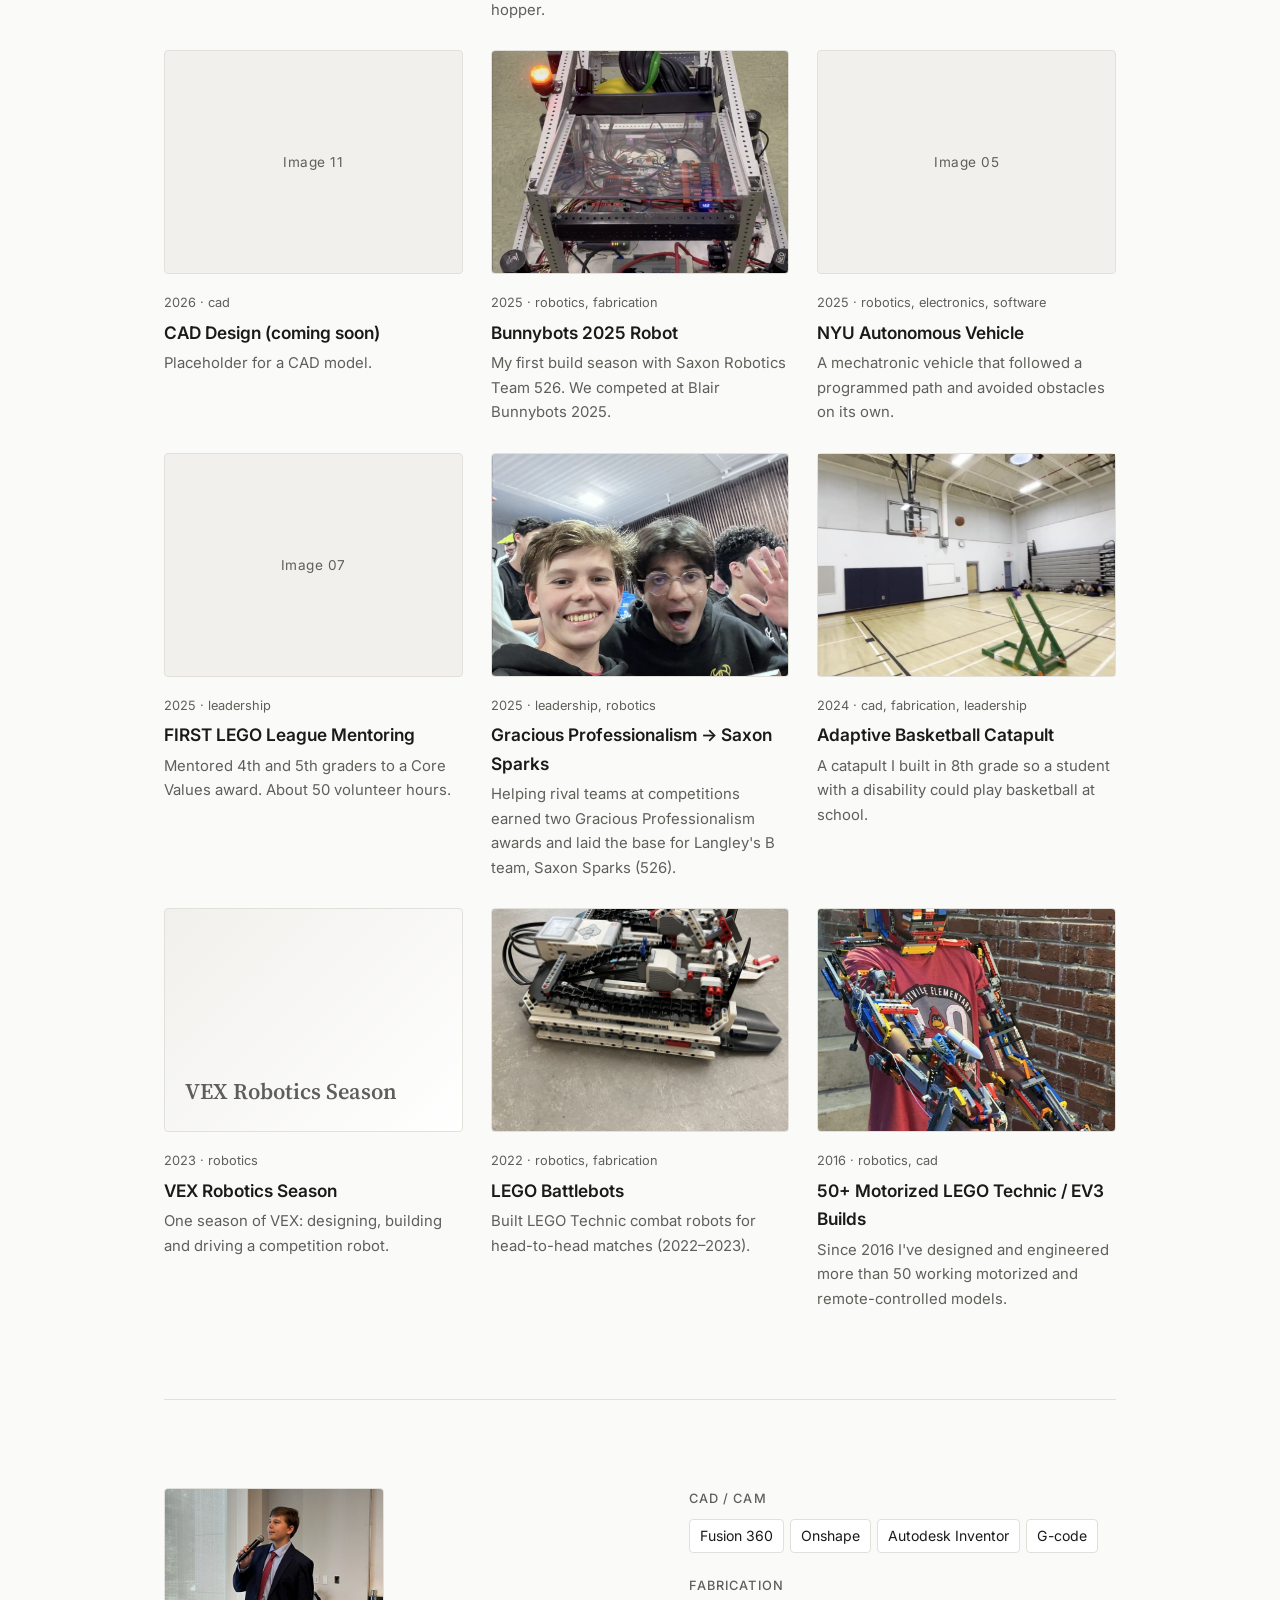
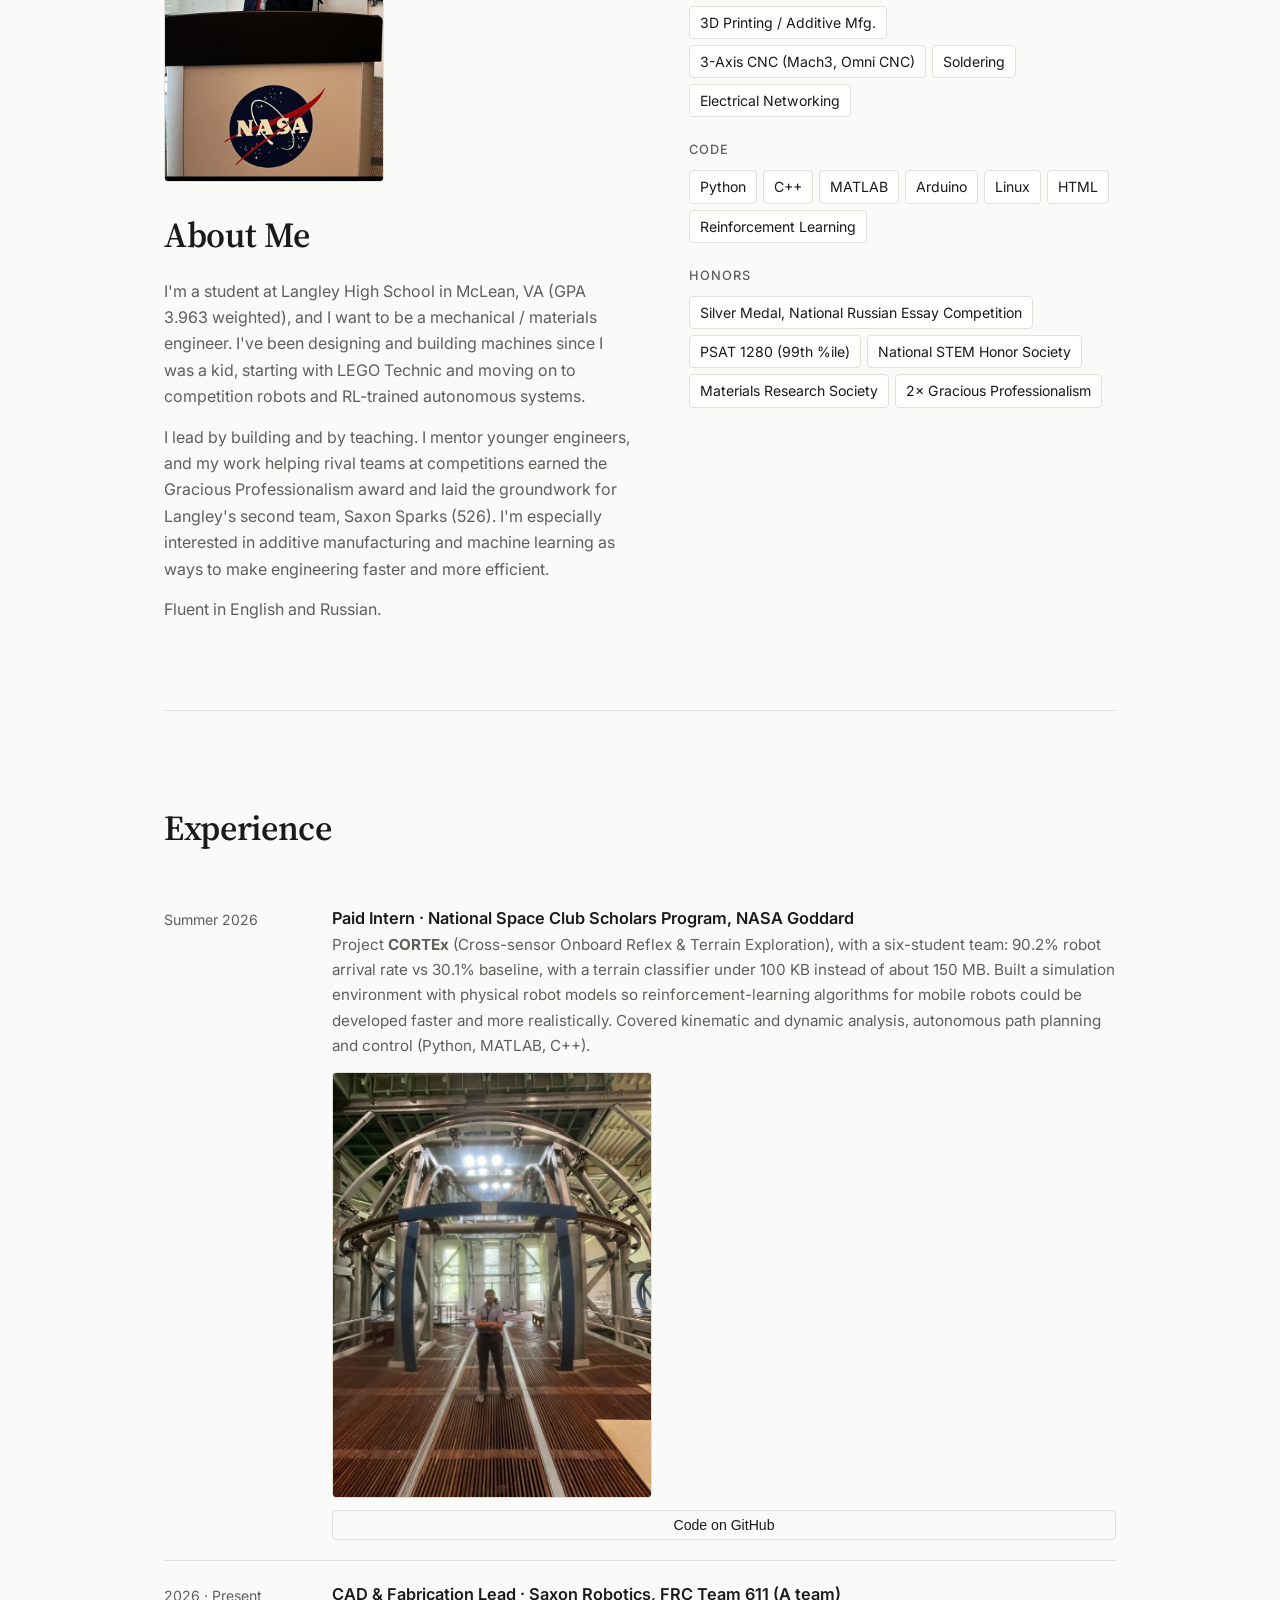
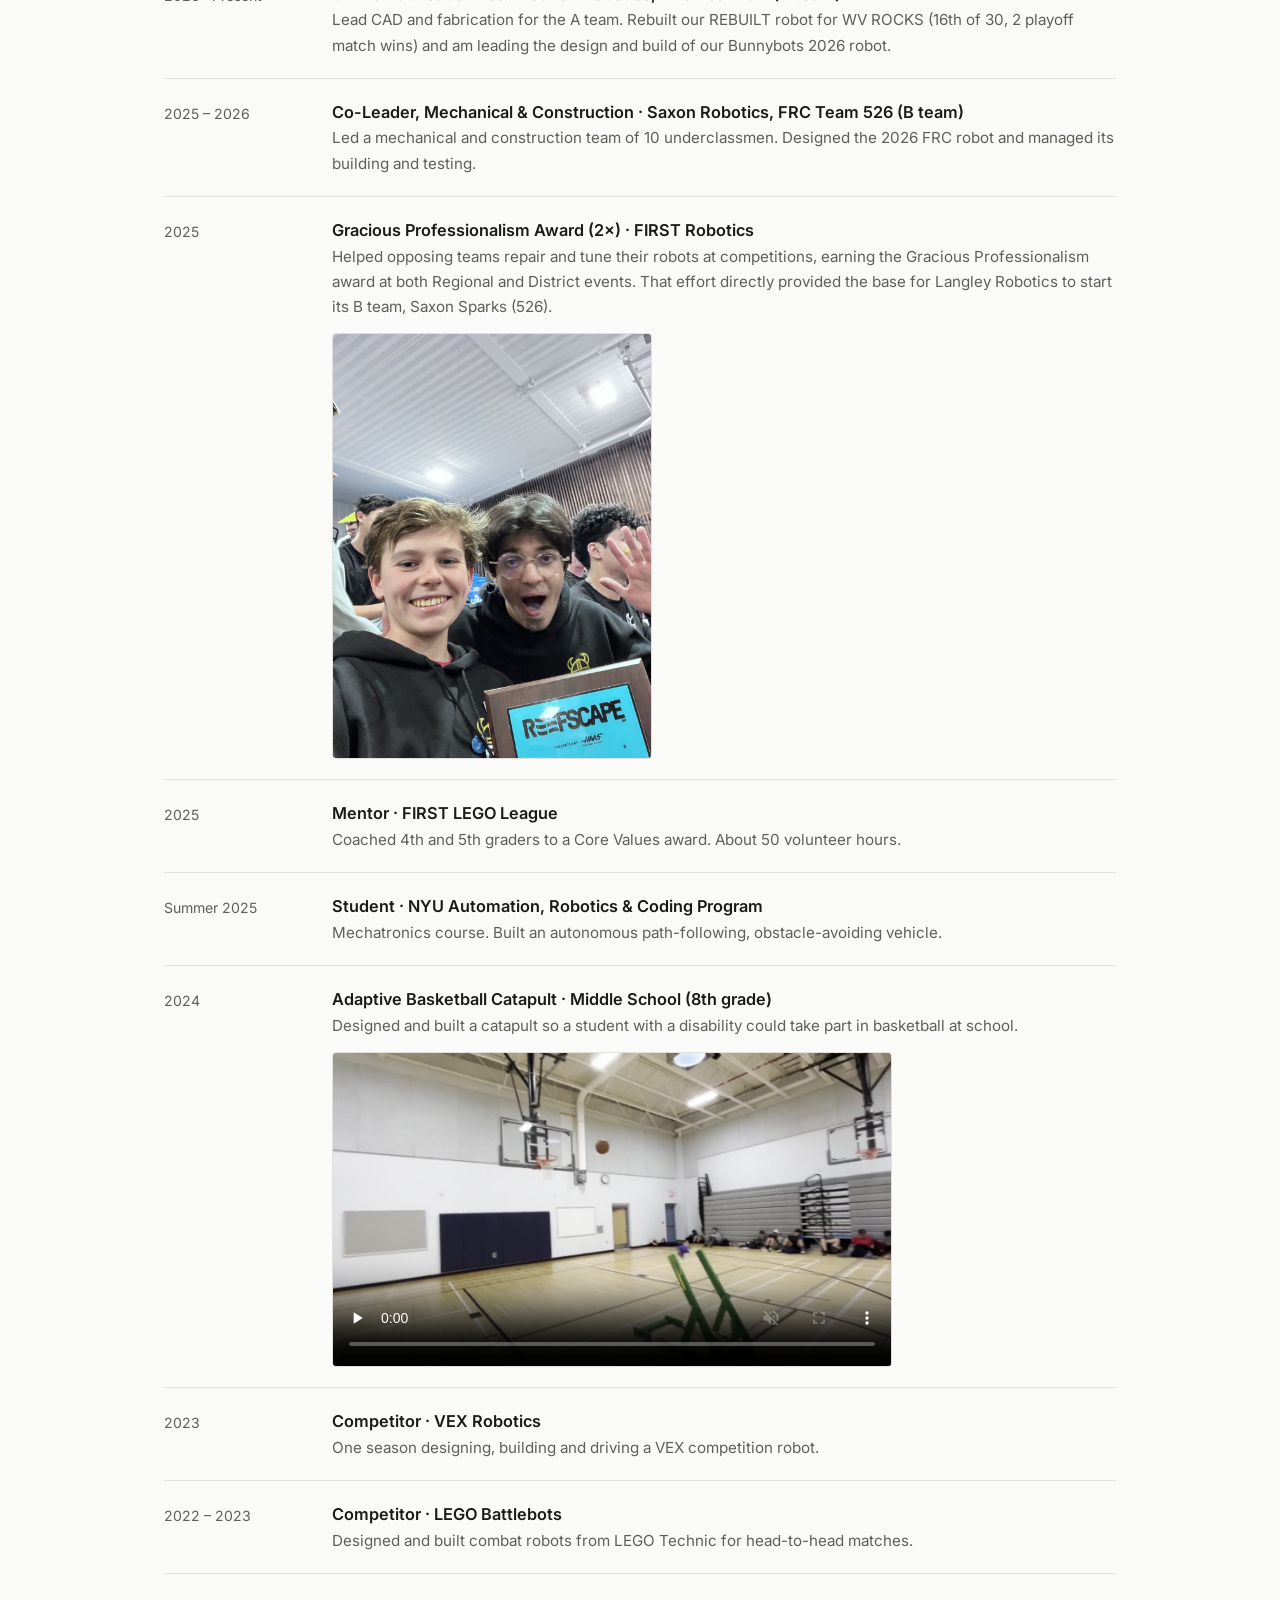
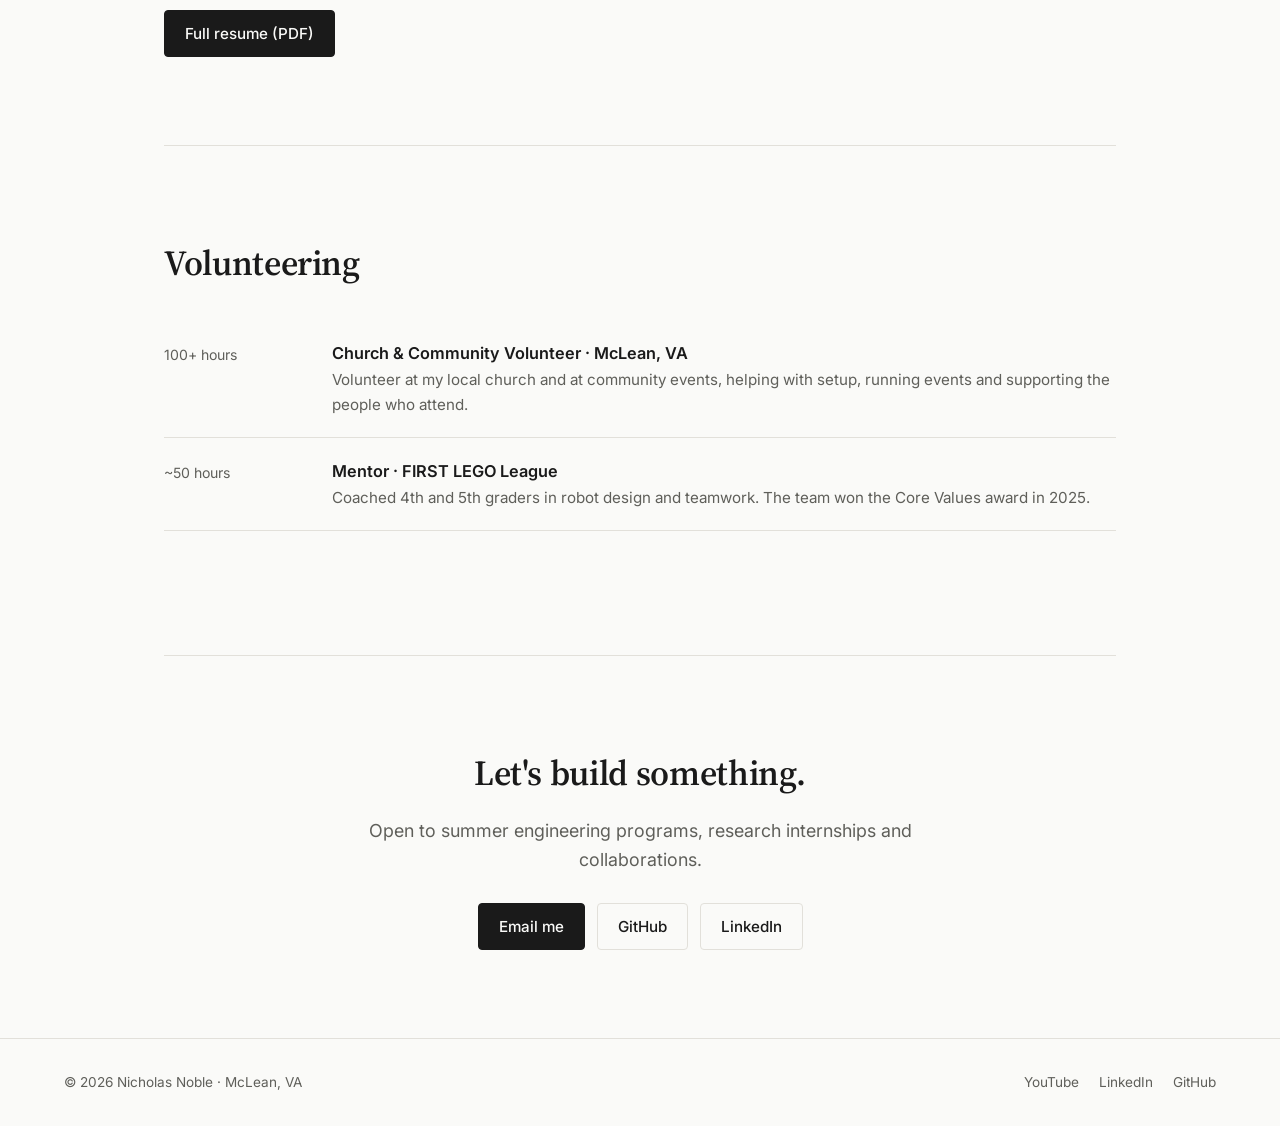
==== commit 7afb3c61: "Replace GP photo with award plaque selfie Co-Authored-By: Claude Opus 5.5 <noreply@anthropic.com> Cl" ====
--- a/index.html
+++ b/index.html
@@ -180,7 +180,7 @@
         <li><span class="date">Summer 2026</span><h3>Paid Intern · National Space Club Scholars Program, NASA Goddard</h3><p>Project <b>CORTEx</b> (Cross-sensor Onboard Reflex &amp; Terrain Exploration), with a six-student team: 90.2% robot arrival rate vs 30.1% baseline, with a terrain classifier under 100 KB instead of about 150 MB. Built a simulation environment with physical robot models so reinforcement-learning algorithms for mobile robots could be developed faster and more realistically. Covered kinematic and dynamic analysis, autonomous path planning and control (Python, MATLAB, C++).</p><img class="story-img portrait" src="assets/photos/nasa-goddard.jpg" alt="Nicholas at NASA Goddard" loading="lazy"><button type="button" class="btn btn-ghost btn-sm nda-btn" style="margin-top:12px">Code on GitHub</button><p class="nda-note" hidden>The code for this project is under an NDA with NASA, so it isn't public.</p></li>
         <li><span class="date">2026 · Present</span><h3>CAD &amp; Fabrication Lead · Saxon Robotics, FRC Team 611 (A team)</h3><p>Lead CAD and fabrication for the A team. Rebuilt our REBUILT robot for WV ROCKS (16th of 30, 2 playoff match wins) and am leading the design and build of our Bunnybots 2026 robot.</p></li>
         <li><span class="date">2025 – 2026</span><h3>Co-Leader, Mechanical &amp; Construction · Saxon Robotics, FRC Team 526 (B team)</h3><p>Led a mechanical and construction team of 10 underclassmen. Designed the 2026 FRC robot and managed its building and testing.</p></li>
-        <li><span class="date">2025</span><h3>Gracious Professionalism Award (2×) · FIRST Robotics</h3><p>Helped opposing teams repair and tune their robots at competitions, earning the Gracious Professionalism award at both Regional and District events. That effort directly provided the base for Langley Robotics to start its B team, Saxon Sparks (526).</p><img class="story-img" src="assets/photos/gp-alexandria.jpg" alt="Saxon Robotics members with students from other teams at FCH District Alexandria" loading="lazy"></li>
+        <li><span class="date">2025</span><h3>Gracious Professionalism Award (2×) · FIRST Robotics</h3><p>Helped opposing teams repair and tune their robots at competitions, earning the Gracious Professionalism award at both Regional and District events. That effort directly provided the base for Langley Robotics to start its B team, Saxon Sparks (526).</p><img class="story-img portrait" src="assets/photos/gp-alexandria.jpg" alt="Nicholas with a teammate holding the REEFSCAPE Gracious Professionalism award plaque" loading="lazy"></li>
         <li><span class="date">2025</span><h3>Mentor · FIRST LEGO League</h3><p>Coached 4th and 5th graders to a Core Values award. About 50 volunteer hours.</p></li>
         <li><span class="date">Summer 2025</span><h3>Student · NYU Automation, Robotics & Coding Program</h3><p>Mechatronics course. Built an autonomous path-following, obstacle-avoiding vehicle.</p></li>
         <li><span class="date">2024</span><h3>Adaptive Basketball Catapult · Middle School (8th grade)</h3><p>Designed and built a catapult so a student with a disability could take part in basketball at school.</p><video class="story-img hover-play" src="assets/video/catapult.mp4" poster="assets/photos/catapult.jpg" muted loop playsinline controls preload="none"></video></li>
--- a/style.css
+++ b/style.css
@@ -157,3 +157,5 @@
 .m-video{position:absolute;inset:0;width:100%;height:100%;object-fit:contain;background:#000}
 video.story-img{background:#000}
 .card video.hover-play{width:100%;height:100%;object-fit:cover;display:block}
+.card .img.no-img{display:flex;align-items:flex-end;padding:20px;background:linear-gradient(135deg,var(--bg2),var(--card));font-family:var(--serif);font-size:1.4rem;font-weight:600;color:var(--muted)}
+.modal-img[hidden]{display:none}
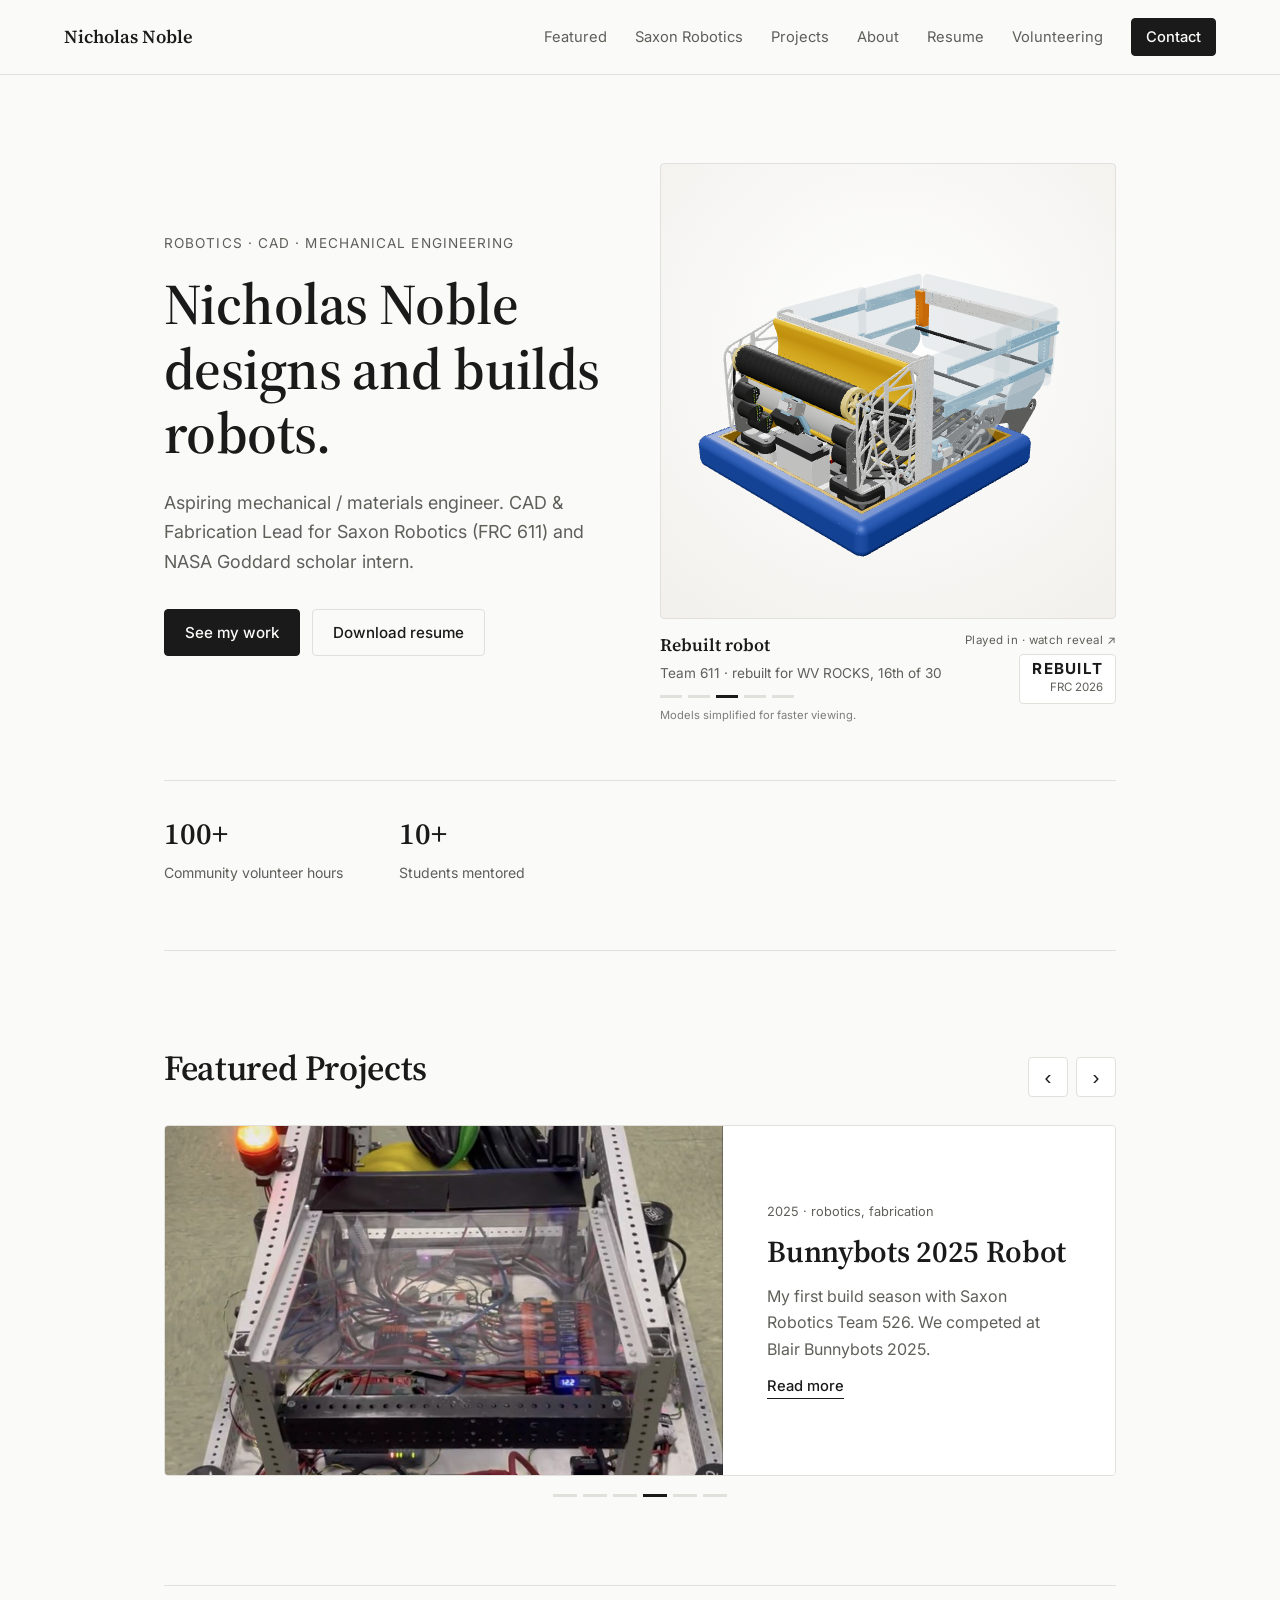
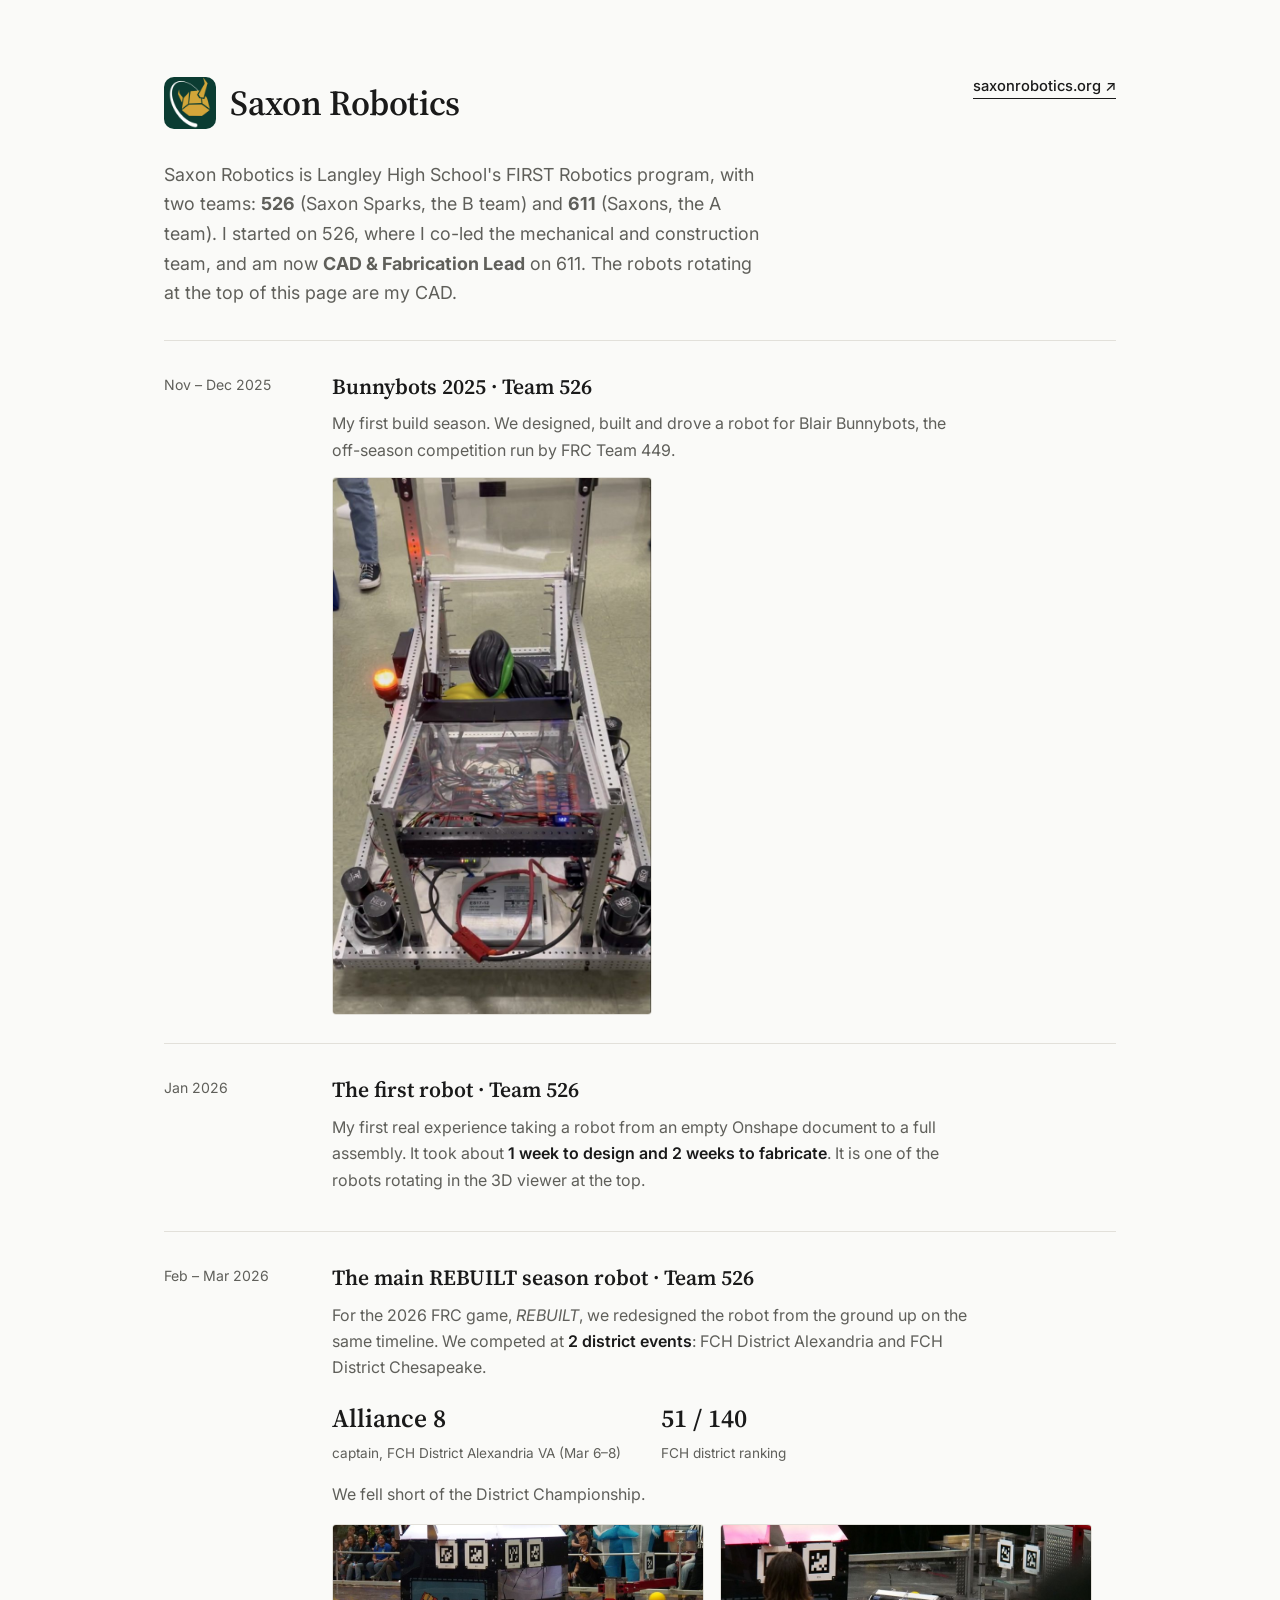
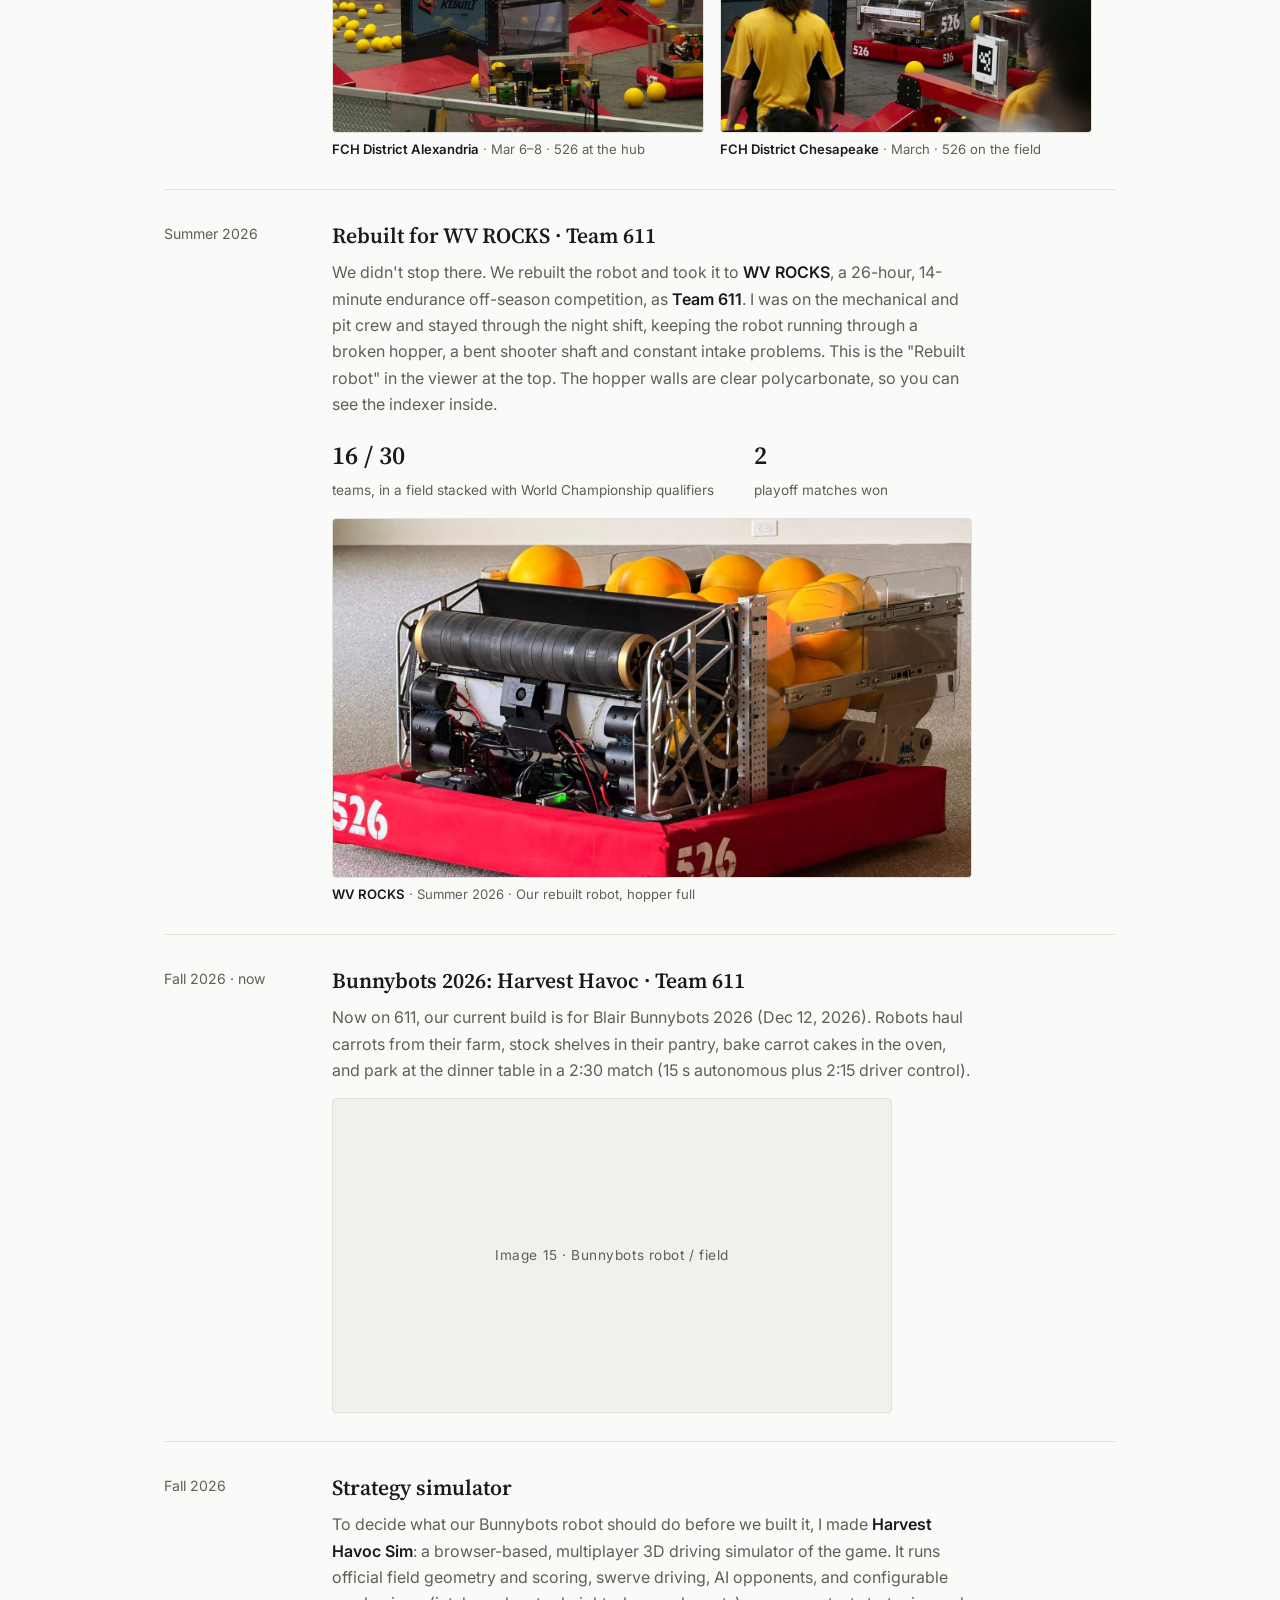
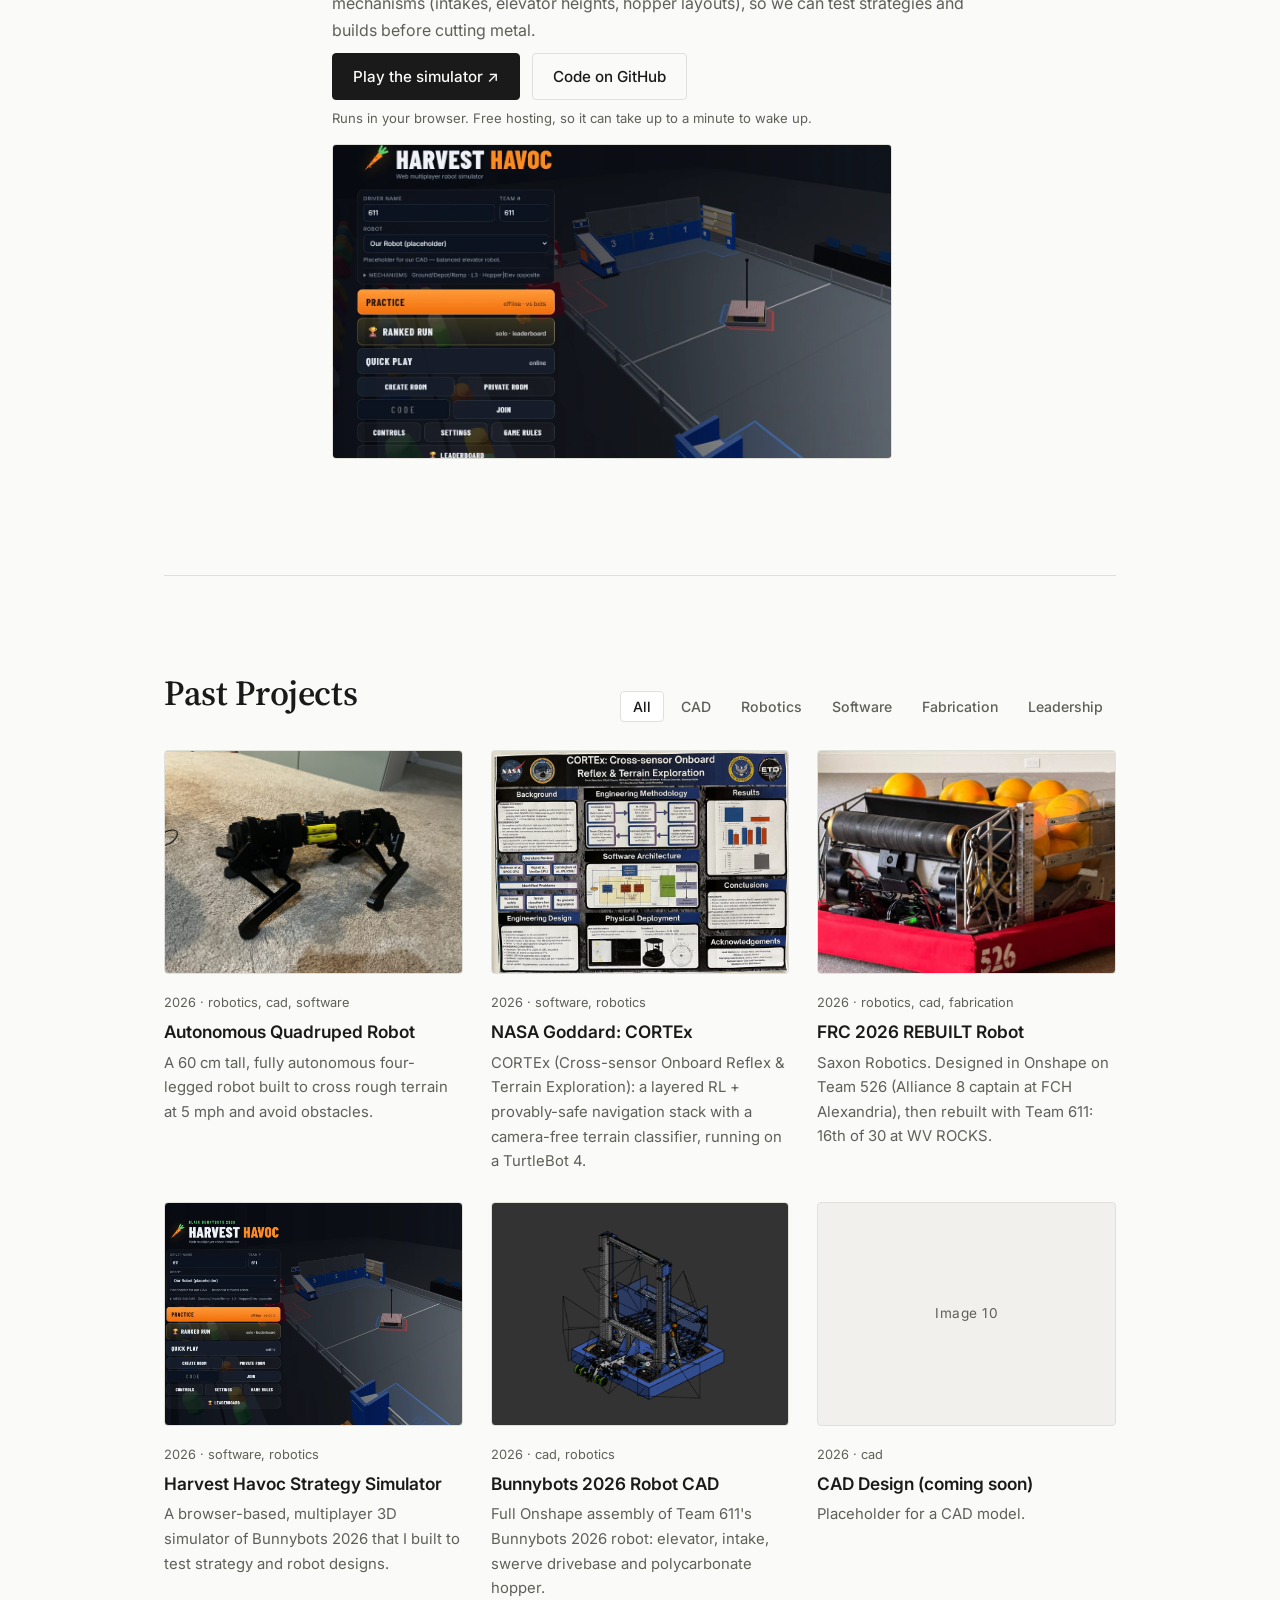
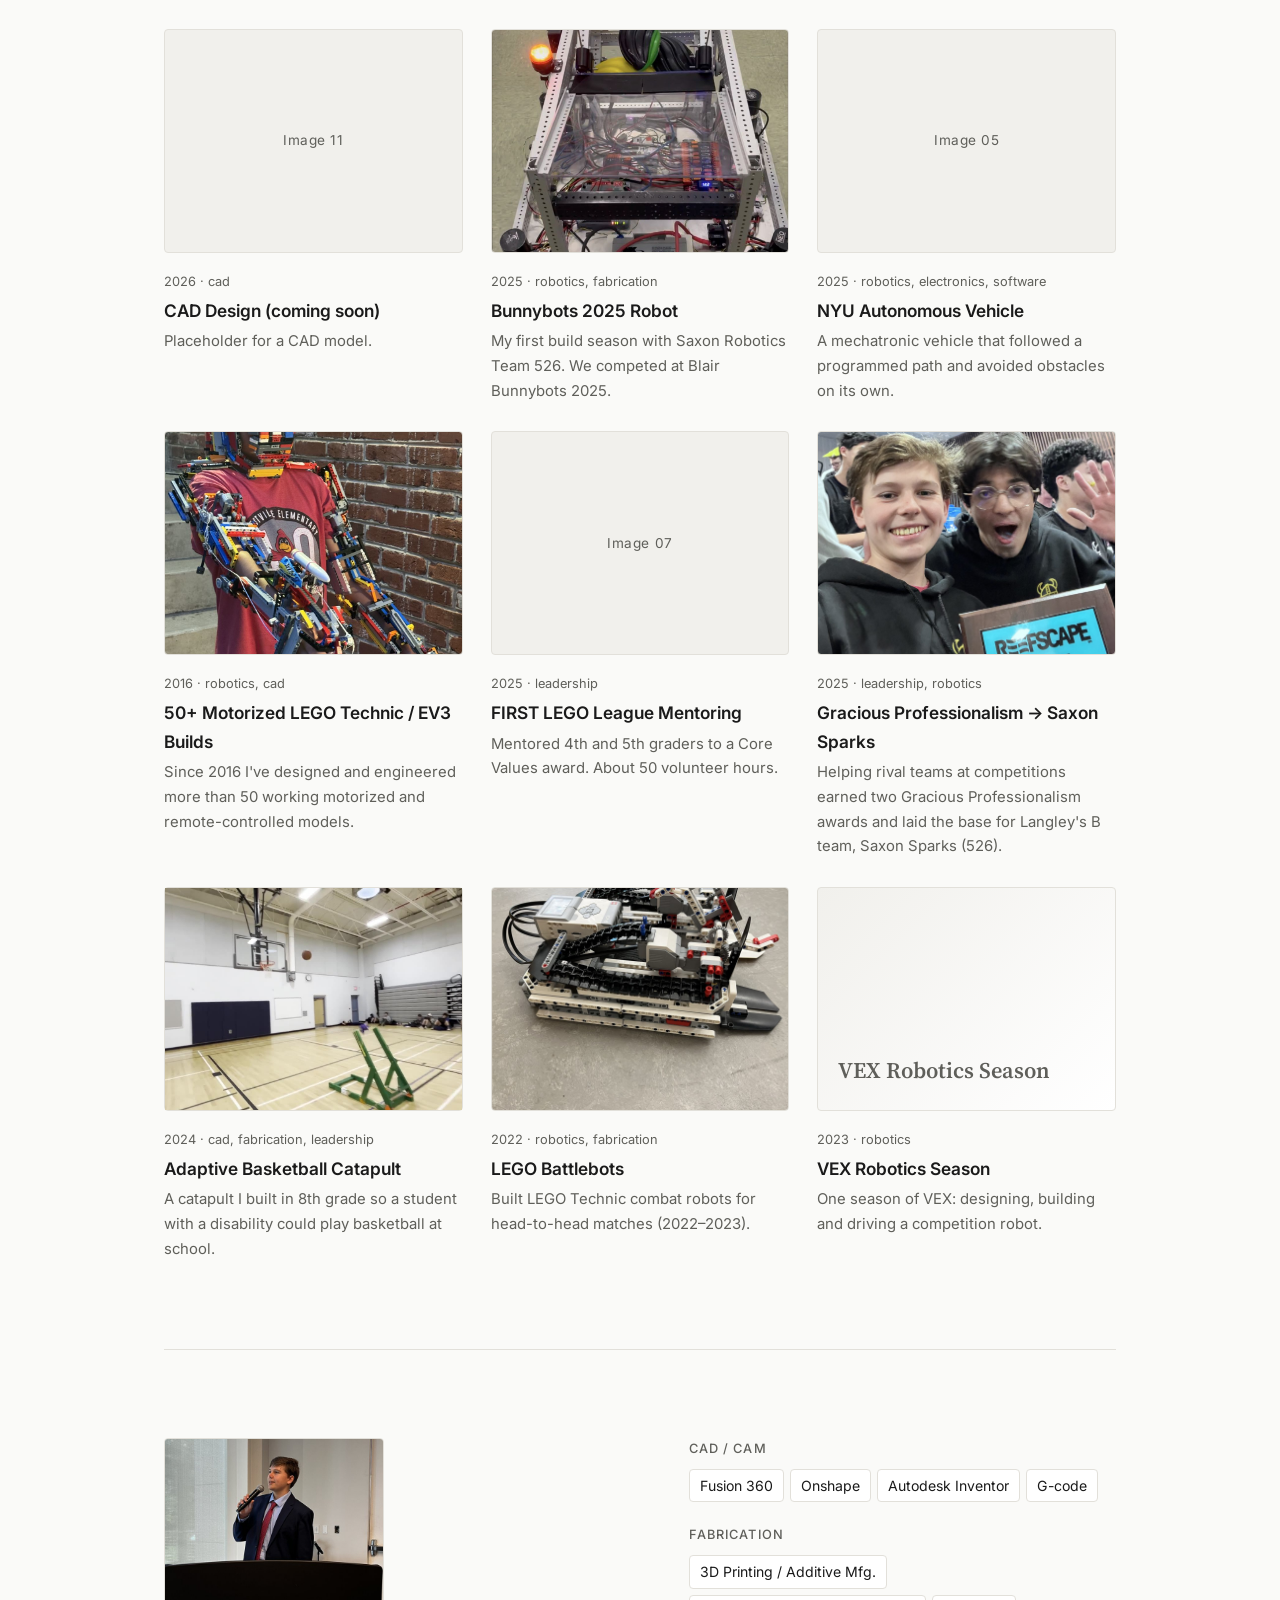
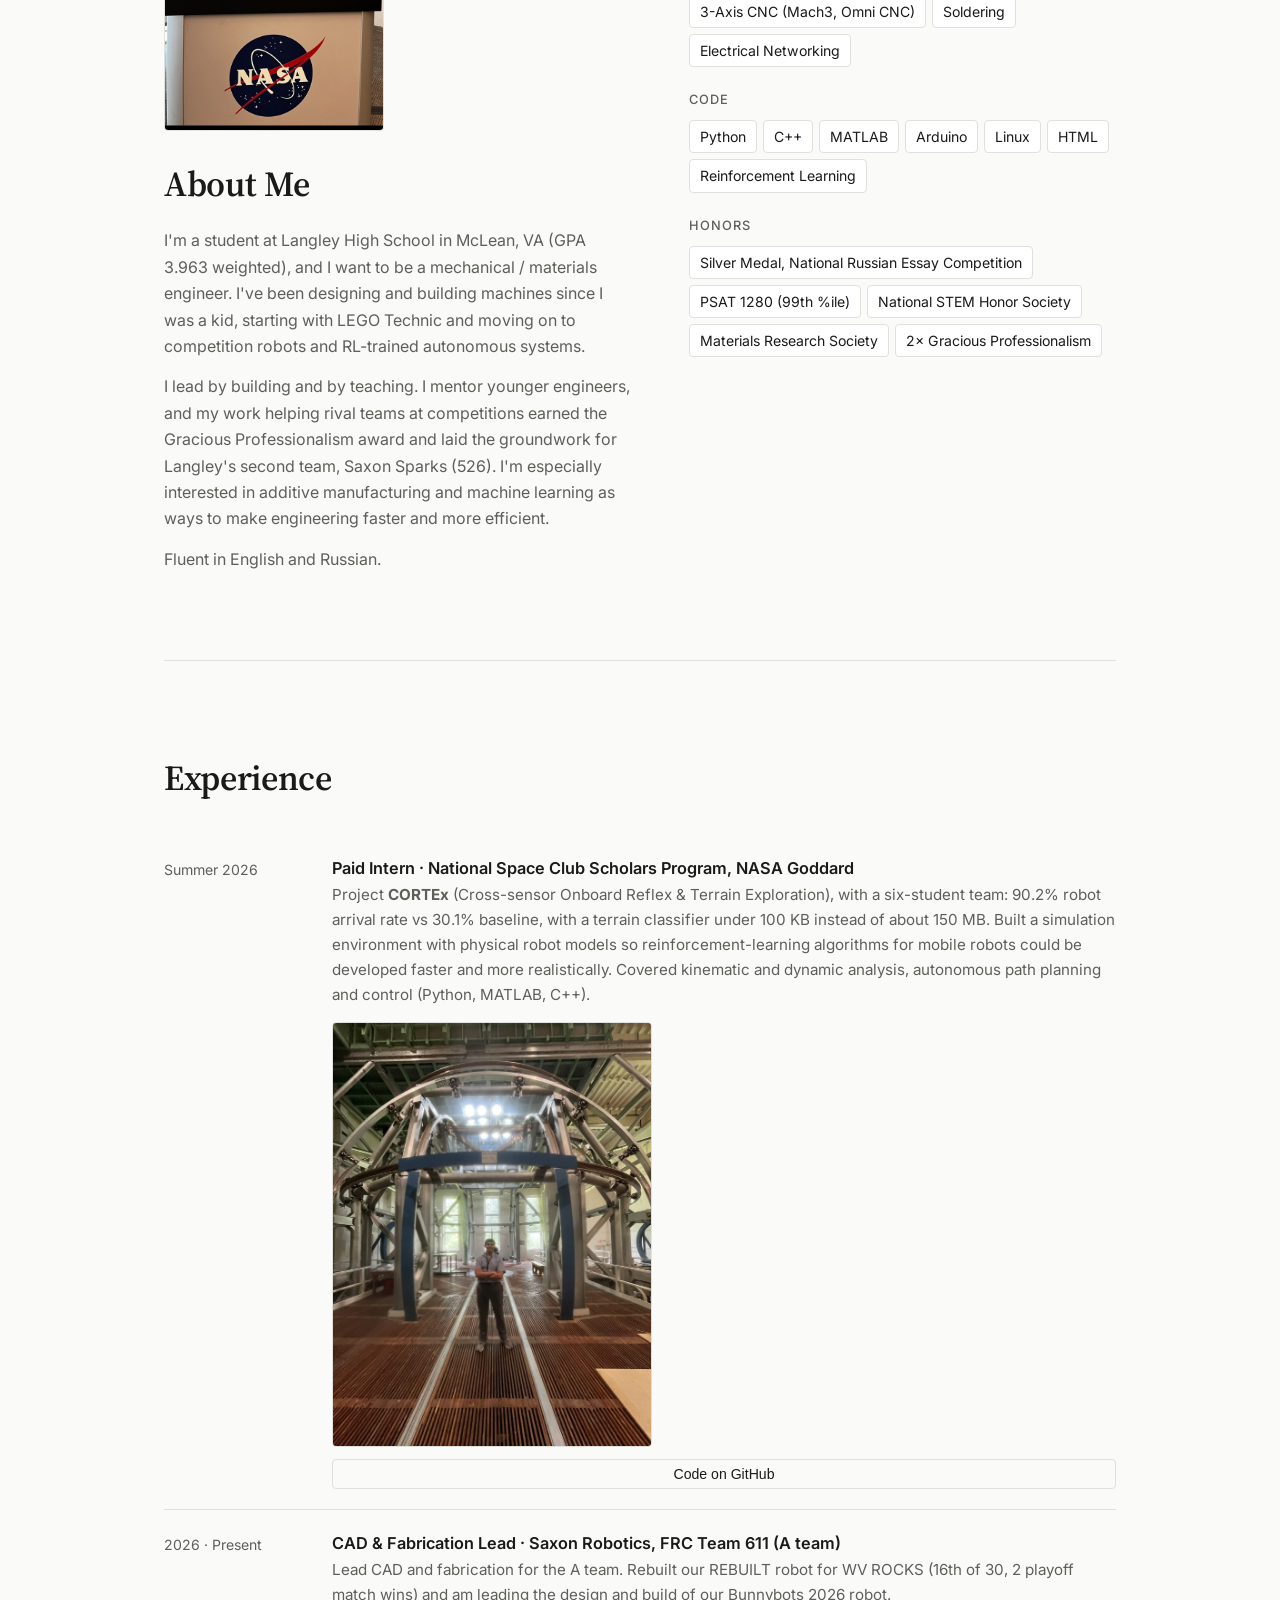
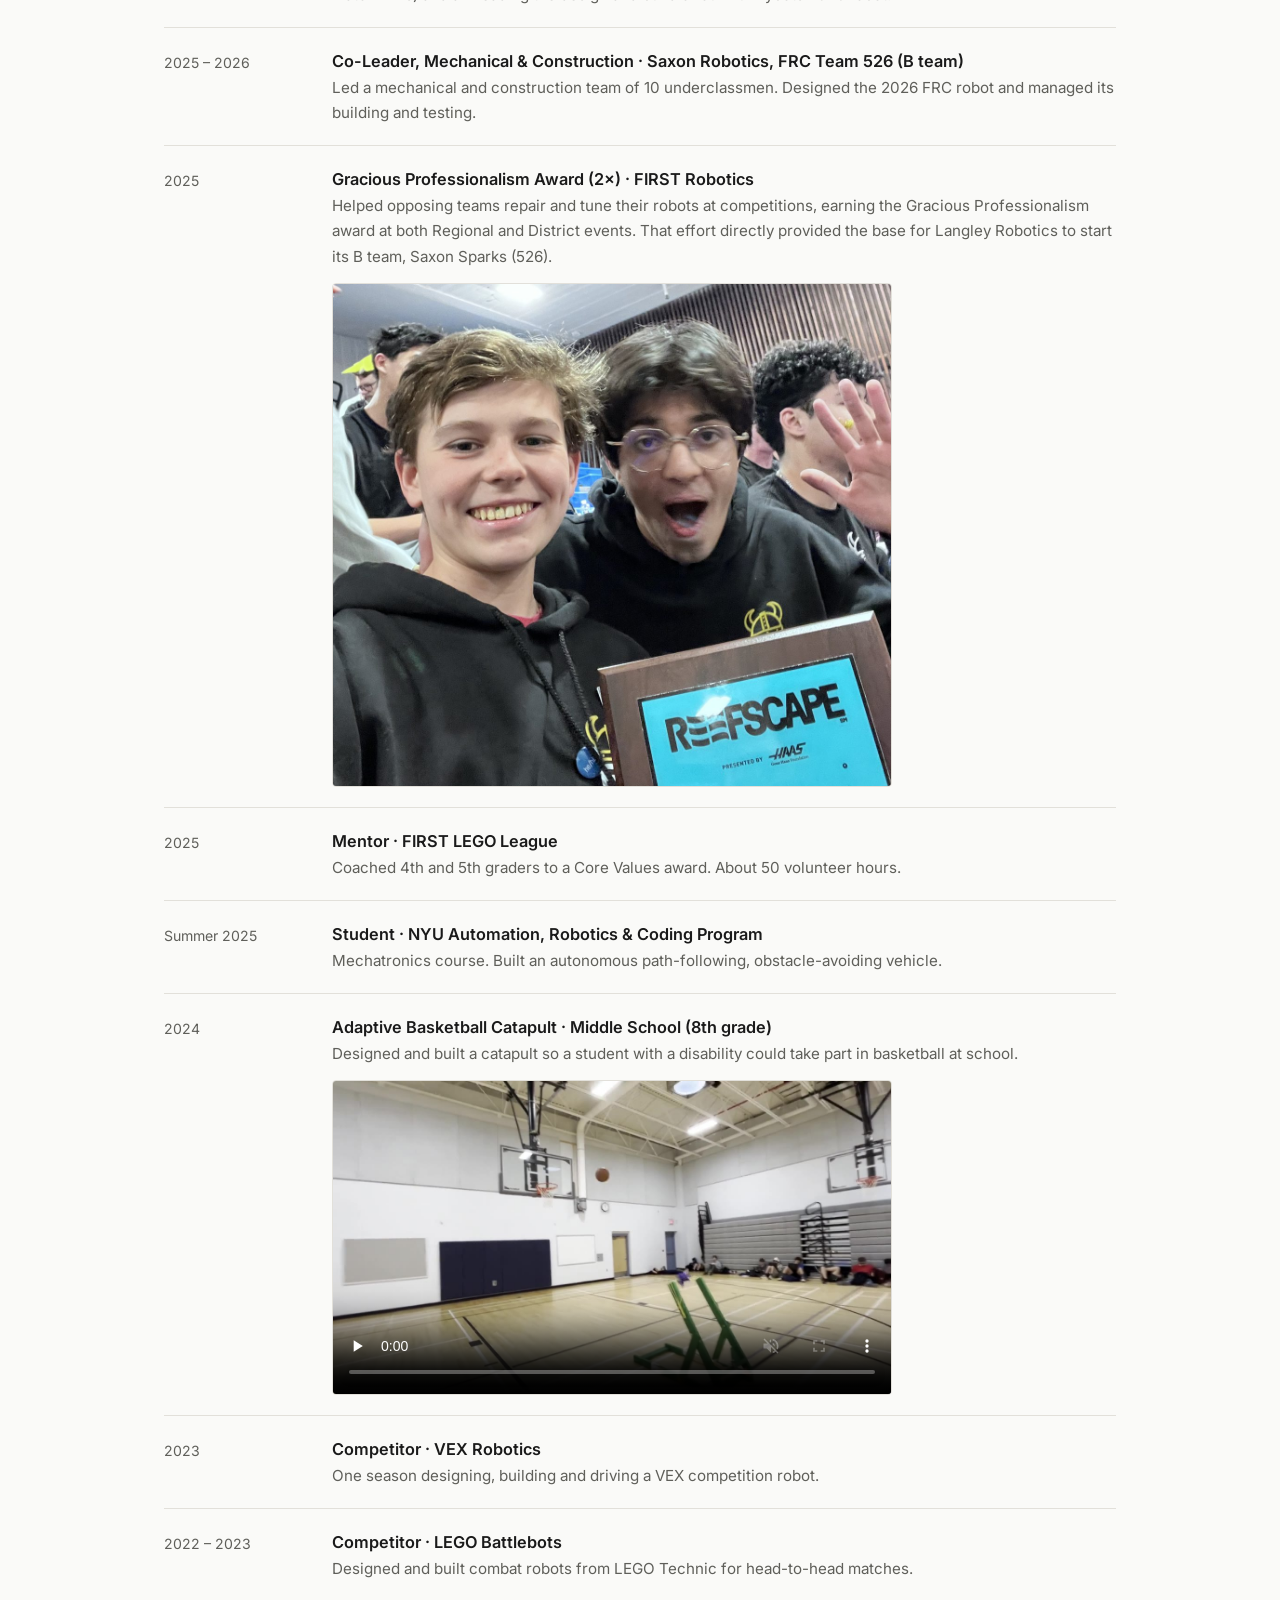
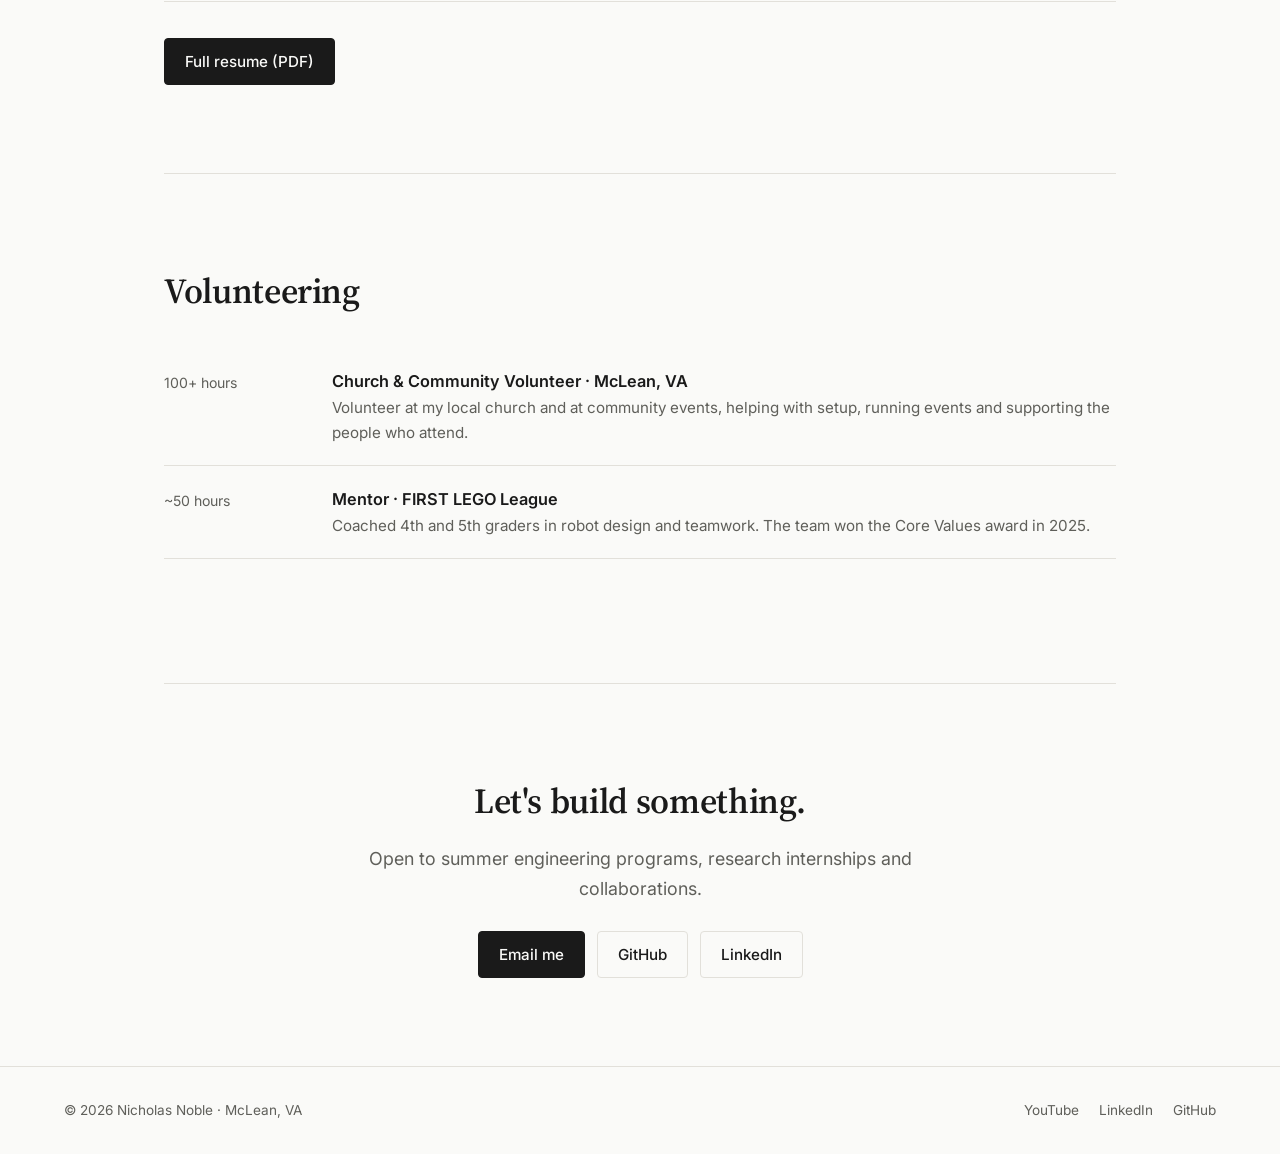
==== commit eac240b9: "Bunnybots 2025 CAD with clear panels, GP crop, project order tweaks Co-Authored-By: Claude Opus 5.5 " ====
--- a/index.html
+++ b/index.html
@@ -180,7 +180,7 @@
         <li><span class="date">Summer 2026</span><h3>Paid Intern · National Space Club Scholars Program, NASA Goddard</h3><p>Project <b>CORTEx</b> (Cross-sensor Onboard Reflex &amp; Terrain Exploration), with a six-student team: 90.2% robot arrival rate vs 30.1% baseline, with a terrain classifier under 100 KB instead of about 150 MB. Built a simulation environment with physical robot models so reinforcement-learning algorithms for mobile robots could be developed faster and more realistically. Covered kinematic and dynamic analysis, autonomous path planning and control (Python, MATLAB, C++).</p><img class="story-img portrait" src="assets/photos/nasa-goddard.jpg" alt="Nicholas at NASA Goddard" loading="lazy"><button type="button" class="btn btn-ghost btn-sm nda-btn" style="margin-top:12px">Code on GitHub</button><p class="nda-note" hidden>The code for this project is under an NDA with NASA, so it isn't public.</p></li>
         <li><span class="date">2026 · Present</span><h3>CAD &amp; Fabrication Lead · Saxon Robotics, FRC Team 611 (A team)</h3><p>Lead CAD and fabrication for the A team. Rebuilt our REBUILT robot for WV ROCKS (16th of 30, 2 playoff match wins) and am leading the design and build of our Bunnybots 2026 robot.</p></li>
         <li><span class="date">2025 – 2026</span><h3>Co-Leader, Mechanical &amp; Construction · Saxon Robotics, FRC Team 526 (B team)</h3><p>Led a mechanical and construction team of 10 underclassmen. Designed the 2026 FRC robot and managed its building and testing.</p></li>
-        <li><span class="date">2025</span><h3>Gracious Professionalism Award (2×) · FIRST Robotics</h3><p>Helped opposing teams repair and tune their robots at competitions, earning the Gracious Professionalism award at both Regional and District events. That effort directly provided the base for Langley Robotics to start its B team, Saxon Sparks (526).</p><img class="story-img portrait" src="assets/photos/gp-alexandria.jpg" alt="Nicholas with a teammate holding the REEFSCAPE Gracious Professionalism award plaque" loading="lazy"></li>
+        <li><span class="date">2025</span><h3>Gracious Professionalism Award (2×) · FIRST Robotics</h3><p>Helped opposing teams repair and tune their robots at competitions, earning the Gracious Professionalism award at both Regional and District events. That effort directly provided the base for Langley Robotics to start its B team, Saxon Sparks (526).</p><img class="story-img" style="aspect-ratio:auto" src="assets/photos/gp-alexandria.jpg" alt="Nicholas with a teammate holding the REEFSCAPE Gracious Professionalism award plaque" loading="lazy"></li>
         <li><span class="date">2025</span><h3>Mentor · FIRST LEGO League</h3><p>Coached 4th and 5th graders to a Core Values award. About 50 volunteer hours.</p></li>
         <li><span class="date">Summer 2025</span><h3>Student · NYU Automation, Robotics & Coding Program</h3><p>Mechatronics course. Built an autonomous path-following, obstacle-avoiding vehicle.</p></li>
         <li><span class="date">2024</span><h3>Adaptive Basketball Catapult · Middle School (8th grade)</h3><p>Designed and built a catapult so a student with a disability could take part in basketball at school.</p><video class="story-img hover-play" src="assets/video/catapult.mp4" poster="assets/photos/catapult.jpg" muted loop playsinline controls preload="none"></video></li>
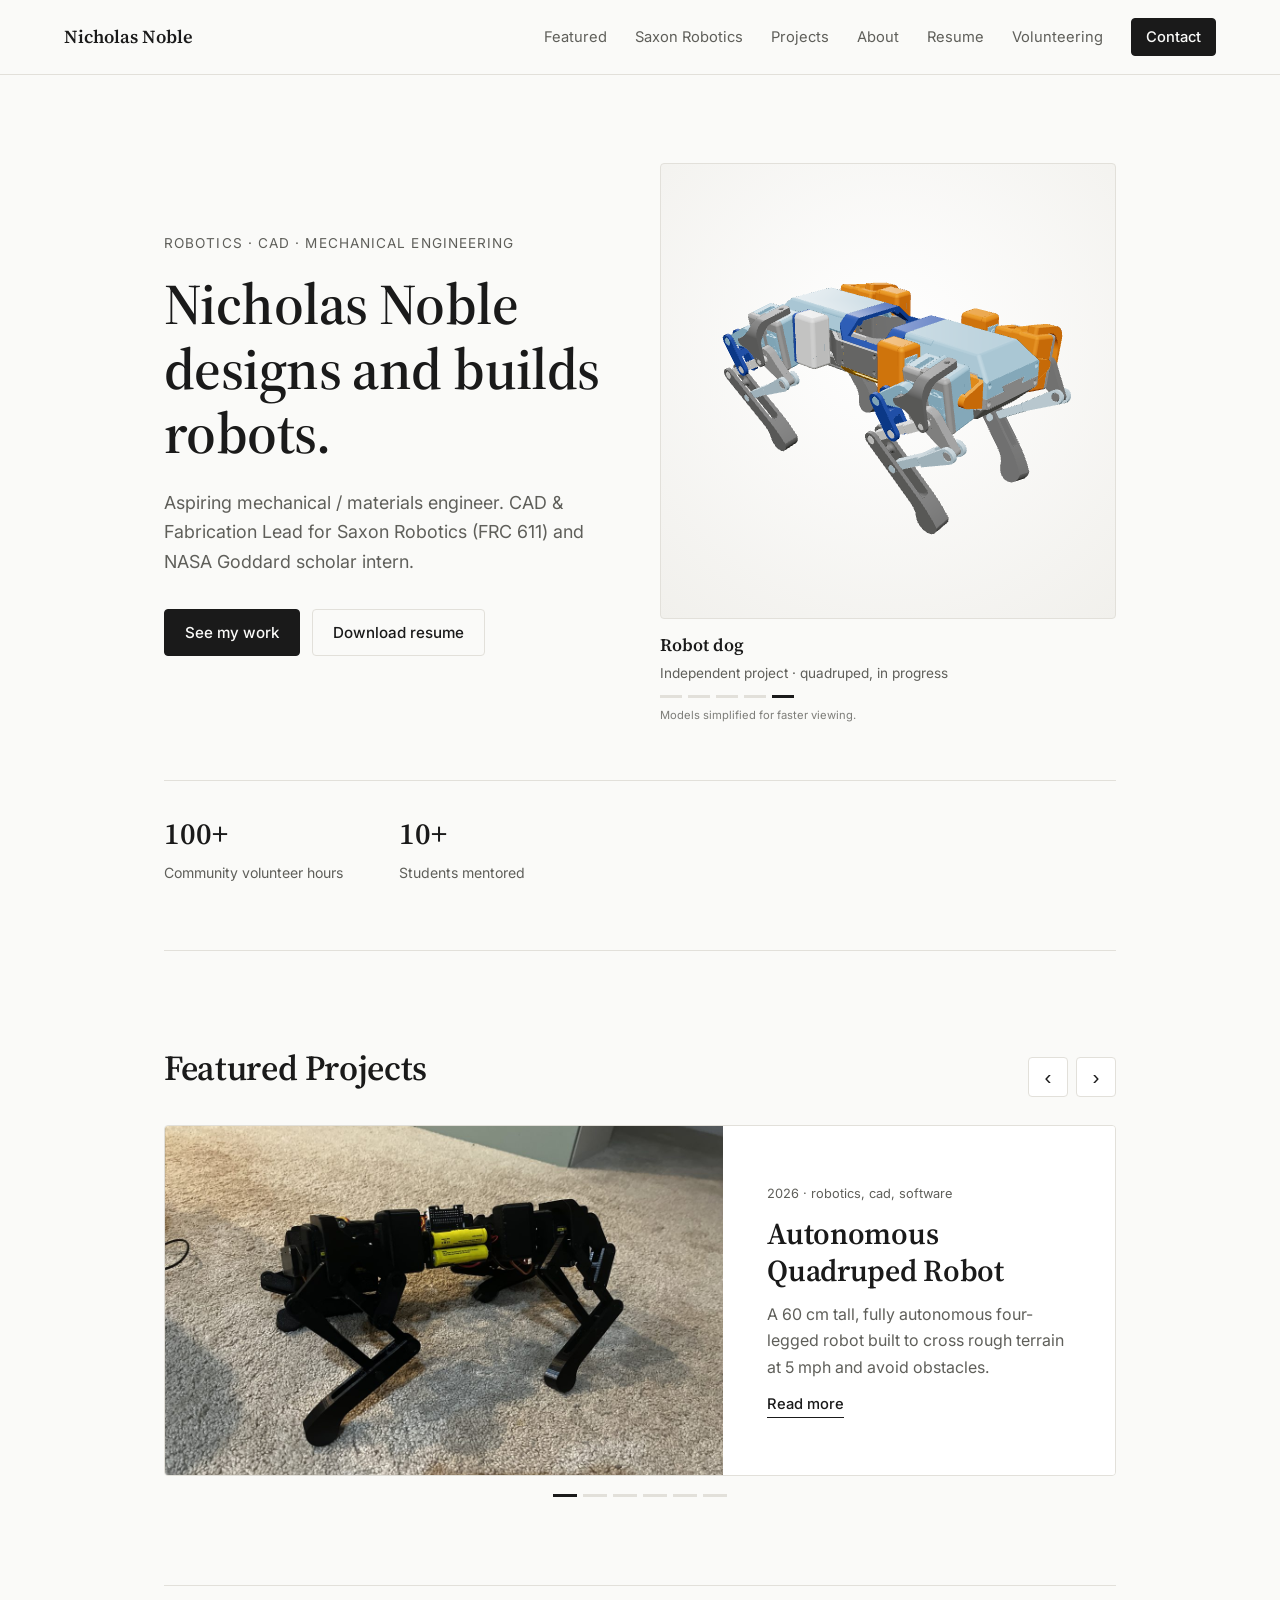
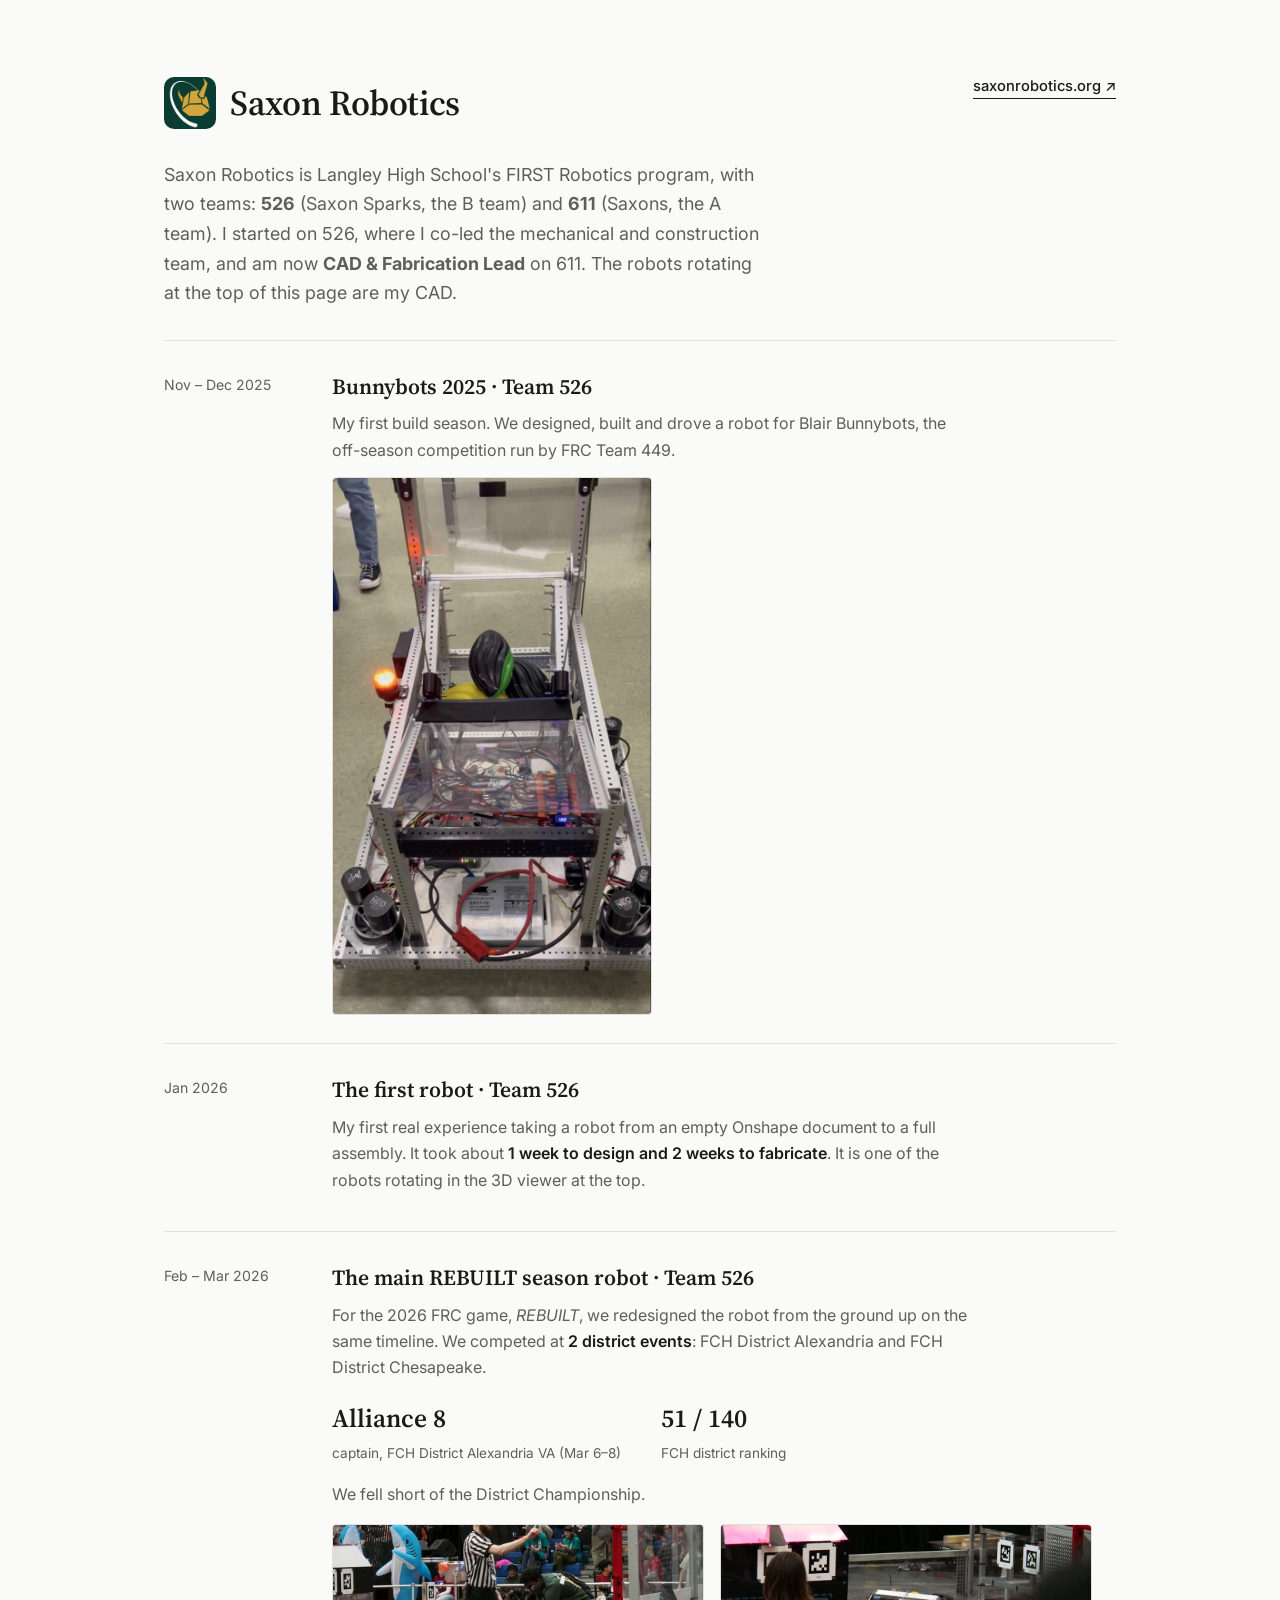
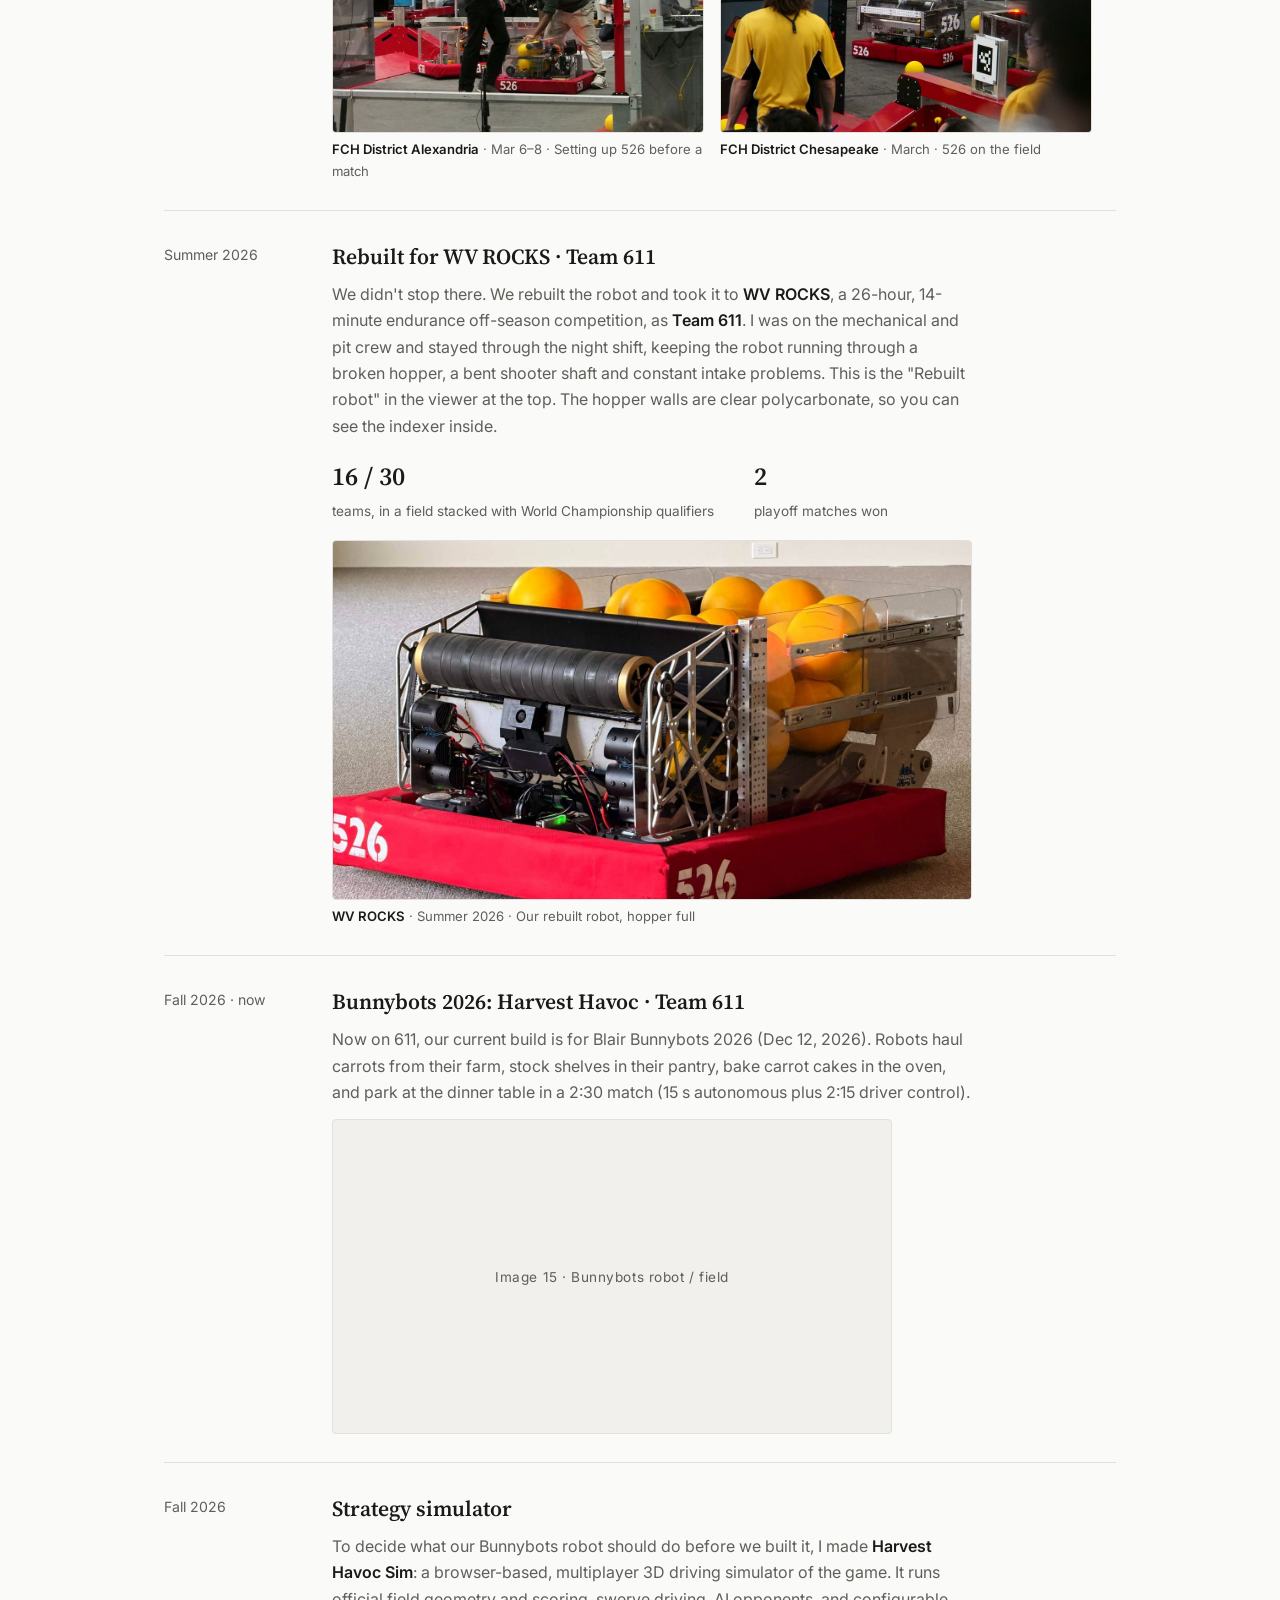
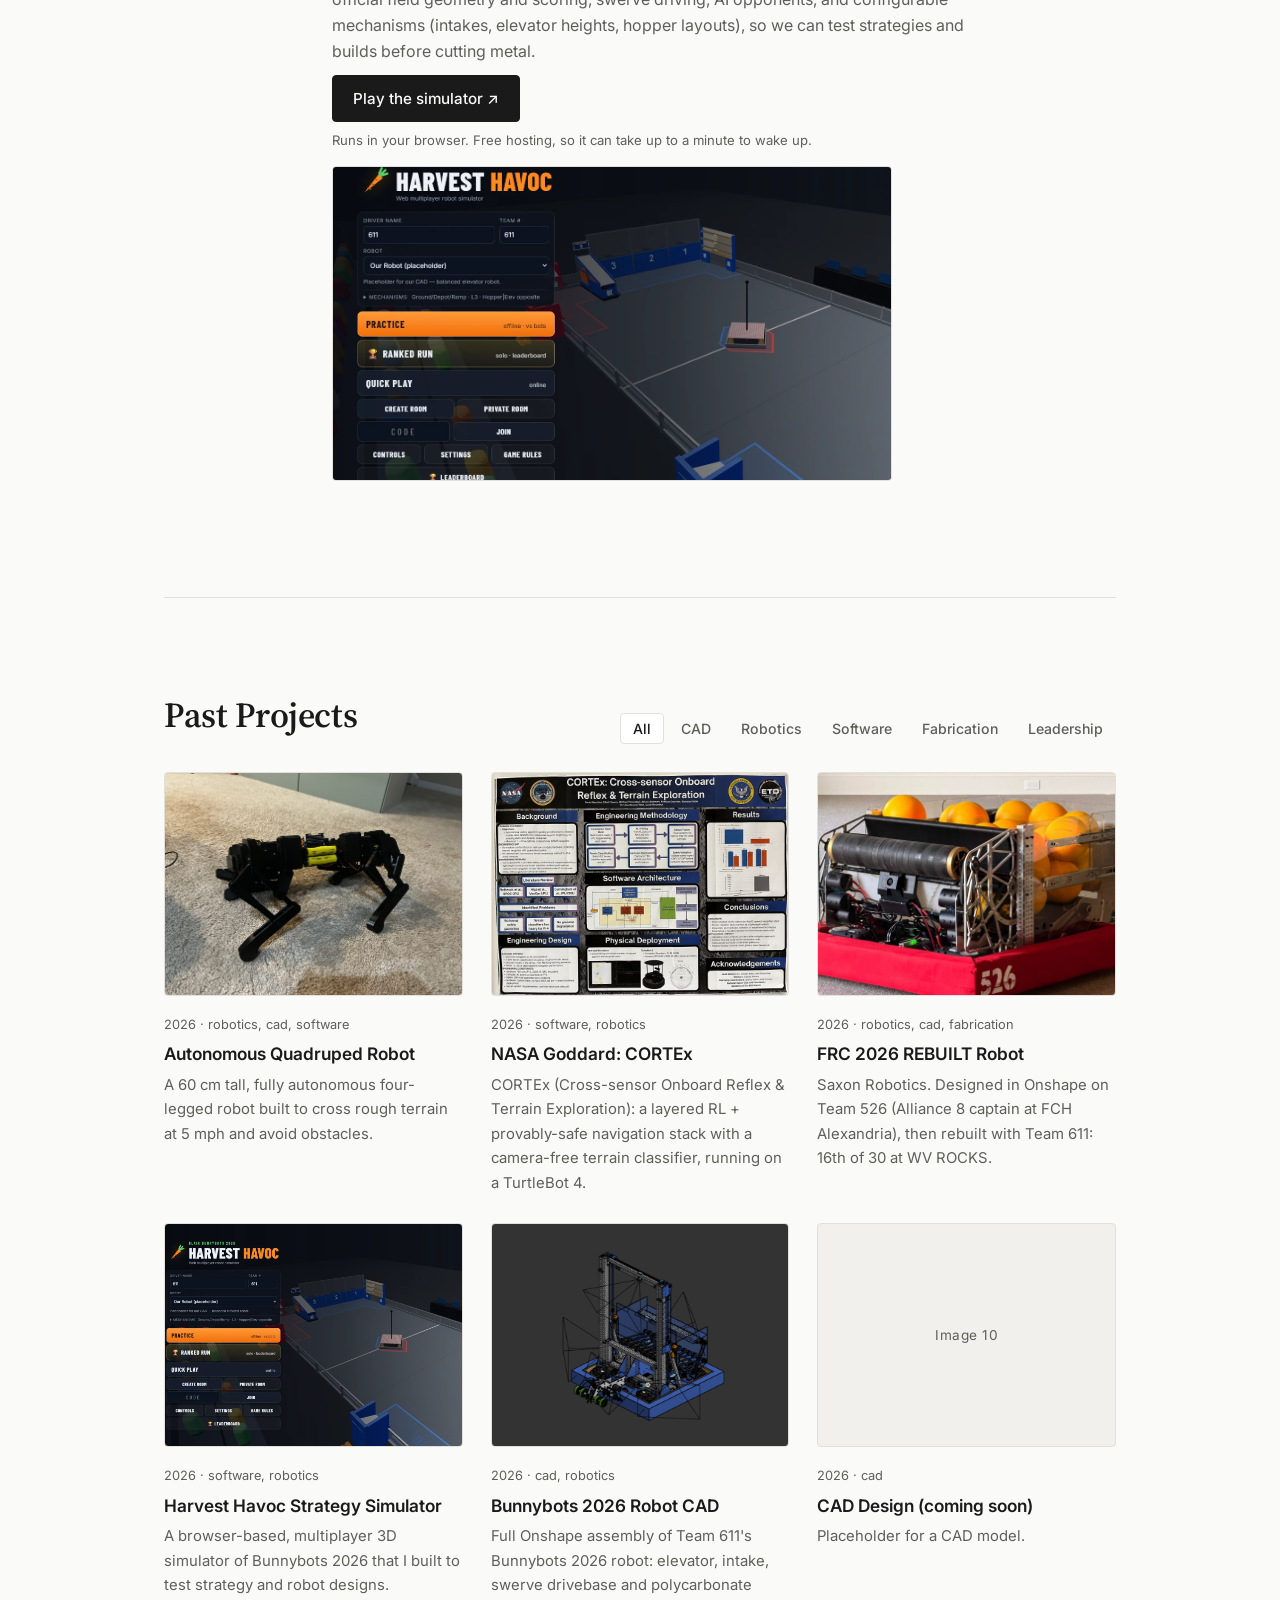
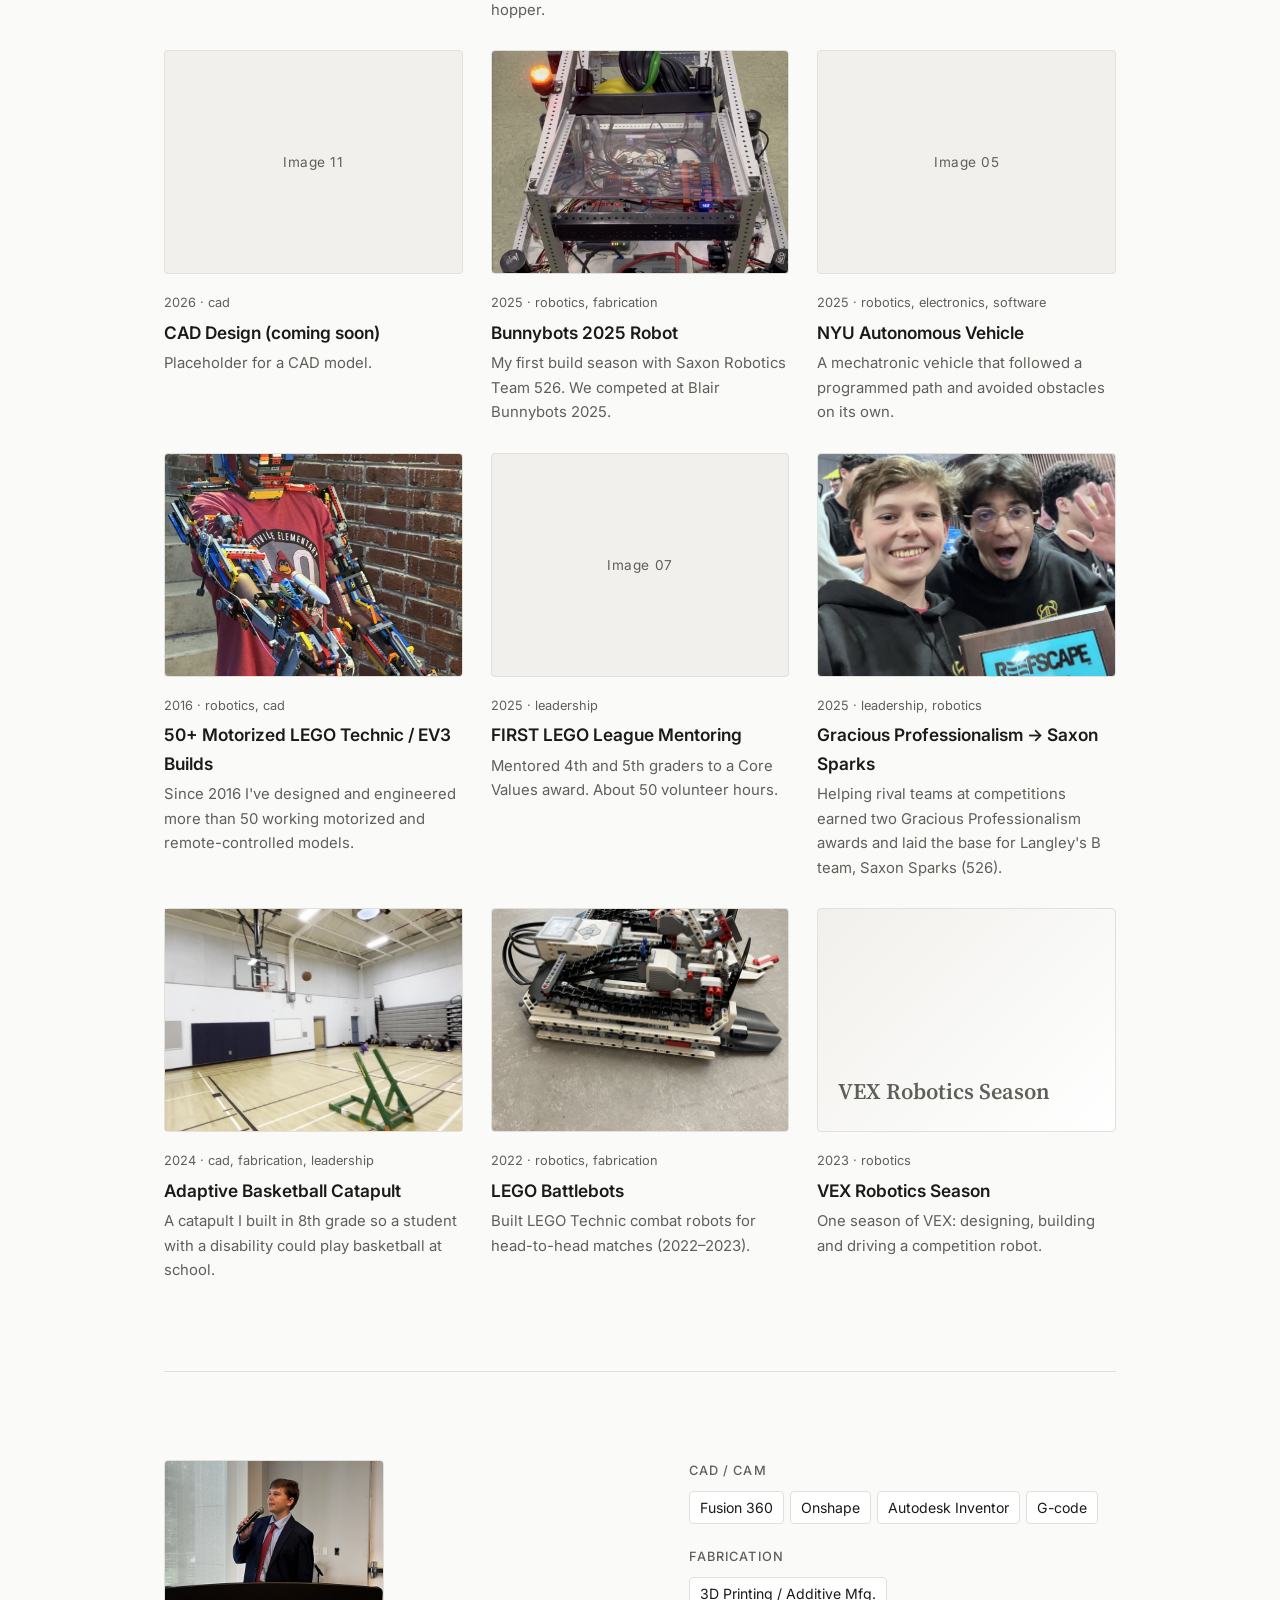
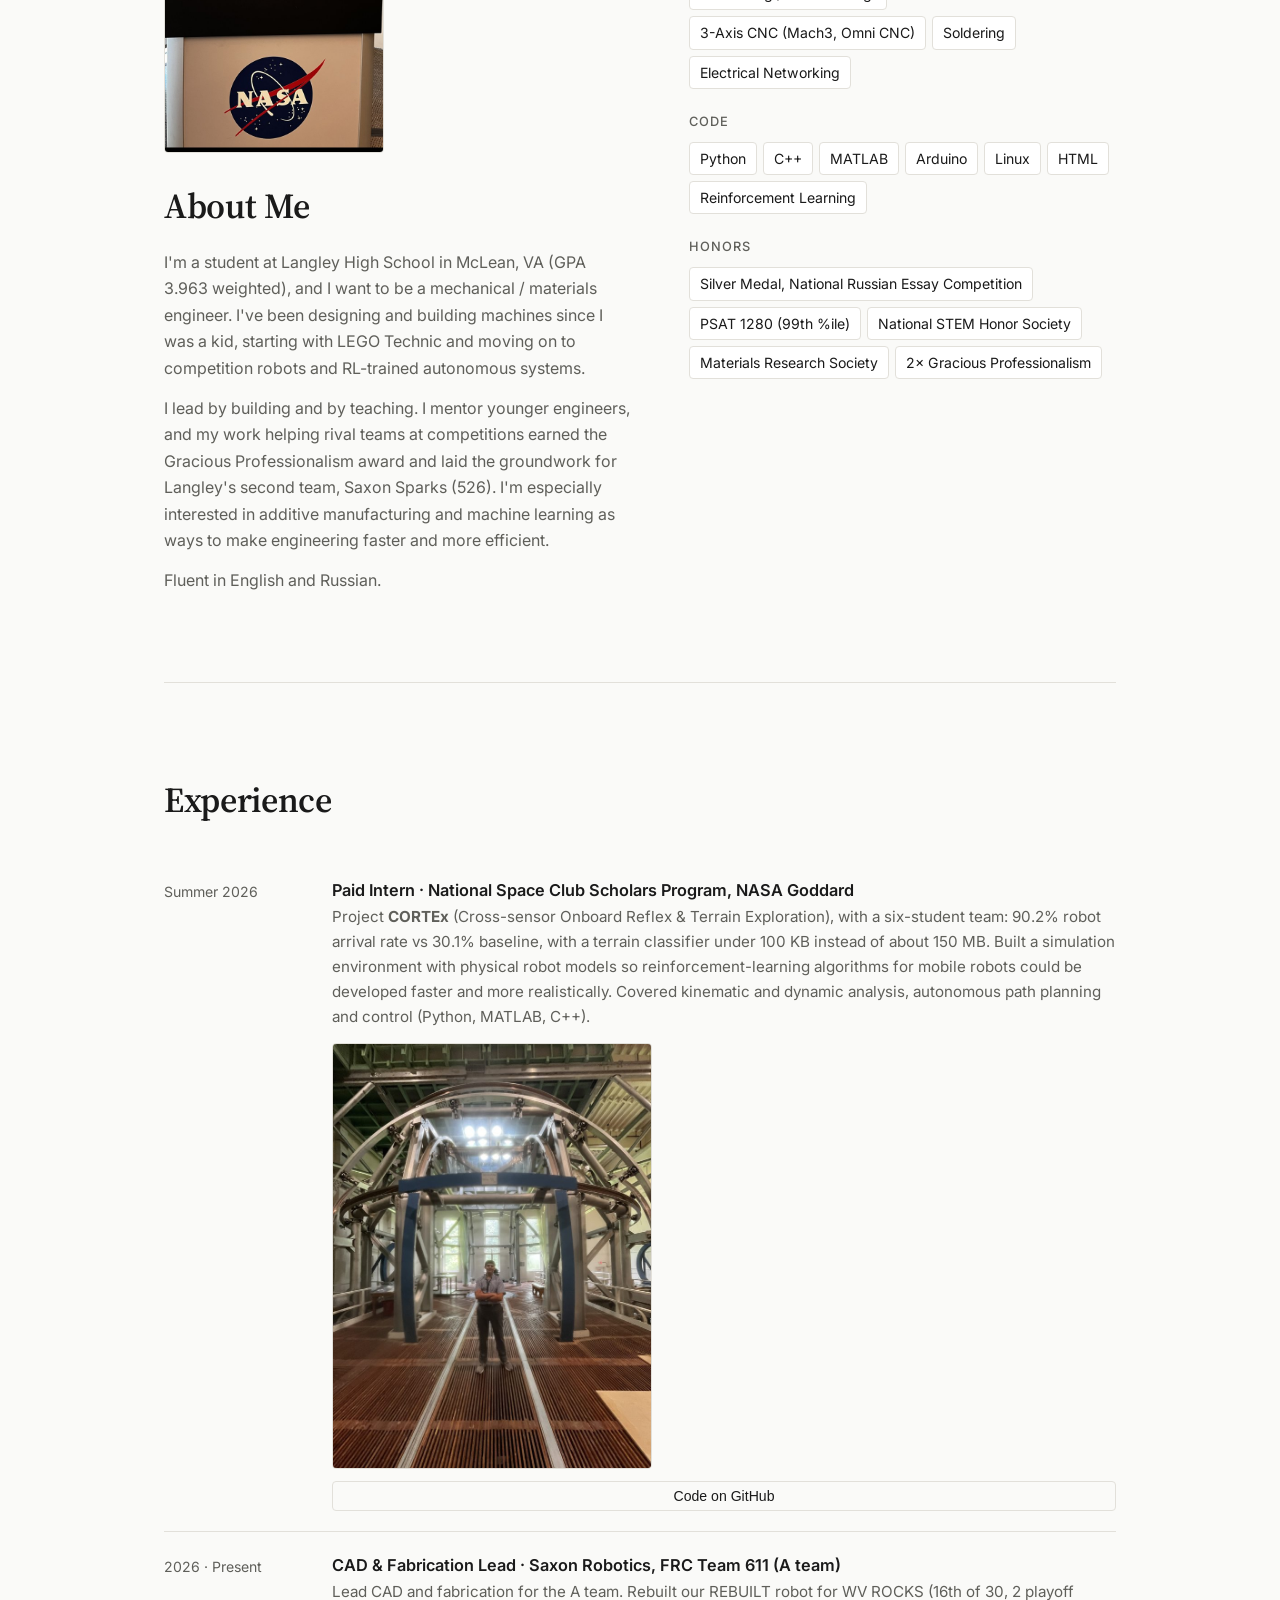
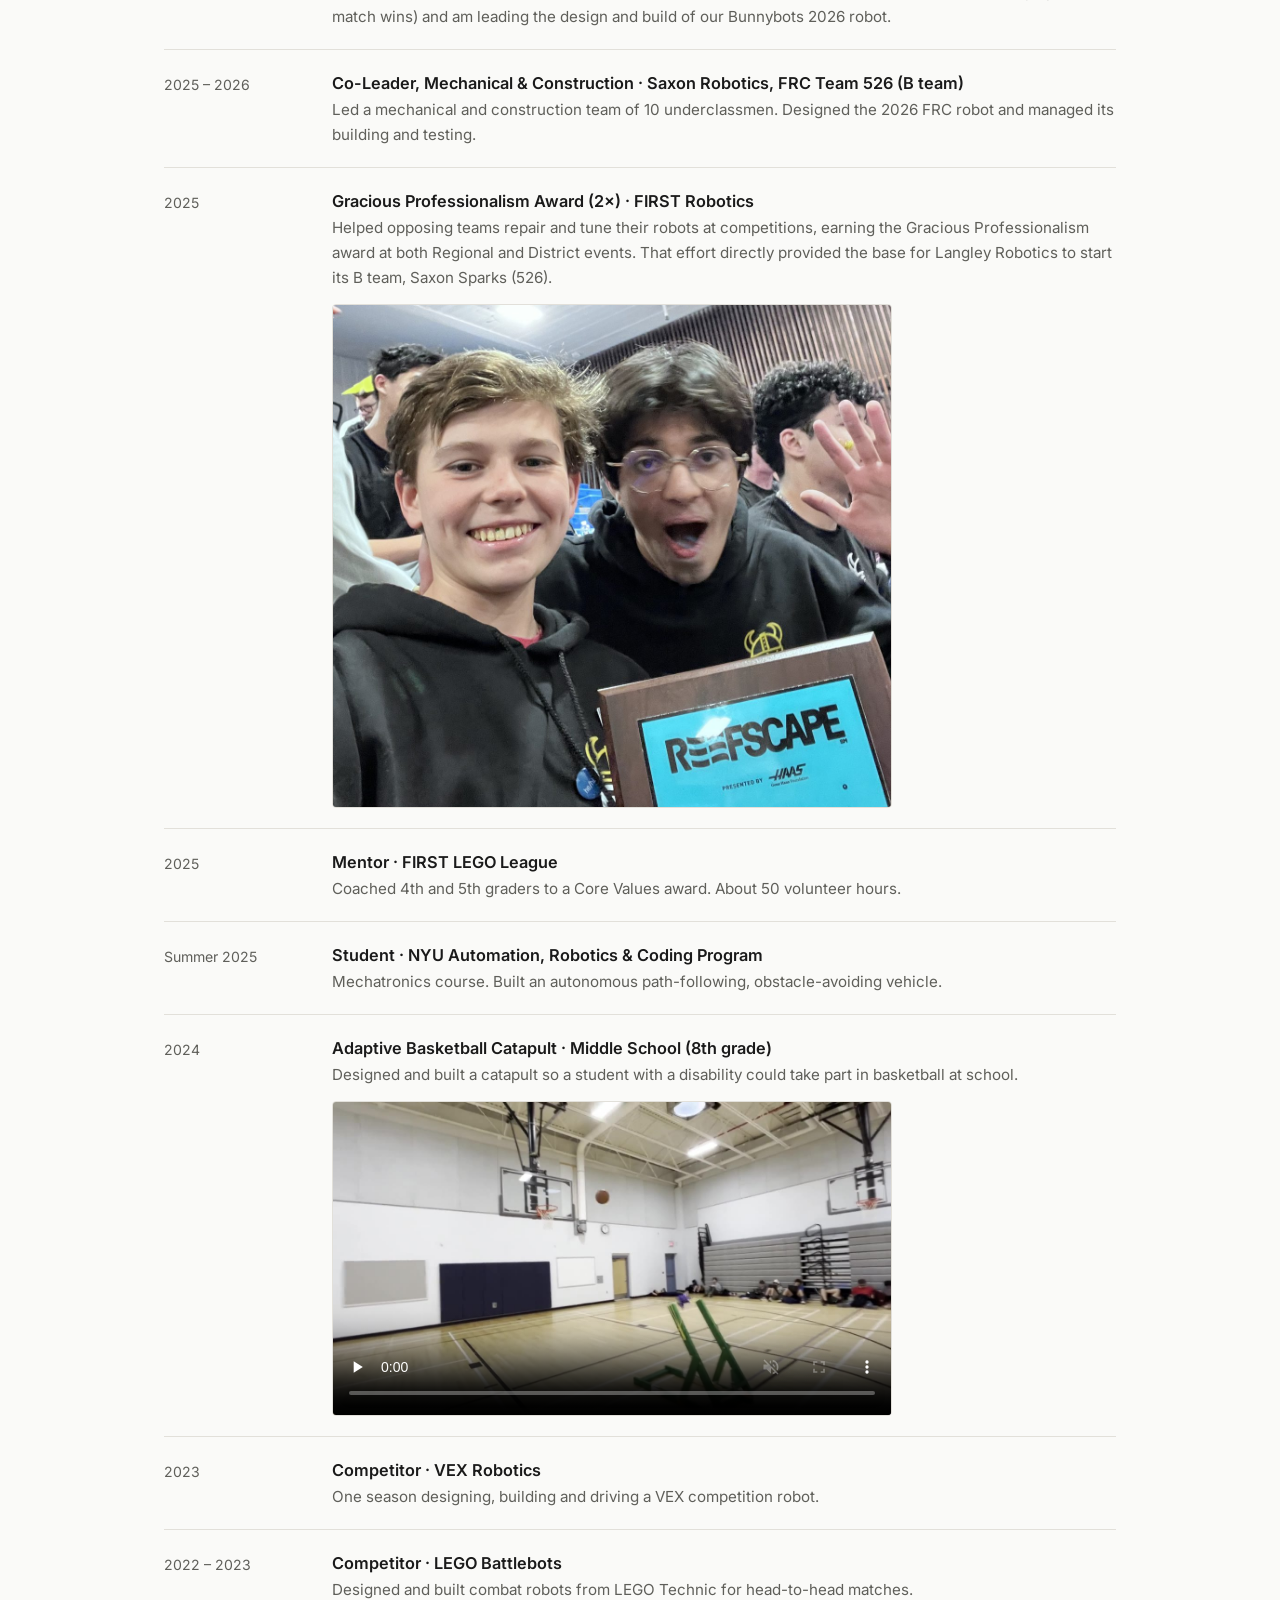
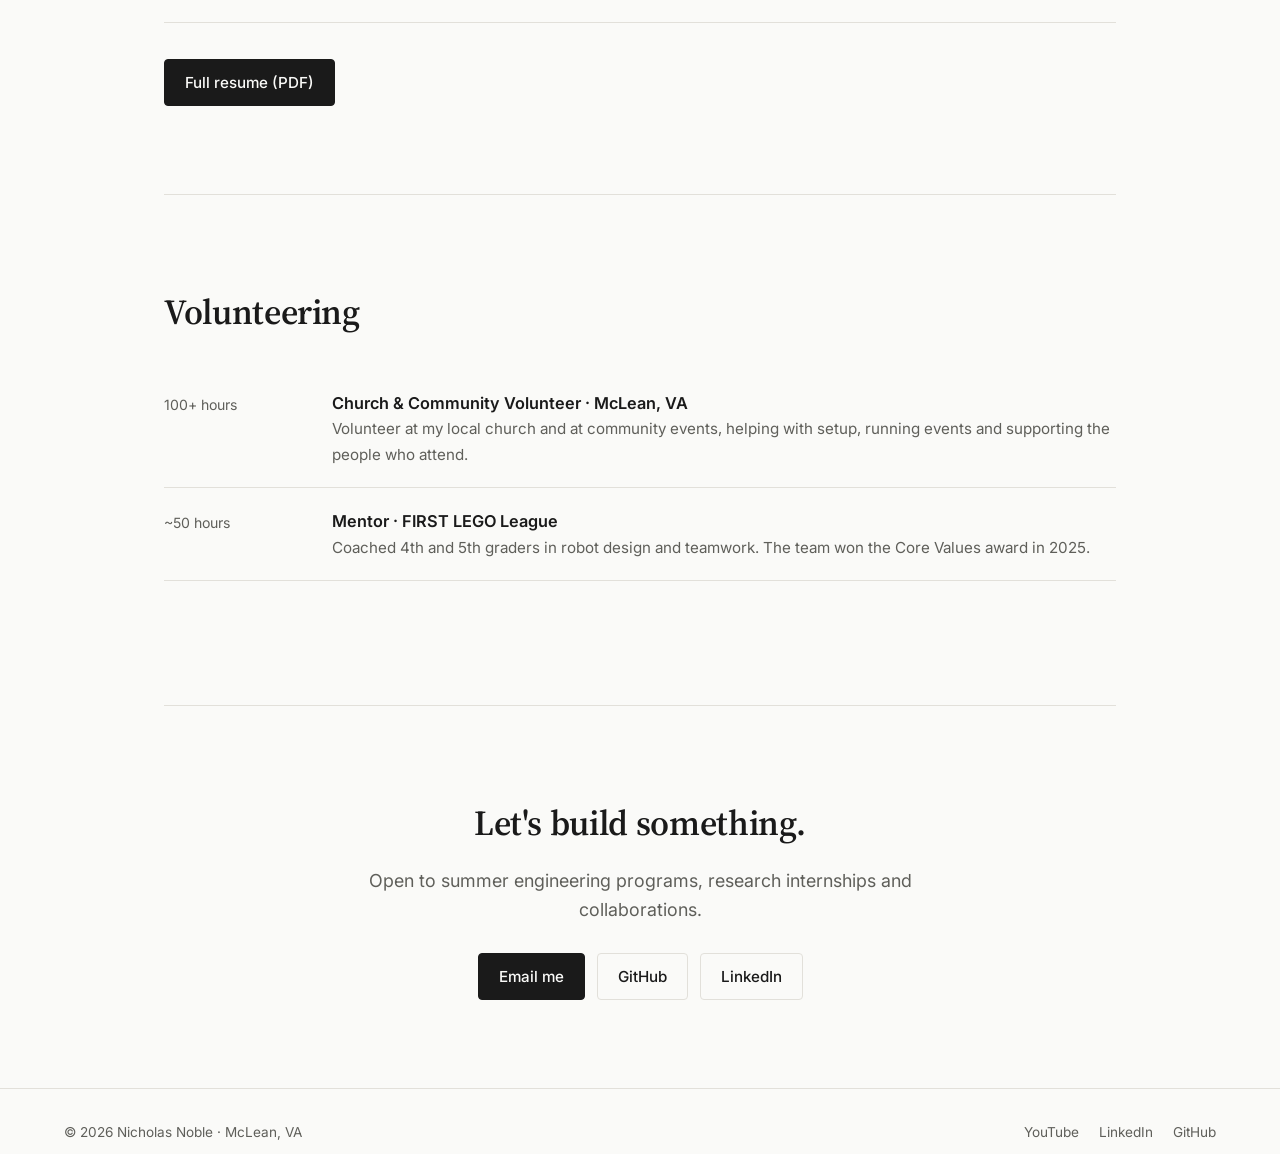
==== commit 3fcd0638: "Remove simulator GitHub links from projects Co-Authored-By: Claude Opus 5.5 <noreply@anthropic.com> " ====
--- a/index.html
+++ b/index.html
@@ -128,7 +128,6 @@
           <p>To decide what our Bunnybots robot should do before we built it, I made <b>Harvest Havoc Sim</b>: a browser-based, multiplayer 3D driving simulator of the game. It runs official field geometry and scoring, swerve driving, AI opponents, and configurable mechanisms (intakes, elevator heights, hopper layouts), so we can test strategies and builds before cutting metal.</p>
           <div class="hero-cta" style="margin-top:6px">
             <a class="btn" href="https://toungesimbunnybots.onrender.com/" target="_blank" rel="noopener">Play the simulator ↗</a>
-            <a class="btn btn-ghost" href="https://github.com/NicholiVirus/TongueSimBunnybots" target="_blank" rel="noopener">Code on GitHub</a>
           </div>
           <p class="sim-note">Runs in your browser. Free hosting, so it can take up to a minute to wake up.</p>
           <img class="story-img" src="assets/photos/sim.webp" alt="Harvest Havoc Sim main menu with a 3D view of the Bunnybots 2026 field" loading="lazy"></div>
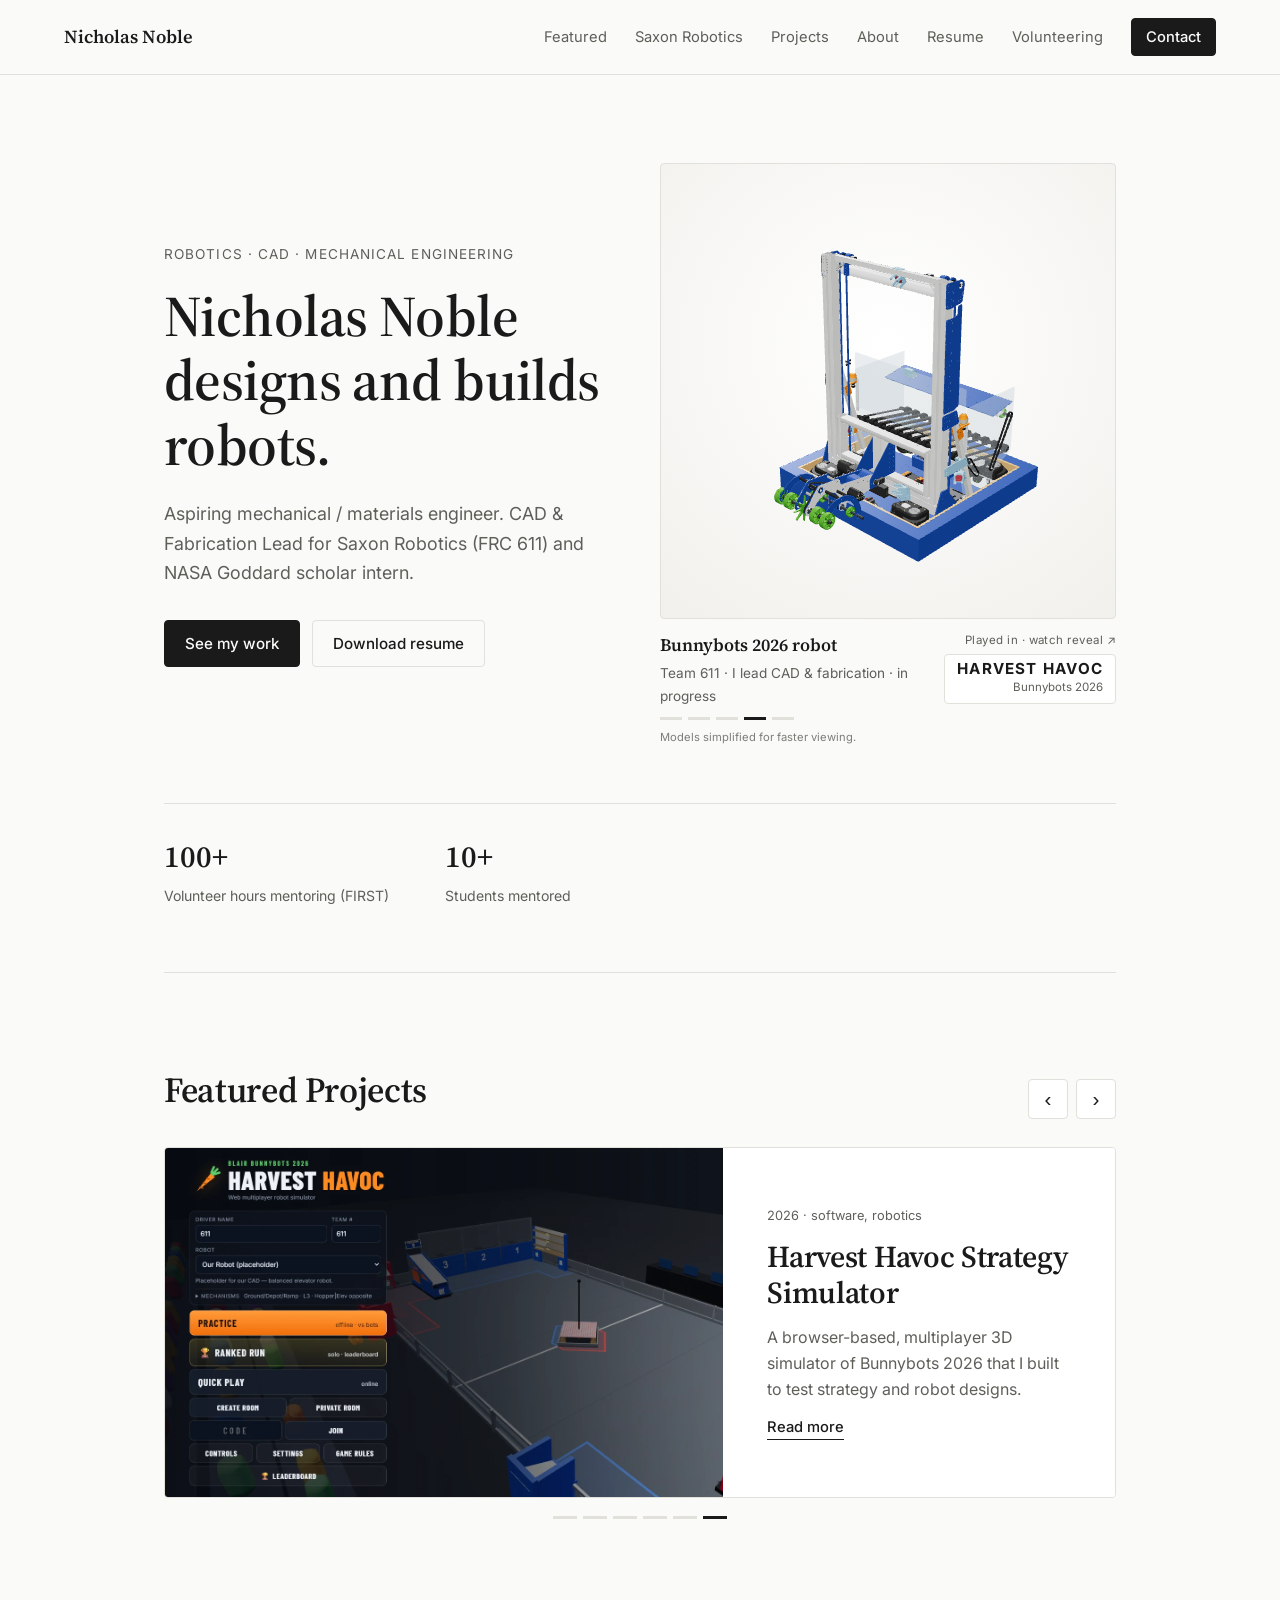
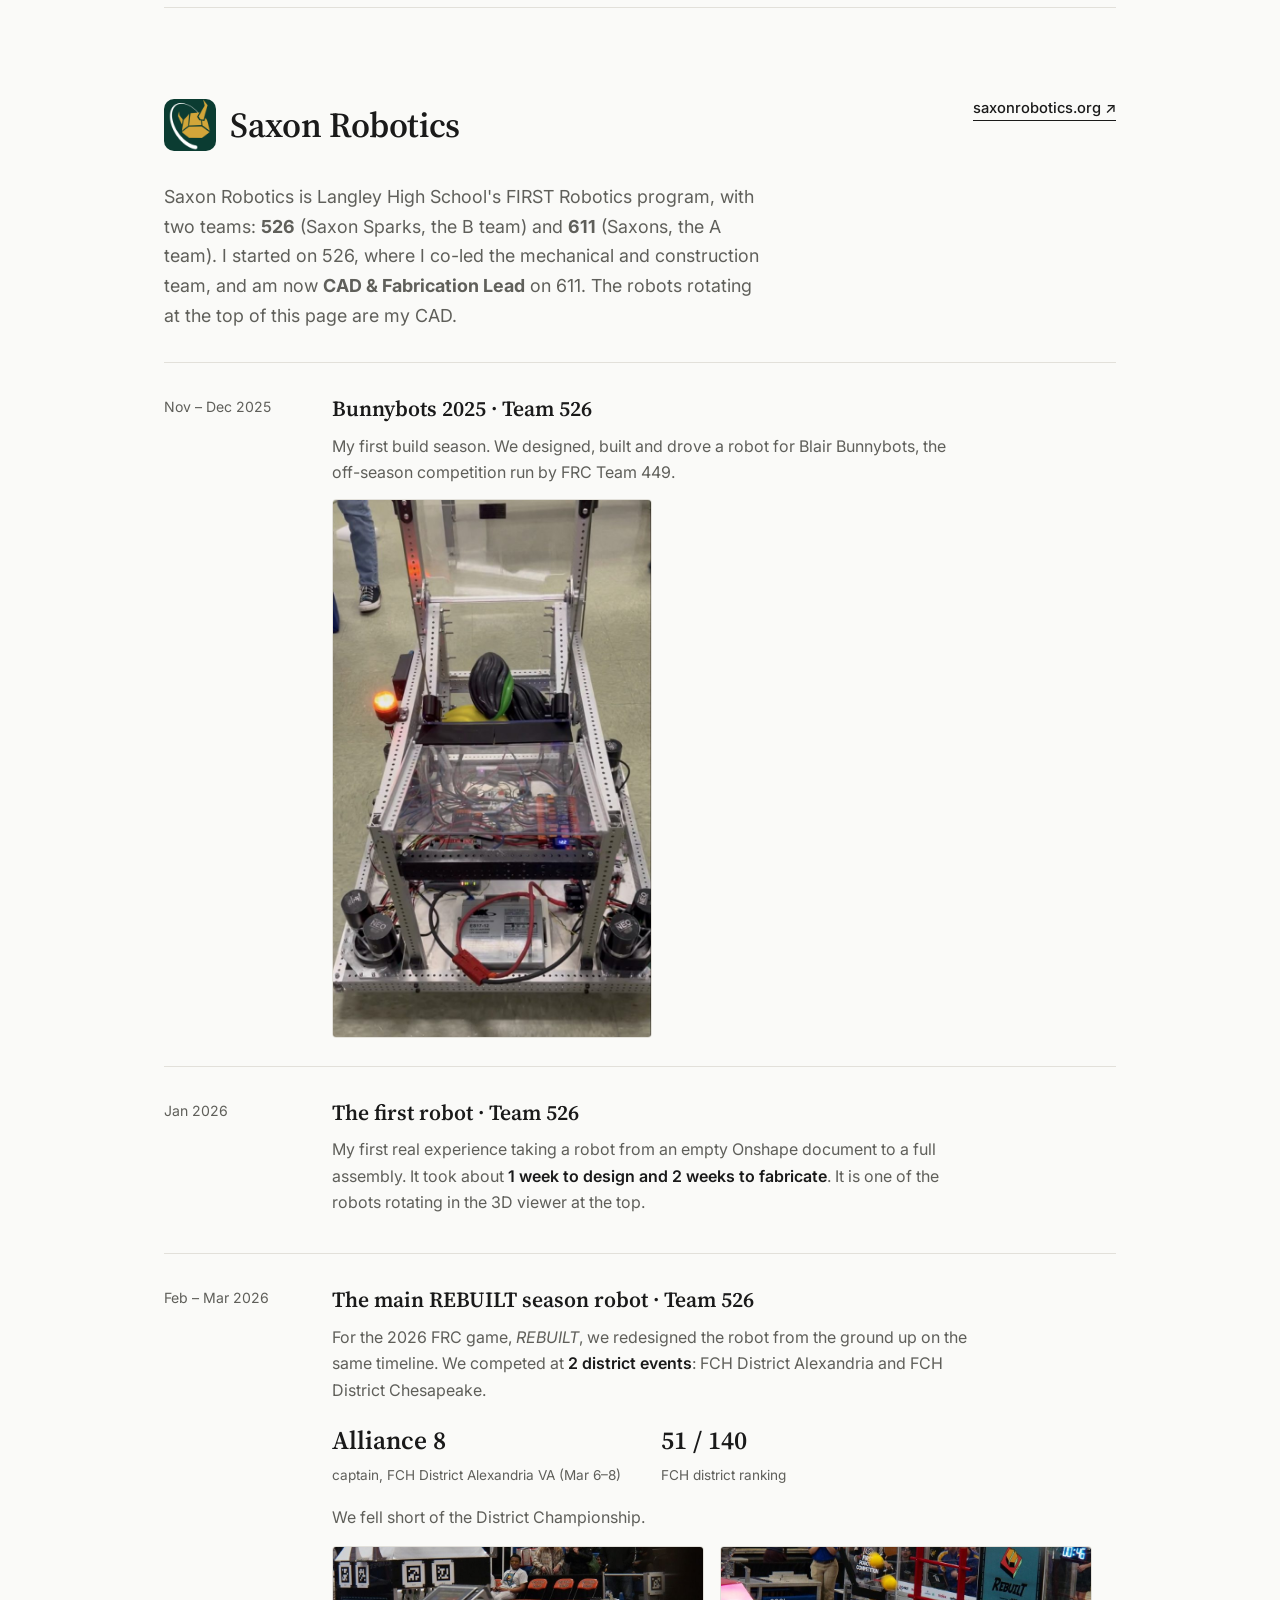
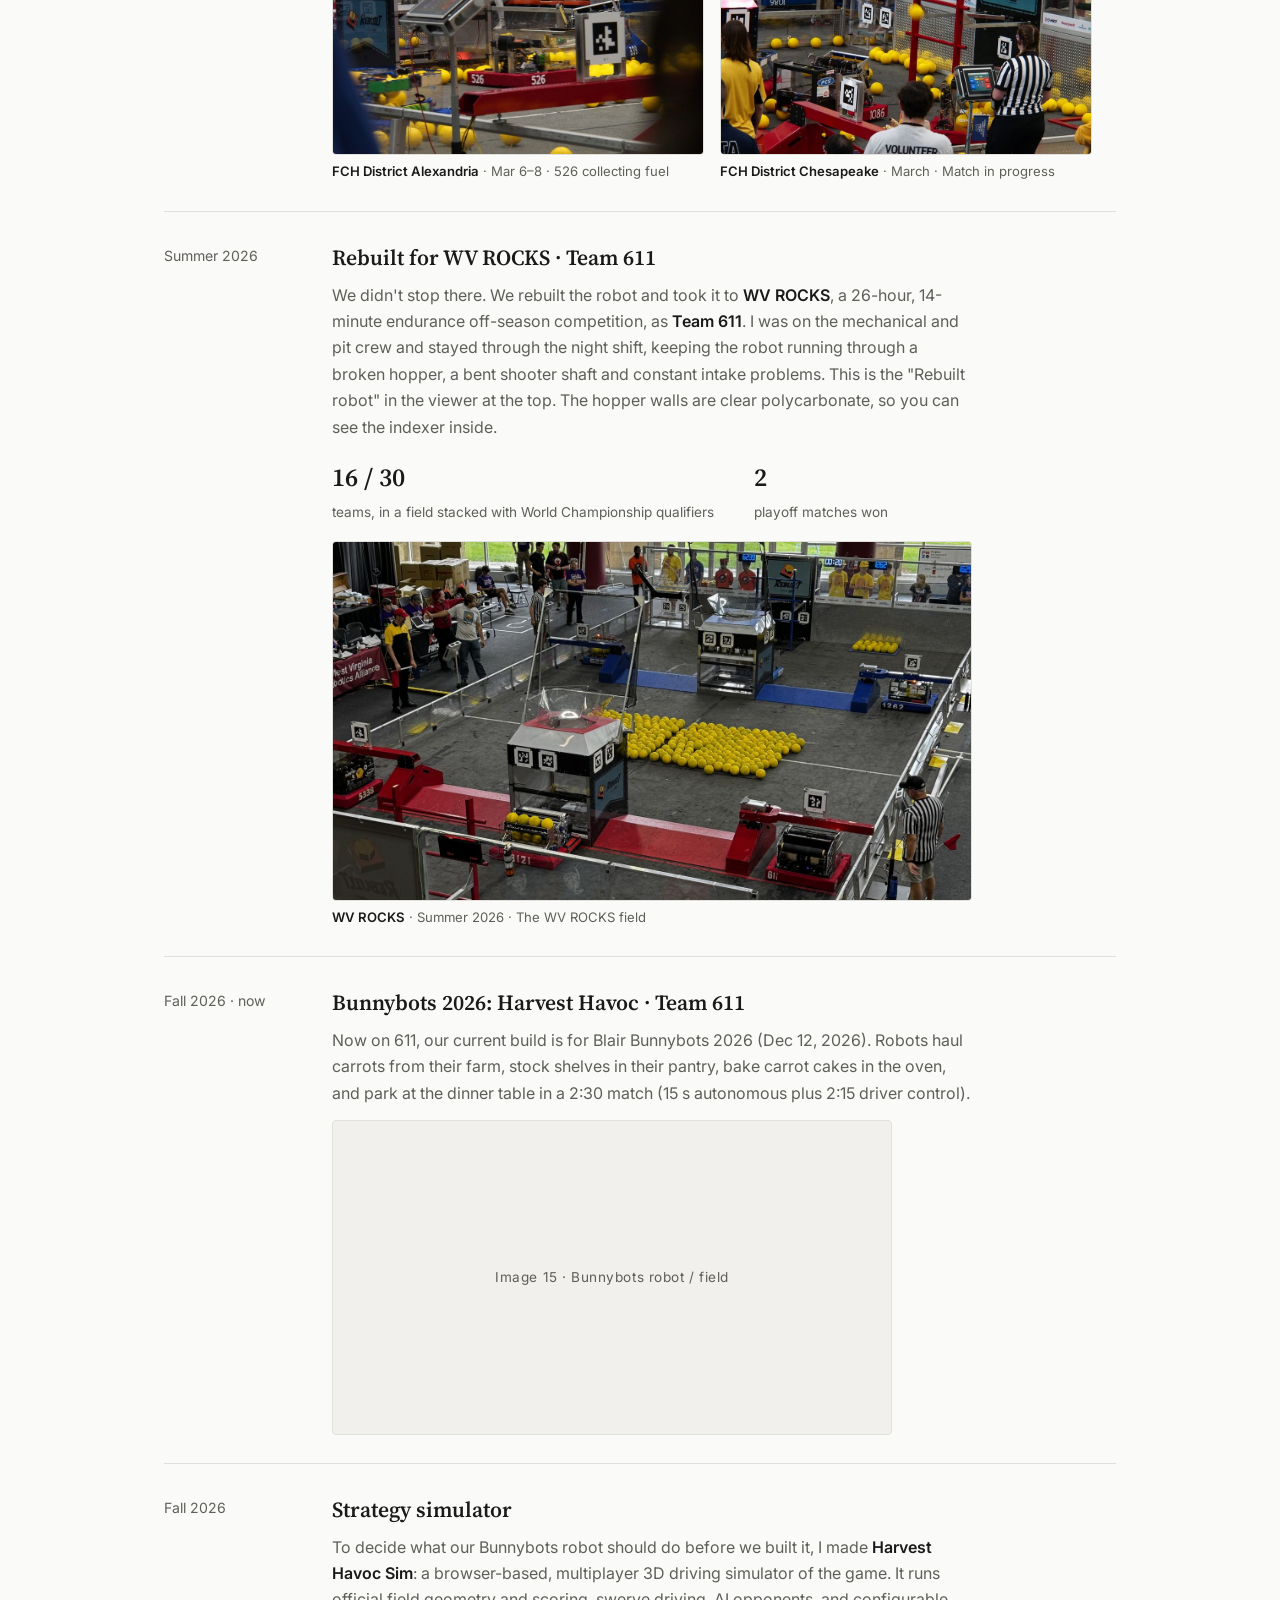
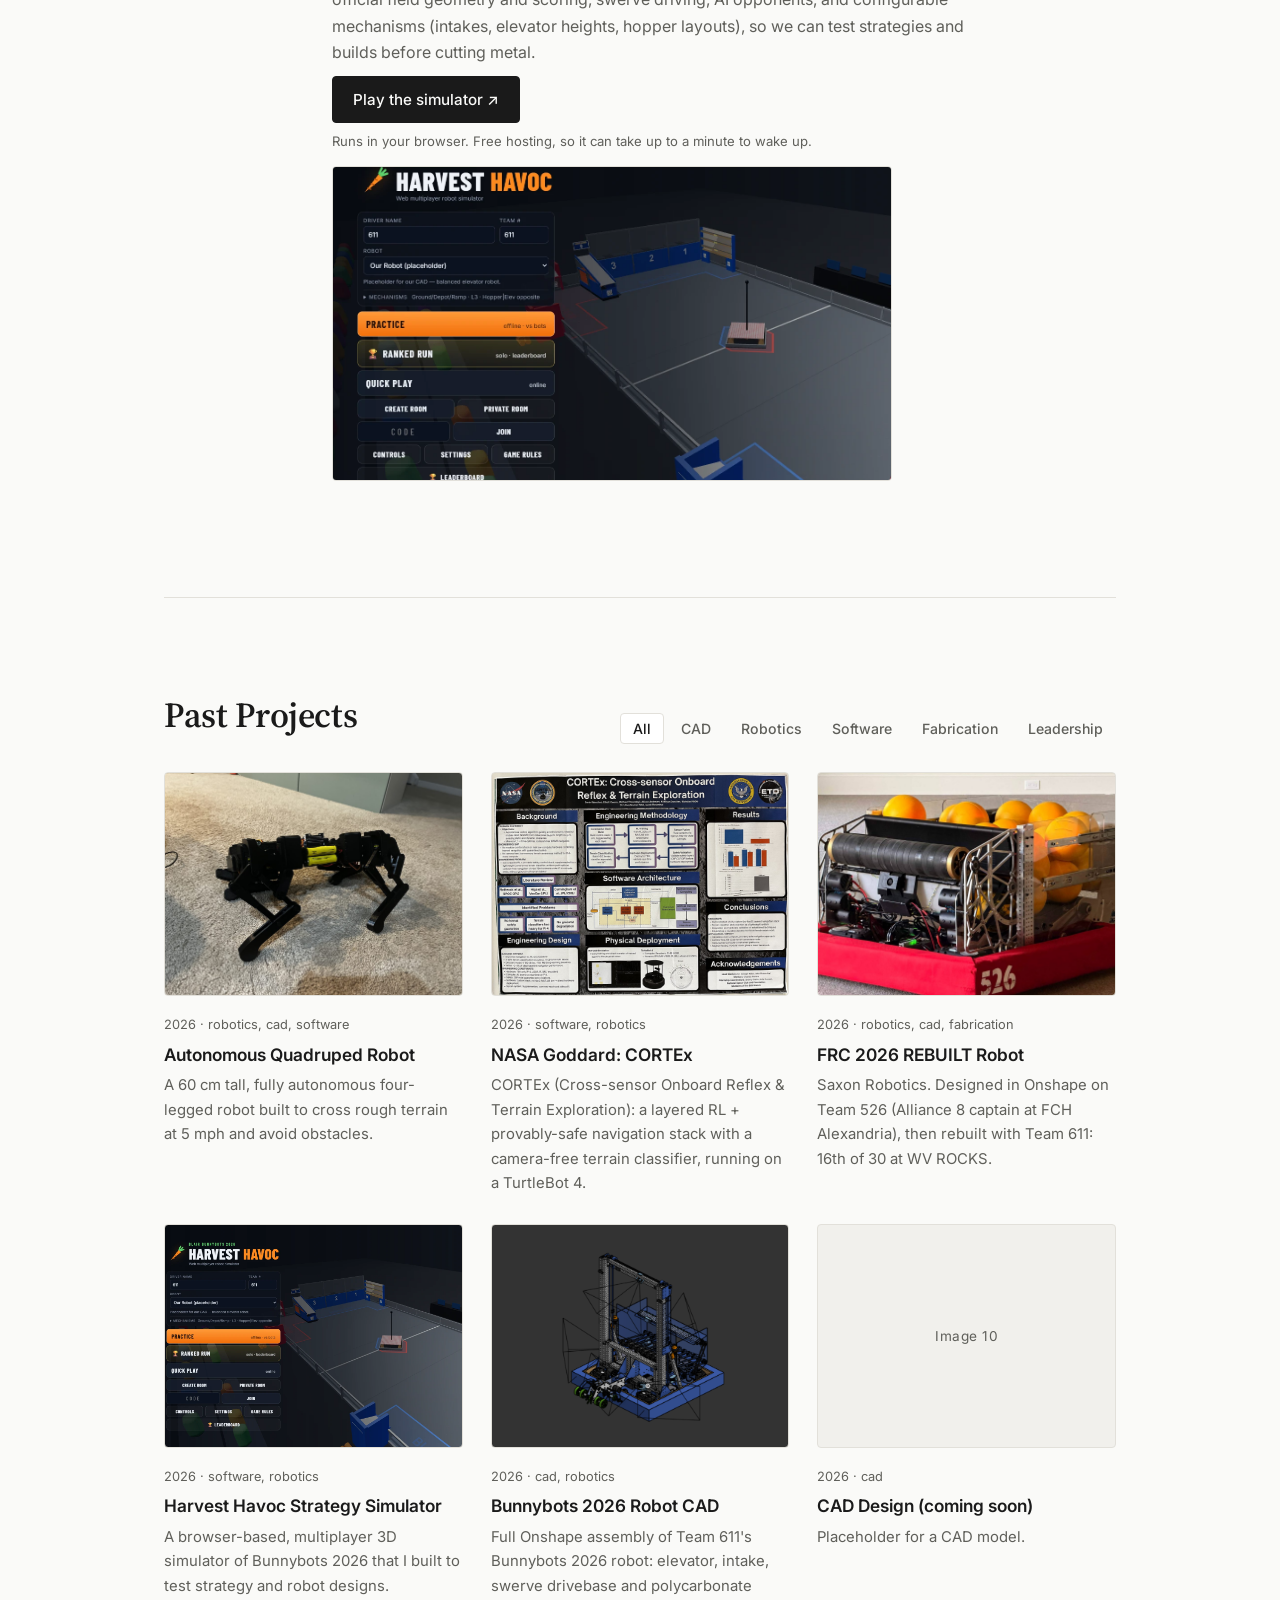
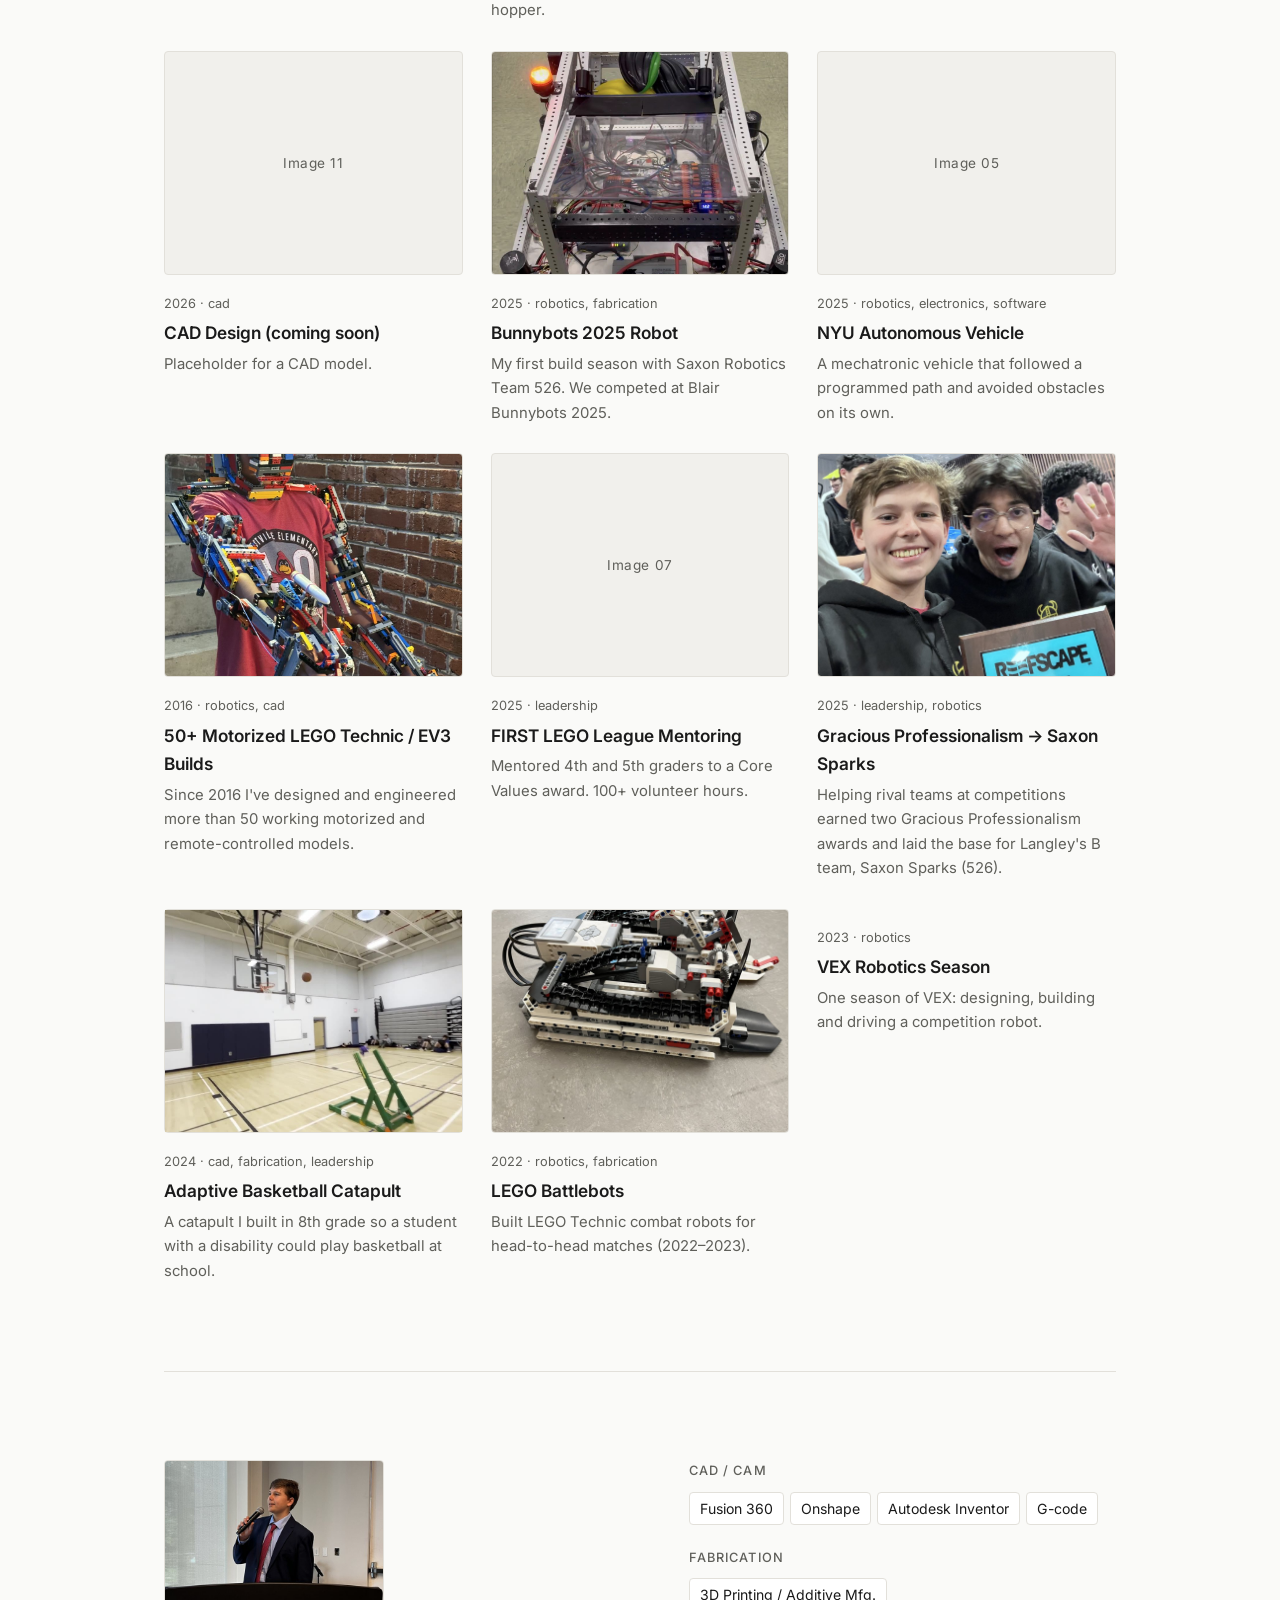
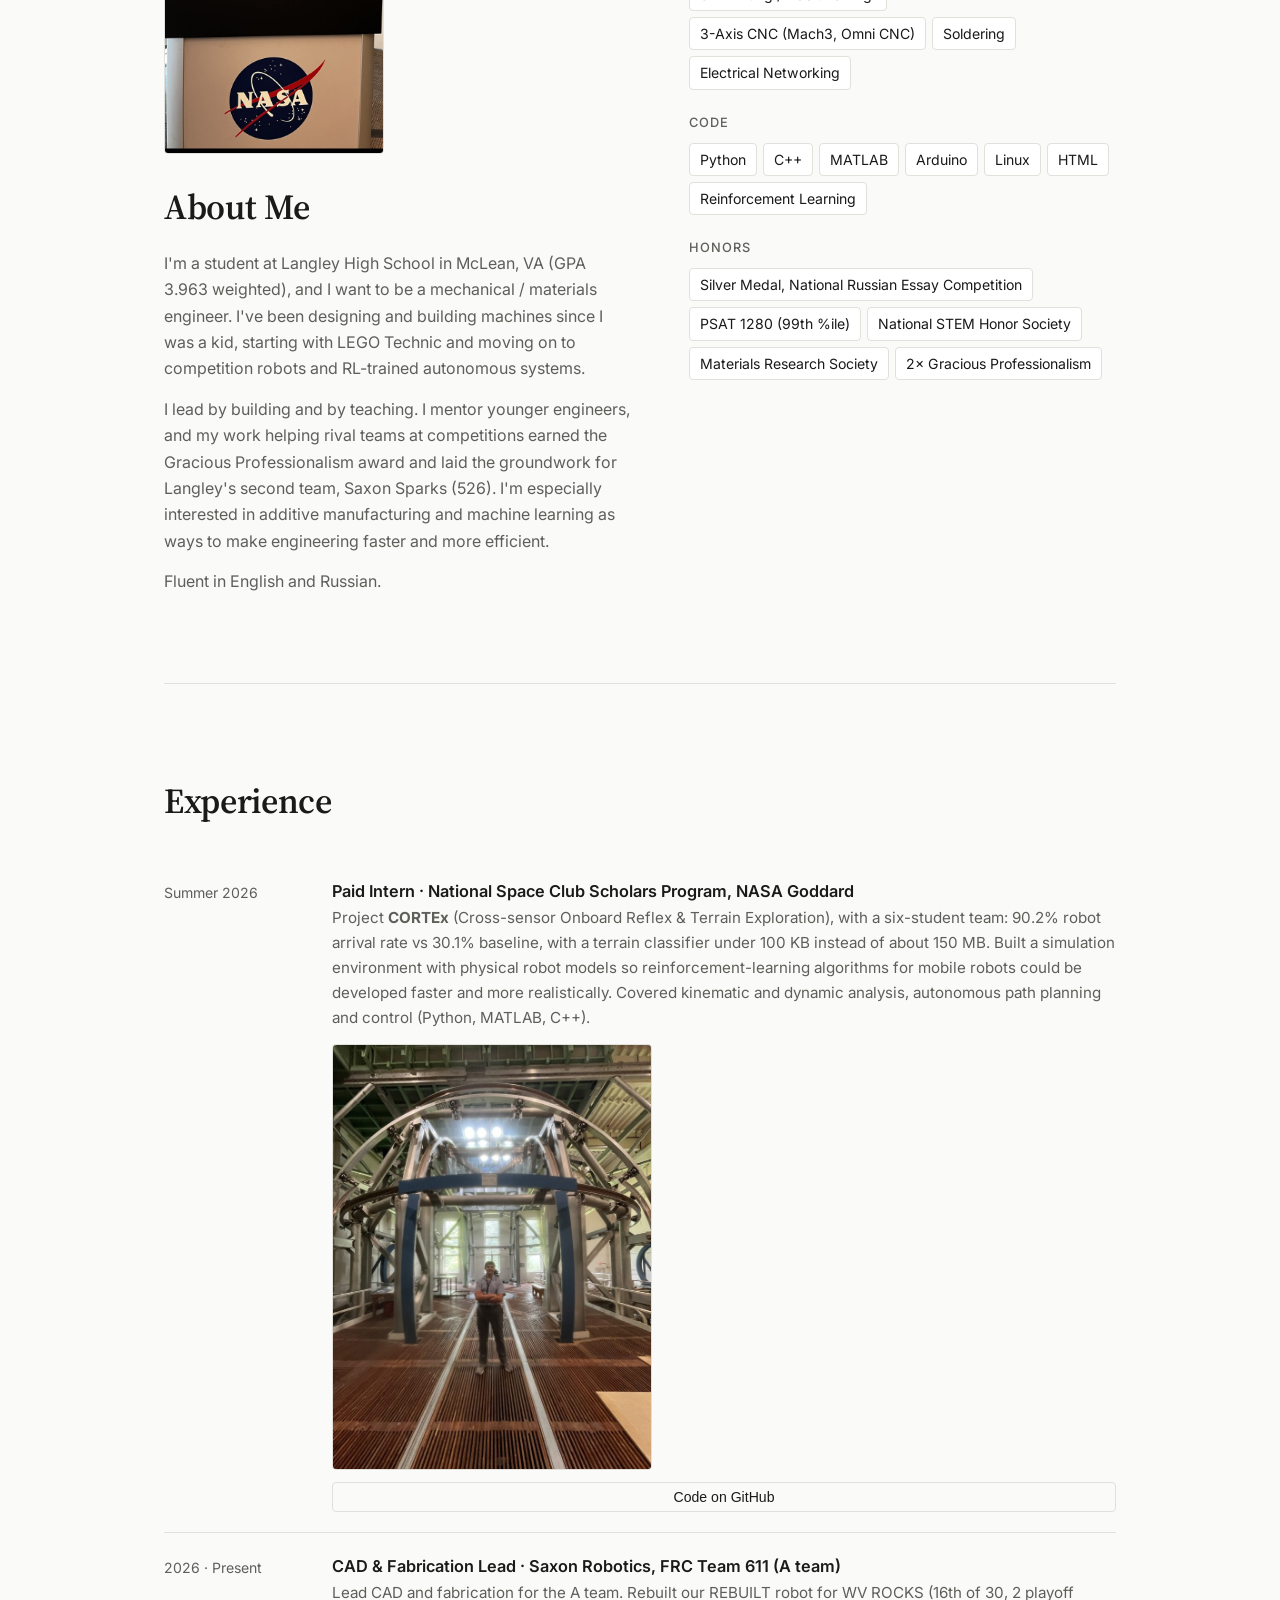
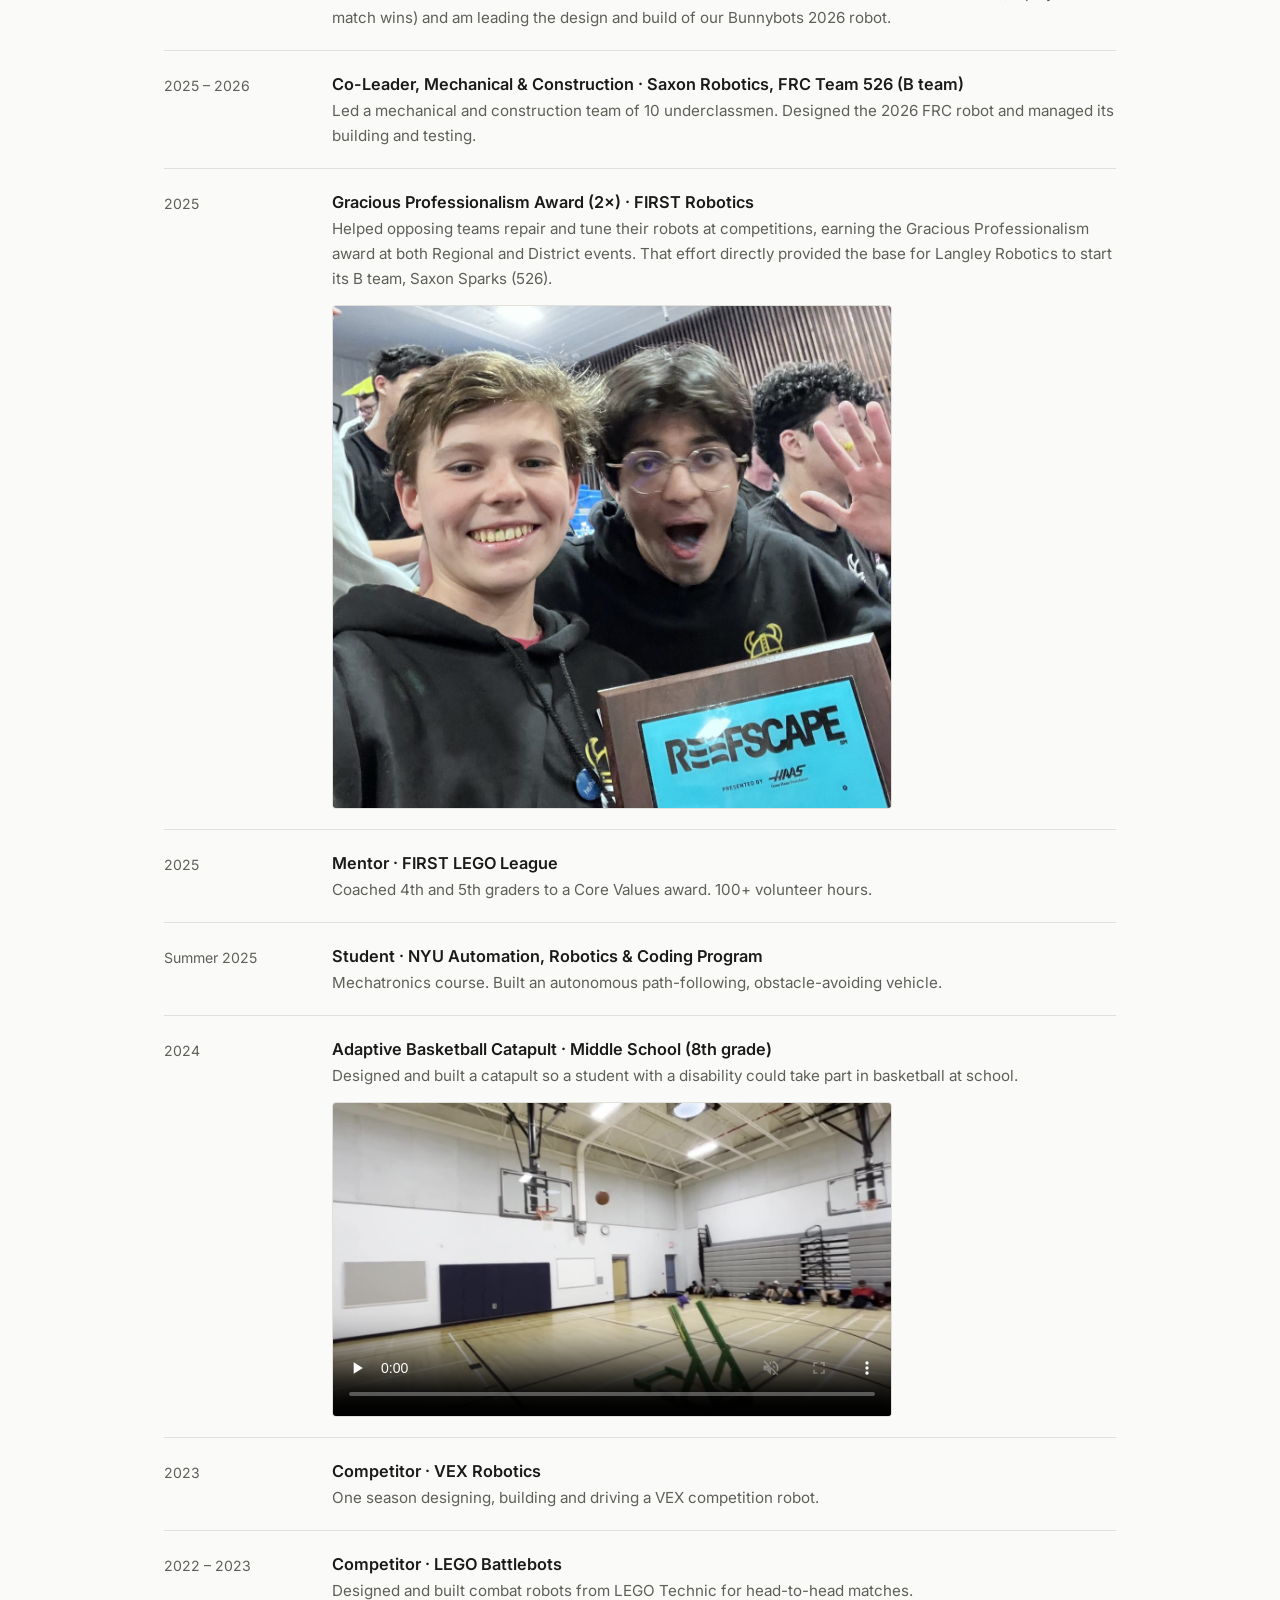
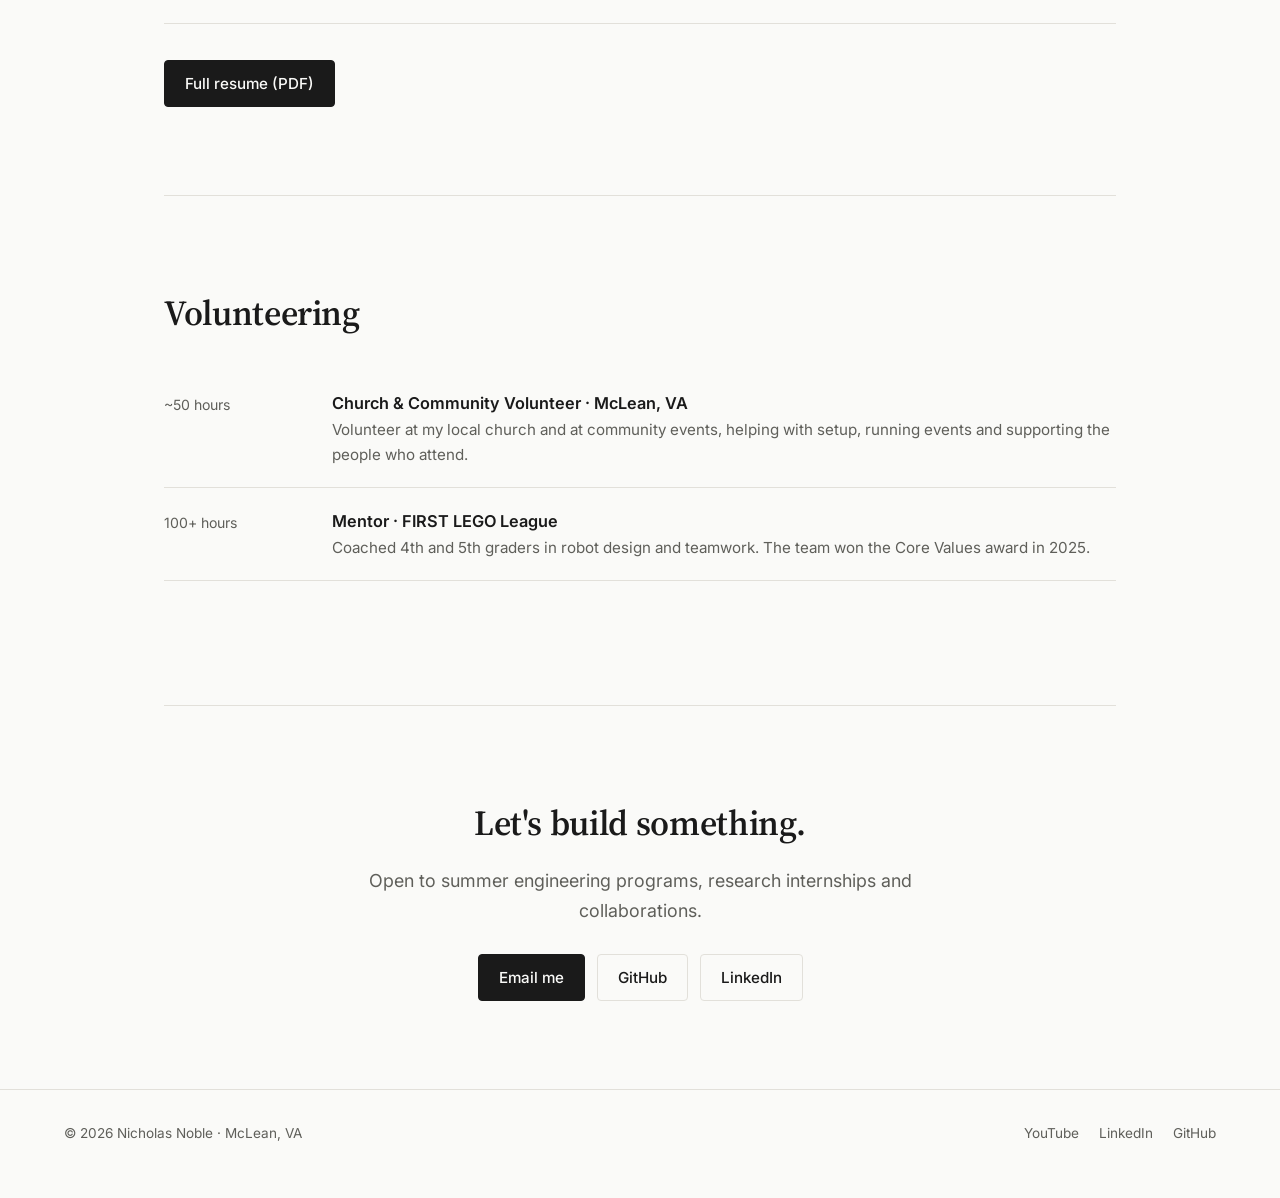
==== commit 60d16a37: "Swap volunteering hours: FLL 100+, church ~50 Co-Authored-By: Claude Opus 5.5 <noreply@anthropic.com" ====
--- a/index.html
+++ b/index.html
@@ -55,7 +55,7 @@
         </figure>
       </div>
       <ul class="stats">
-        <li><strong data-count="100">0</strong><span>Community volunteer hours</span></li>
+        <li><strong data-count="100">0</strong><span>Volunteer hours mentoring (FIRST)</span></li>
         <li><strong data-count="10">0</strong><span>Students mentored</span></li>
       </ul>
     </section>
@@ -180,7 +180,7 @@
         <li><span class="date">2026 · Present</span><h3>CAD &amp; Fabrication Lead · Saxon Robotics, FRC Team 611 (A team)</h3><p>Lead CAD and fabrication for the A team. Rebuilt our REBUILT robot for WV ROCKS (16th of 30, 2 playoff match wins) and am leading the design and build of our Bunnybots 2026 robot.</p></li>
         <li><span class="date">2025 – 2026</span><h3>Co-Leader, Mechanical &amp; Construction · Saxon Robotics, FRC Team 526 (B team)</h3><p>Led a mechanical and construction team of 10 underclassmen. Designed the 2026 FRC robot and managed its building and testing.</p></li>
         <li><span class="date">2025</span><h3>Gracious Professionalism Award (2×) · FIRST Robotics</h3><p>Helped opposing teams repair and tune their robots at competitions, earning the Gracious Professionalism award at both Regional and District events. That effort directly provided the base for Langley Robotics to start its B team, Saxon Sparks (526).</p><img class="story-img" style="aspect-ratio:auto" src="assets/photos/gp-alexandria.jpg" alt="Nicholas with a teammate holding the REEFSCAPE Gracious Professionalism award plaque" loading="lazy"></li>
-        <li><span class="date">2025</span><h3>Mentor · FIRST LEGO League</h3><p>Coached 4th and 5th graders to a Core Values award. About 50 volunteer hours.</p></li>
+        <li><span class="date">2025</span><h3>Mentor · FIRST LEGO League</h3><p>Coached 4th and 5th graders to a Core Values award. 100+ volunteer hours.</p></li>
         <li><span class="date">Summer 2025</span><h3>Student · NYU Automation, Robotics & Coding Program</h3><p>Mechatronics course. Built an autonomous path-following, obstacle-avoiding vehicle.</p></li>
         <li><span class="date">2024</span><h3>Adaptive Basketball Catapult · Middle School (8th grade)</h3><p>Designed and built a catapult so a student with a disability could take part in basketball at school.</p><video class="story-img hover-play" src="assets/video/catapult.mp4" poster="assets/photos/catapult.jpg" muted loop playsinline controls preload="none"></video></li>
         <li><span class="date">2023</span><h3>Competitor · VEX Robotics</h3><p>One season designing, building and driving a VEX competition robot.</p></li>
@@ -193,8 +193,8 @@
     <section id="volunteering" class="section">
       <h2>Volunteering</h2>
       <ol class="timeline">
-        <li><span class="date">100+ hours</span><h3>Church &amp; Community Volunteer · McLean, VA</h3><p>Volunteer at my local church and at community events, helping with setup, running events and supporting the people who attend.</p></li>
-        <li><span class="date">~50 hours</span><h3>Mentor · FIRST LEGO League</h3><p>Coached 4th and 5th graders in robot design and teamwork. The team won the Core Values award in 2025.</p></li>
+        <li><span class="date">~50 hours</span><h3>Church &amp; Community Volunteer · McLean, VA</h3><p>Volunteer at my local church and at community events, helping with setup, running events and supporting the people who attend.</p></li>
+        <li><span class="date">100+ hours</span><h3>Mentor · FIRST LEGO League</h3><p>Coached 4th and 5th graders in robot design and teamwork. The team won the Core Values award in 2025.</p></li>
       </ol>
     </section>
 
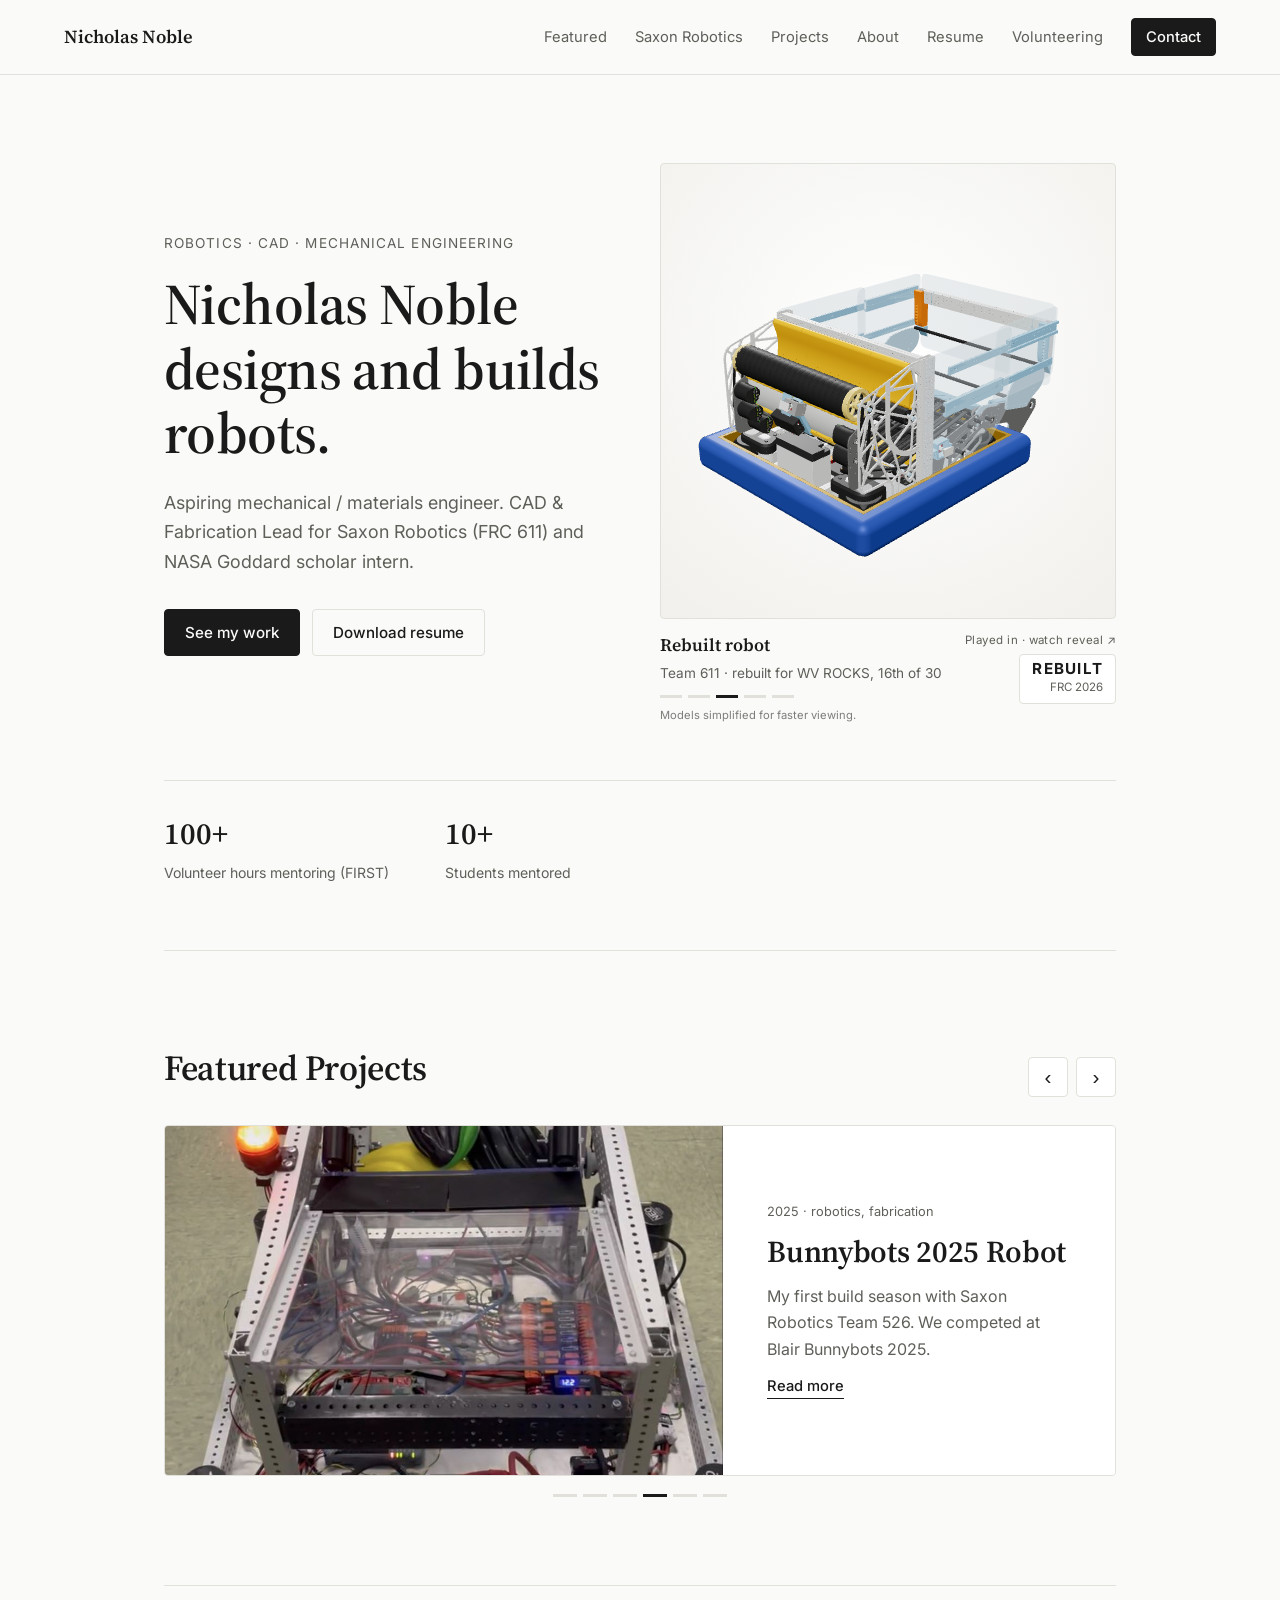
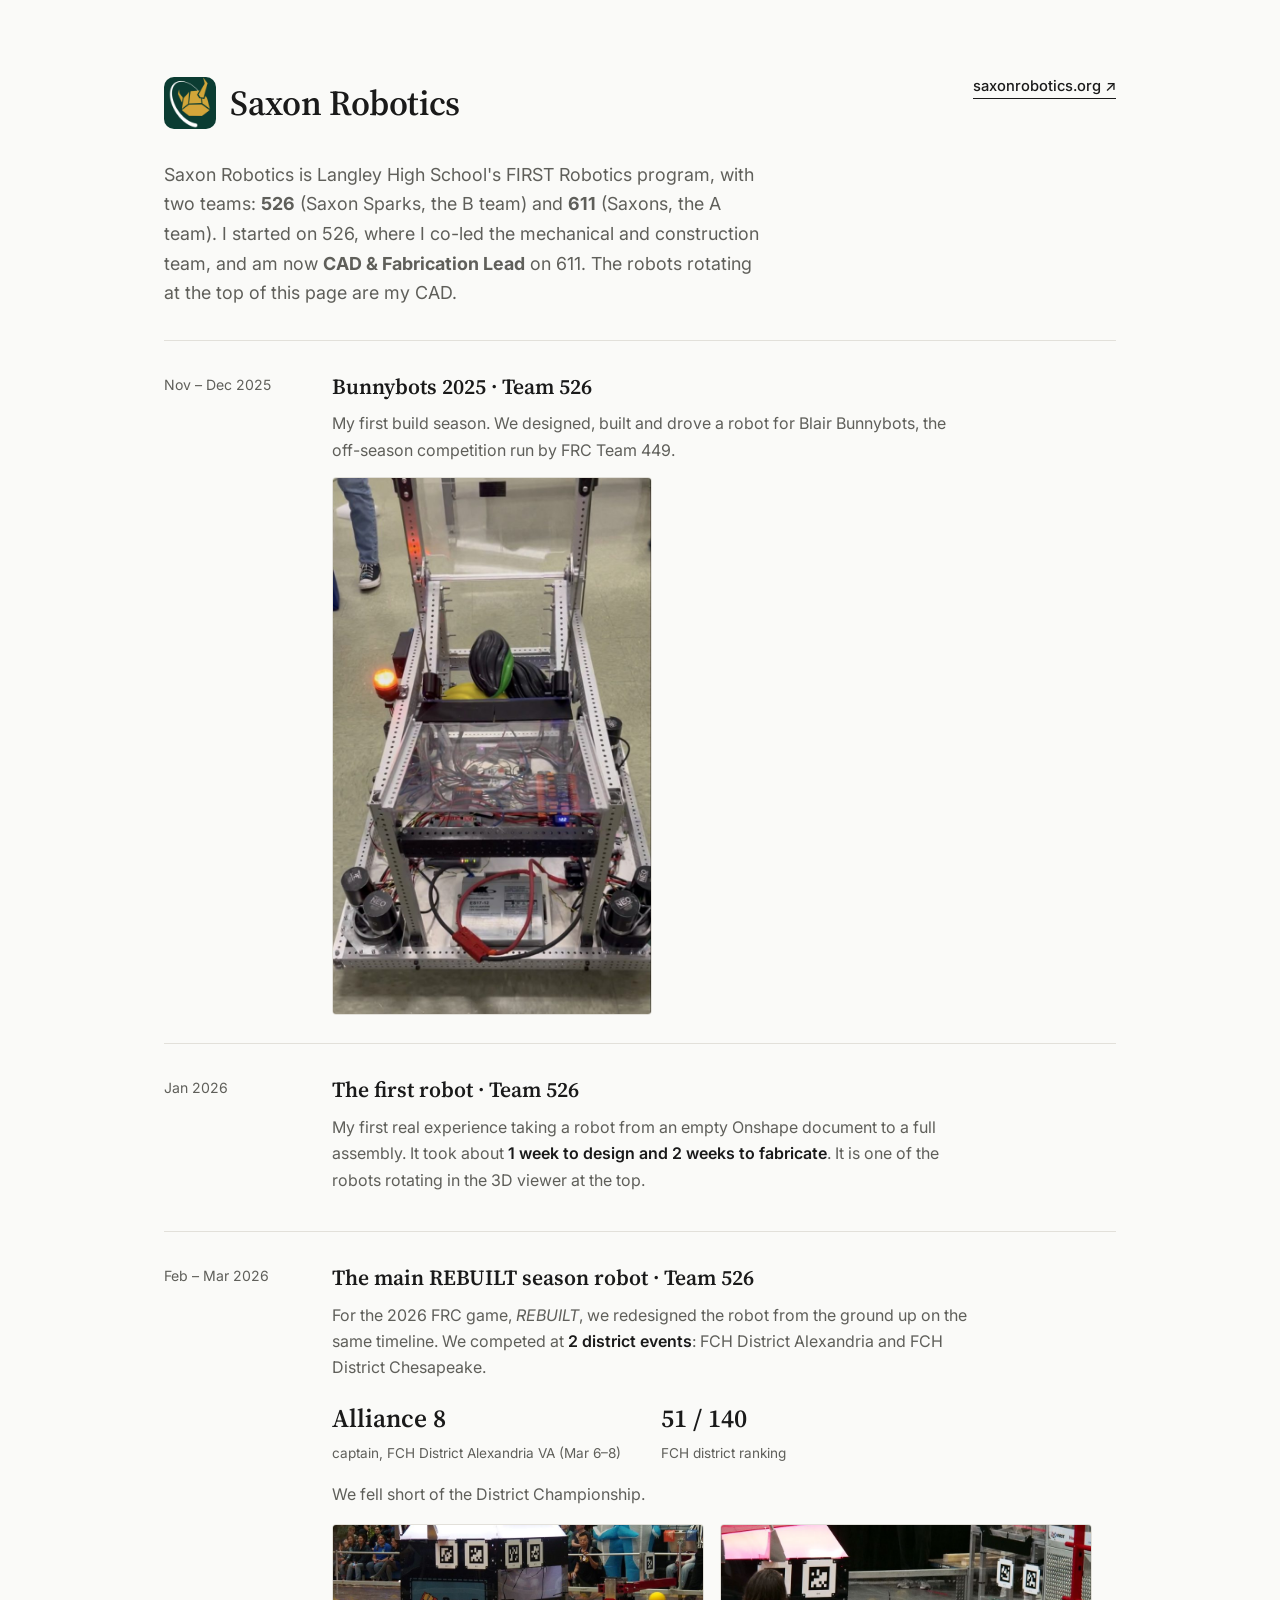
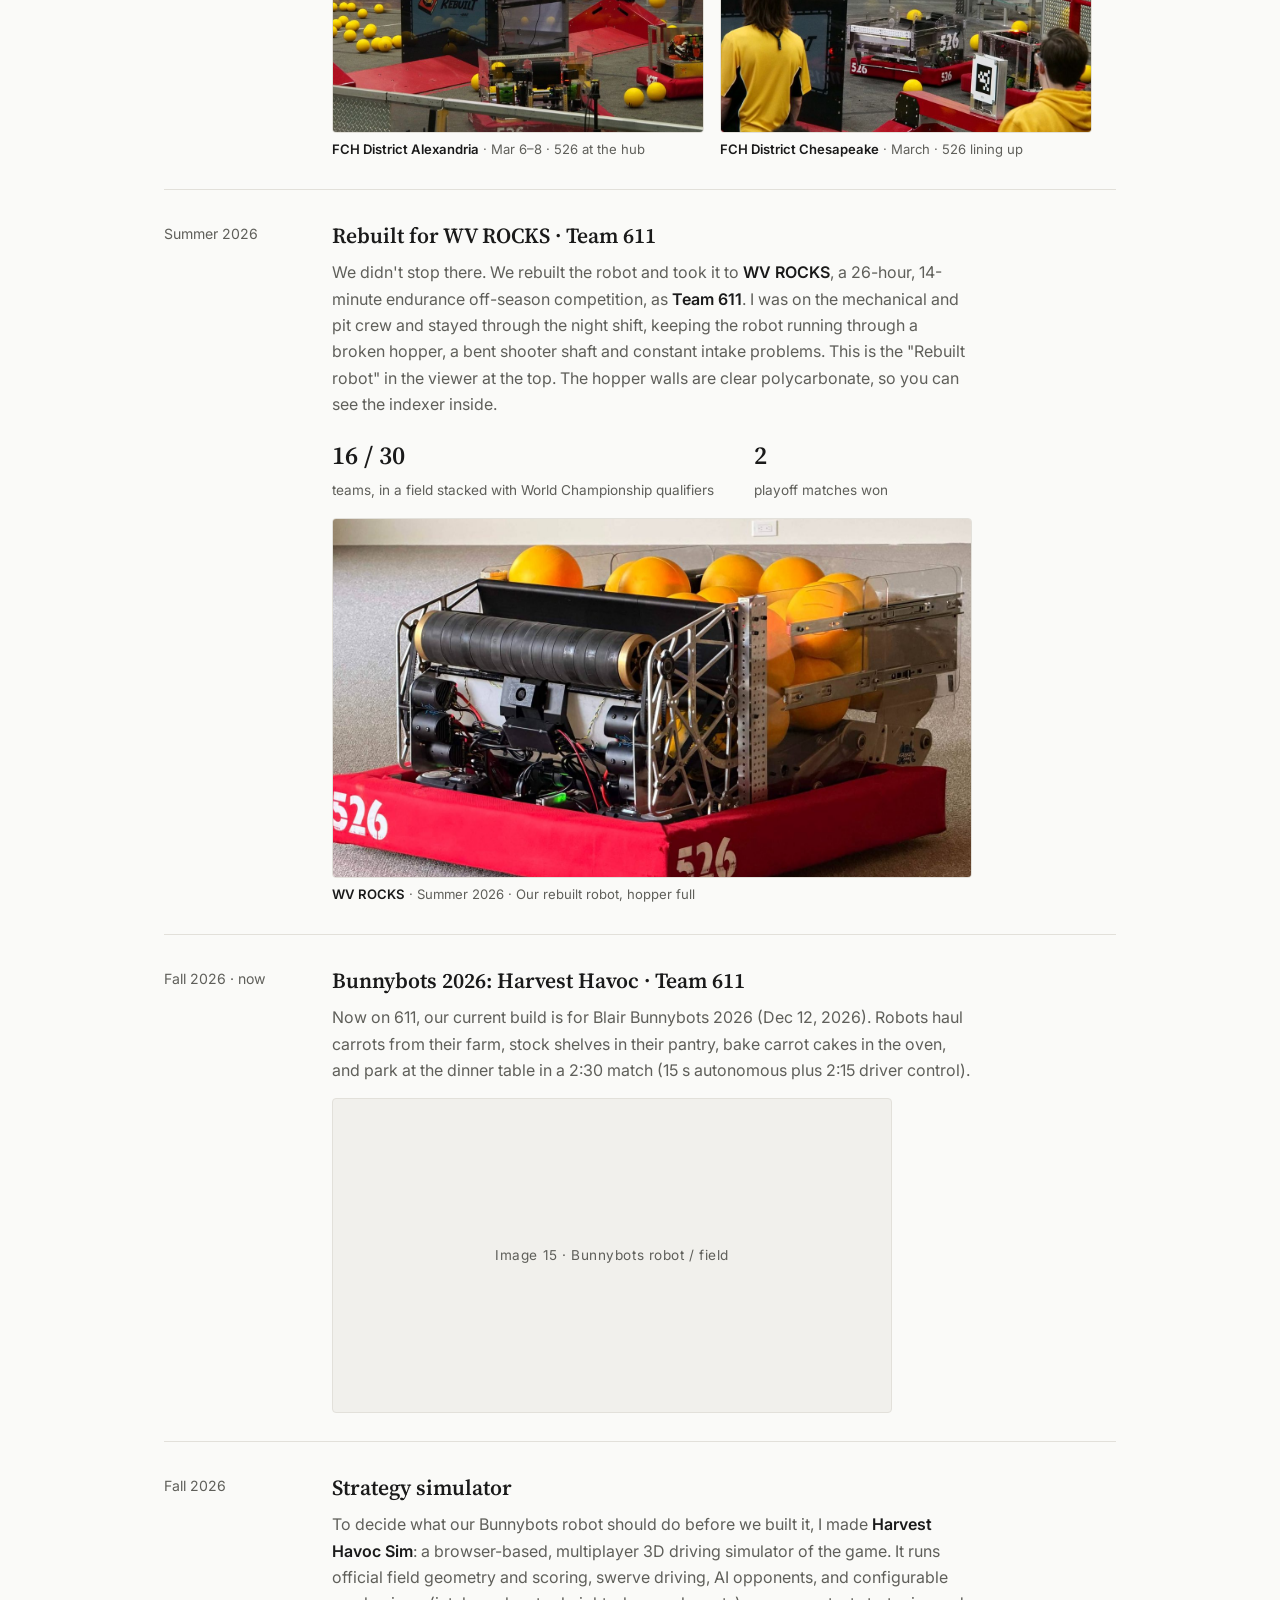
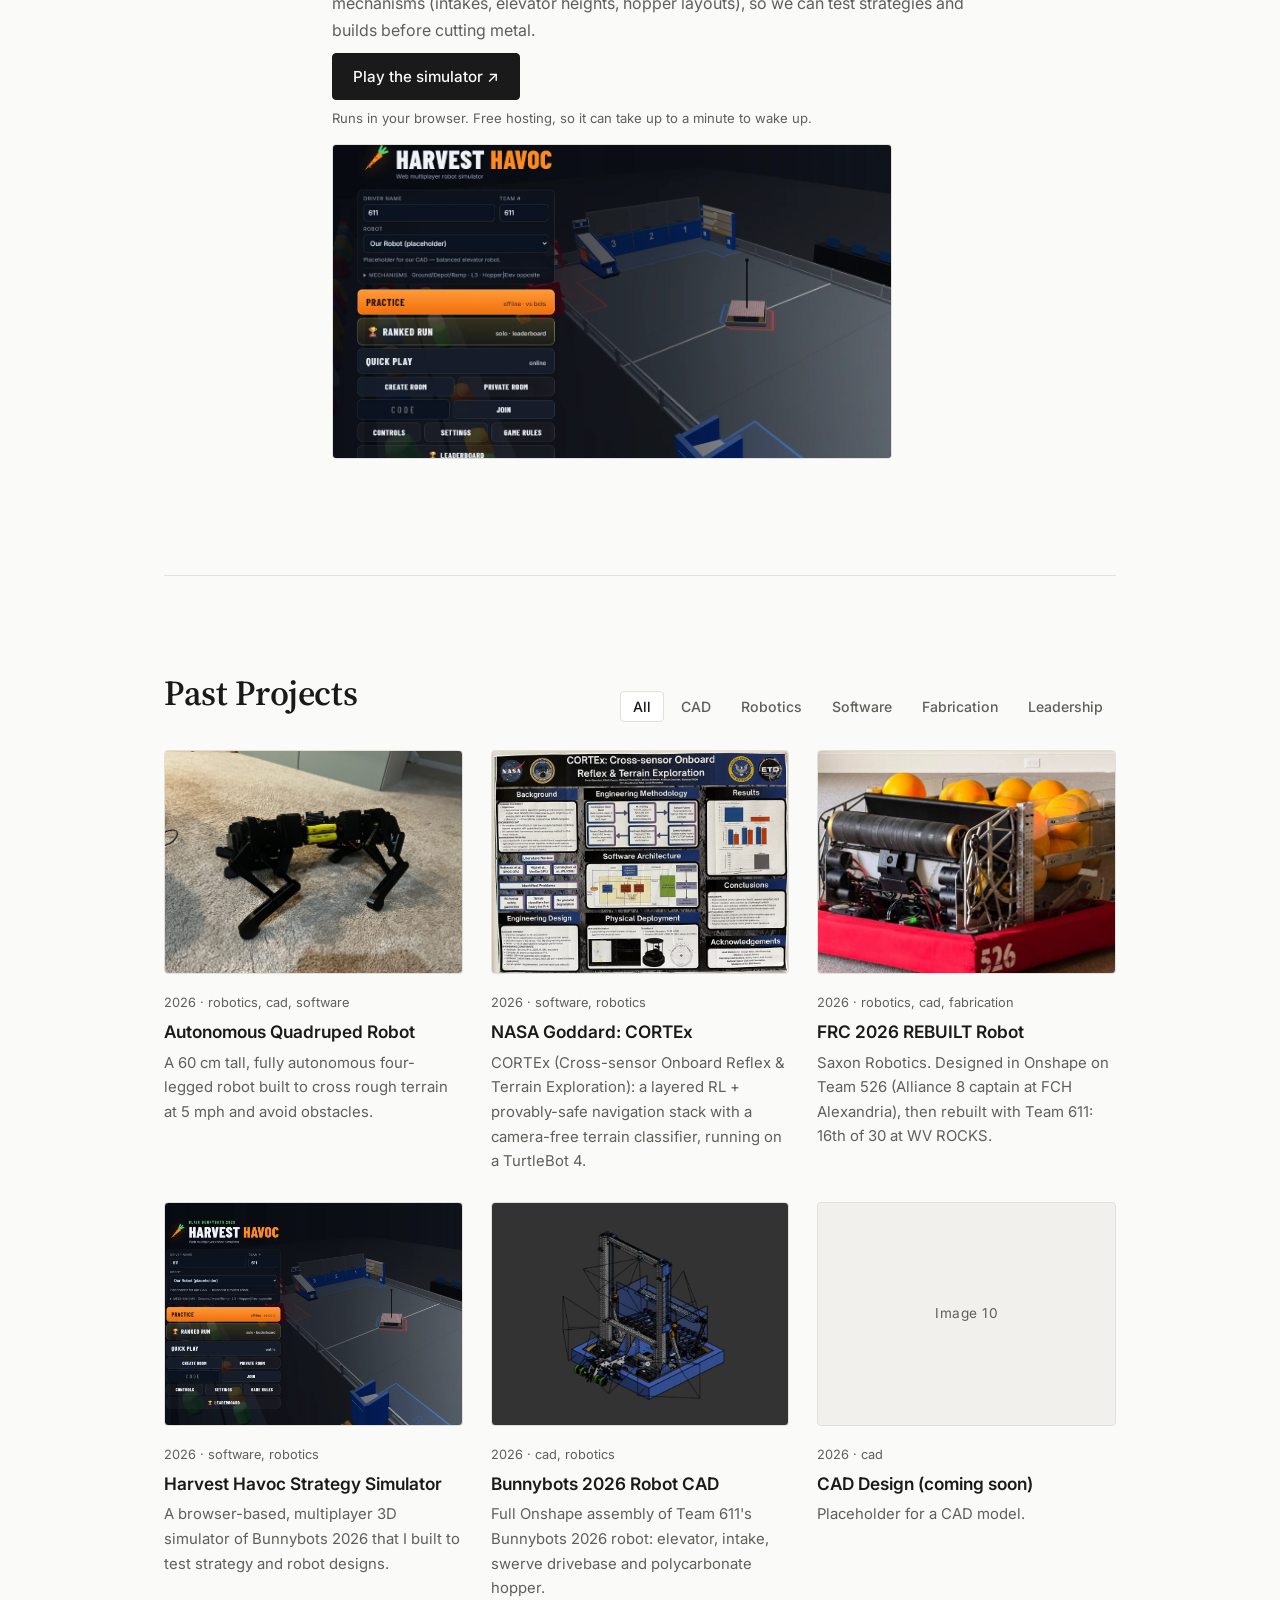
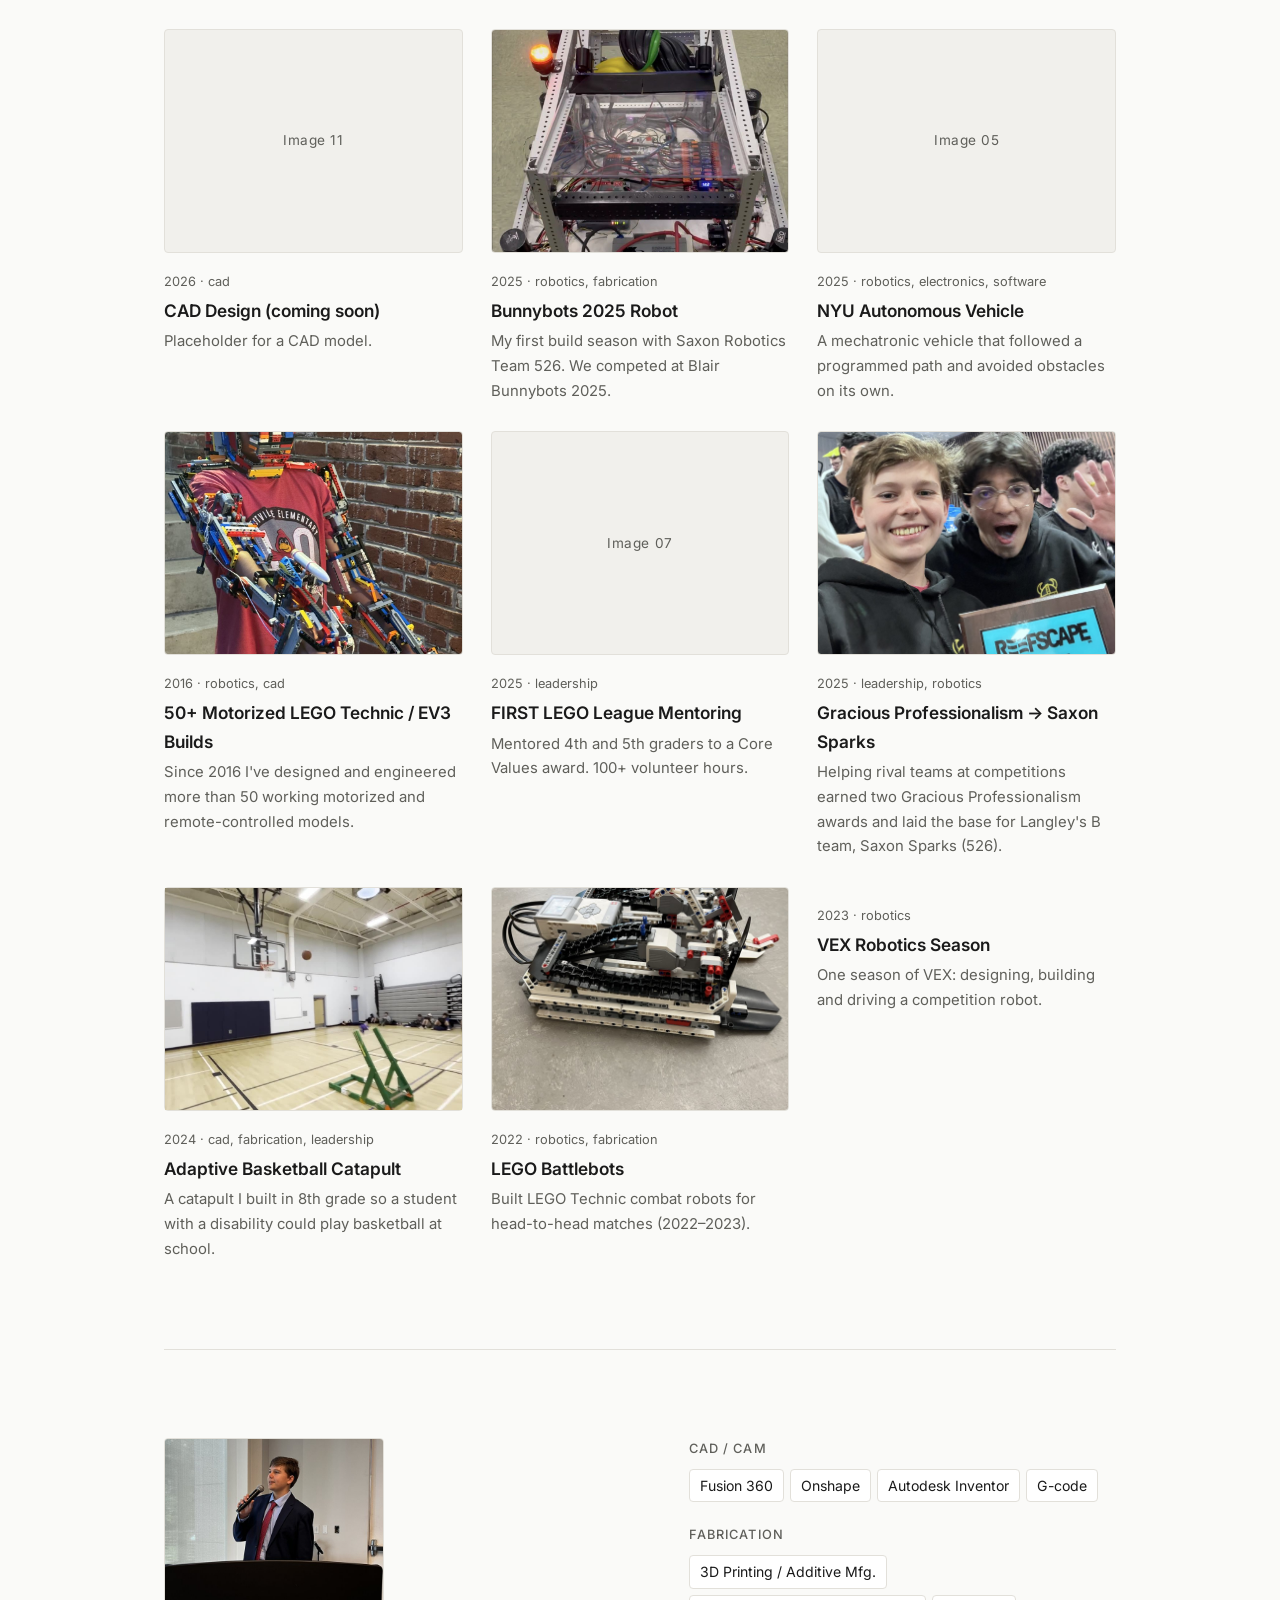
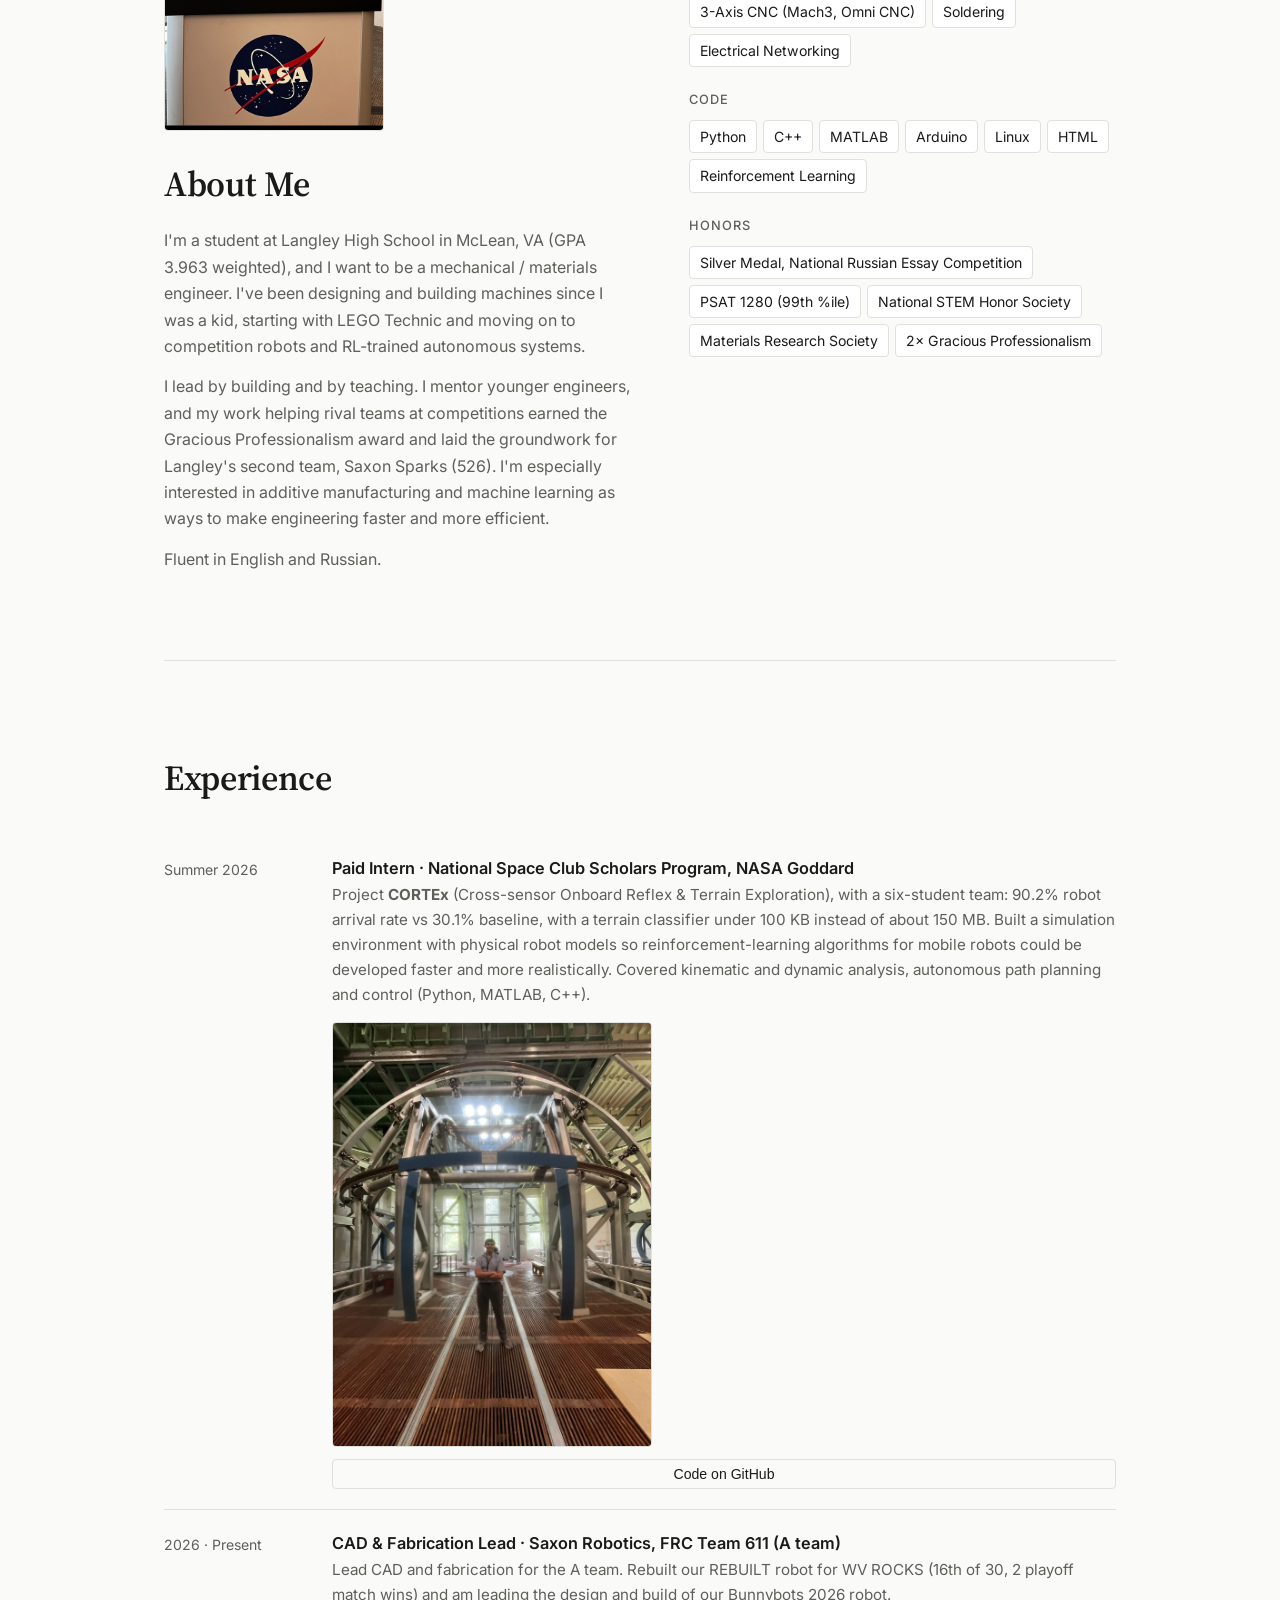
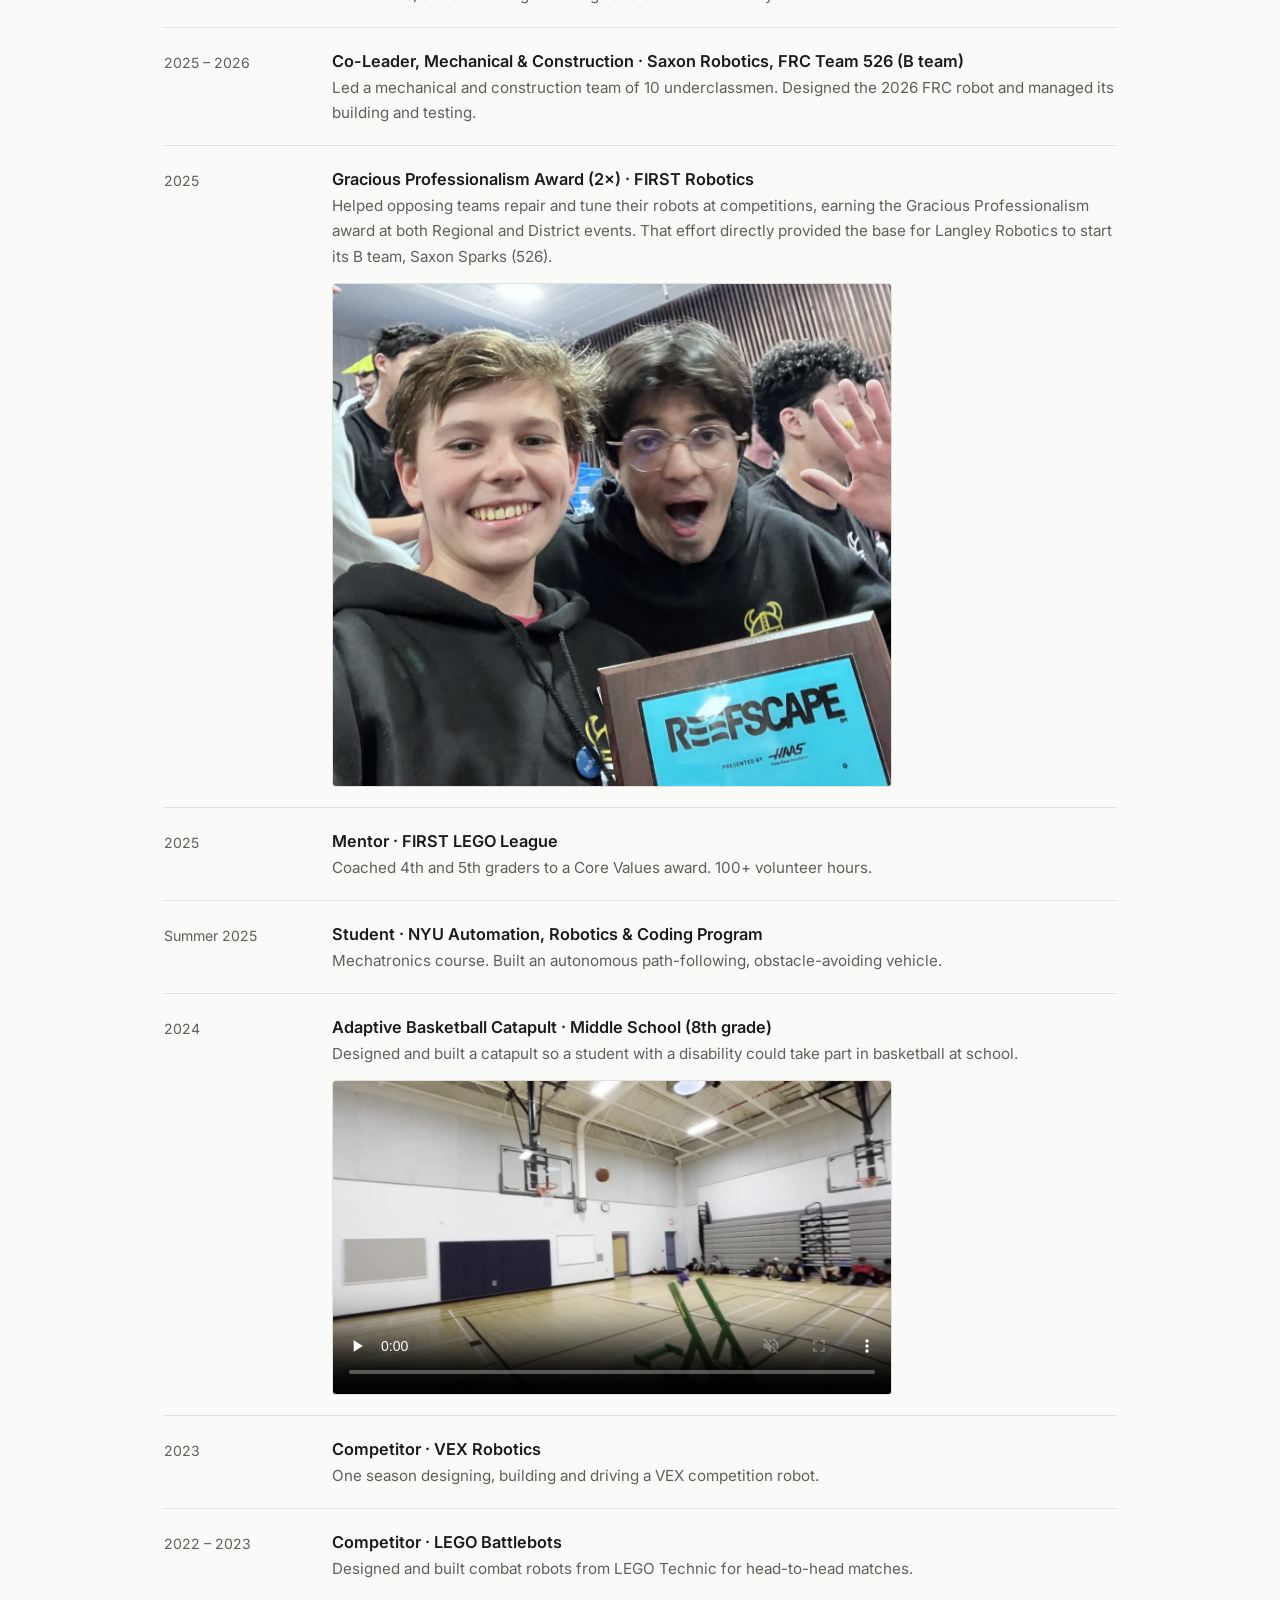
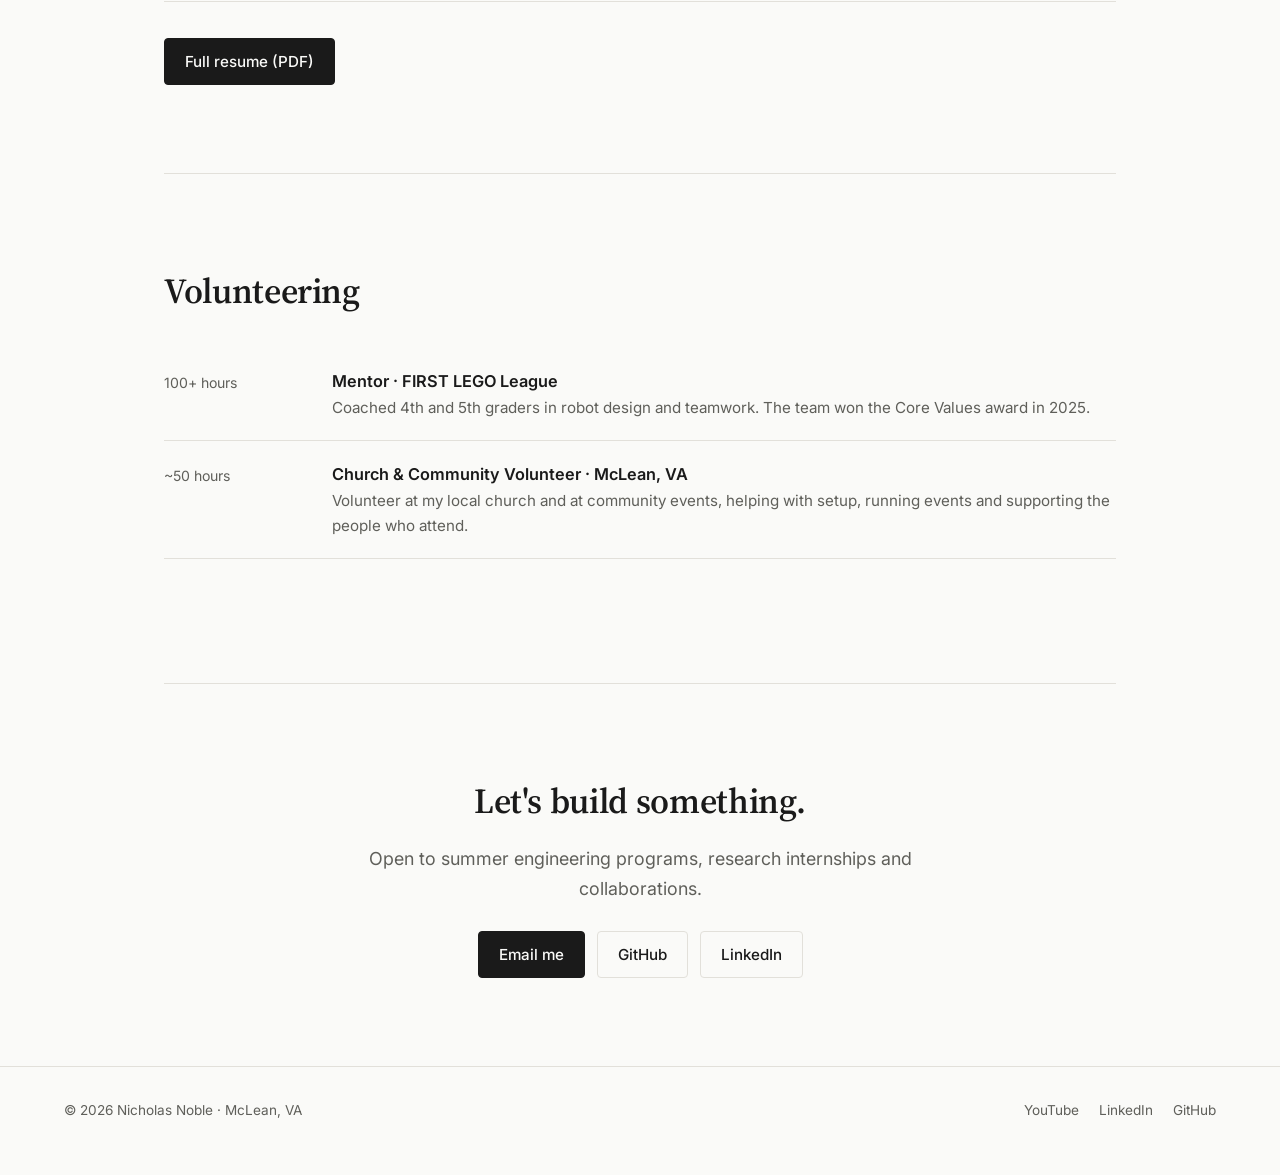
==== commit 4c6d0d2f: "Volunteering: FLL first Co-Authored-By: Claude Opus 5.5 <noreply@anthropic.com> Claude-Session: http" ====
--- a/index.html
+++ b/index.html
@@ -193,8 +193,8 @@
     <section id="volunteering" class="section">
       <h2>Volunteering</h2>
       <ol class="timeline">
+        <li><span class="date">100+ hours</span><h3>Mentor · FIRST LEGO League</h3><p>Coached 4th and 5th graders in robot design and teamwork. The team won the Core Values award in 2025.</p></li>
         <li><span class="date">~50 hours</span><h3>Church &amp; Community Volunteer · McLean, VA</h3><p>Volunteer at my local church and at community events, helping with setup, running events and supporting the people who attend.</p></li>
-        <li><span class="date">100+ hours</span><h3>Mentor · FIRST LEGO League</h3><p>Coached 4th and 5th graders in robot design and teamwork. The team won the Core Values award in 2025.</p></li>
       </ol>
     </section>
 
